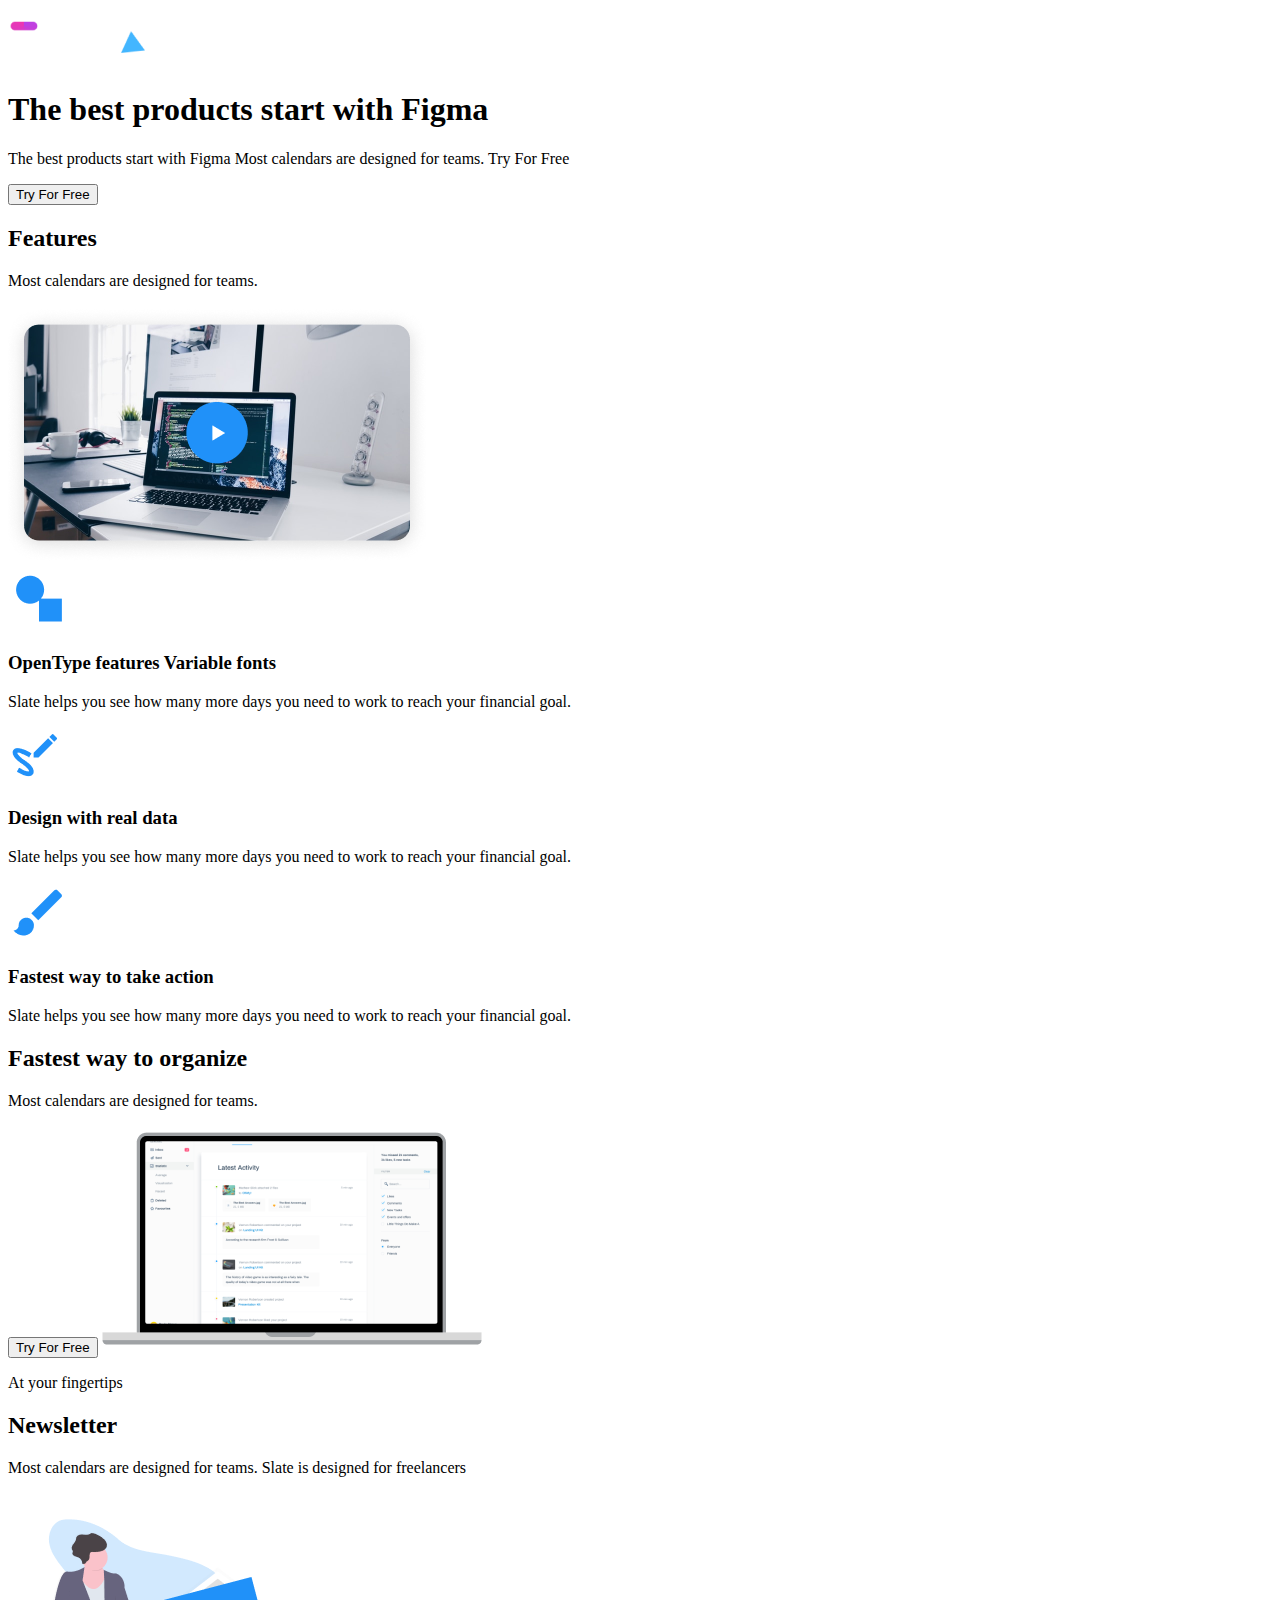
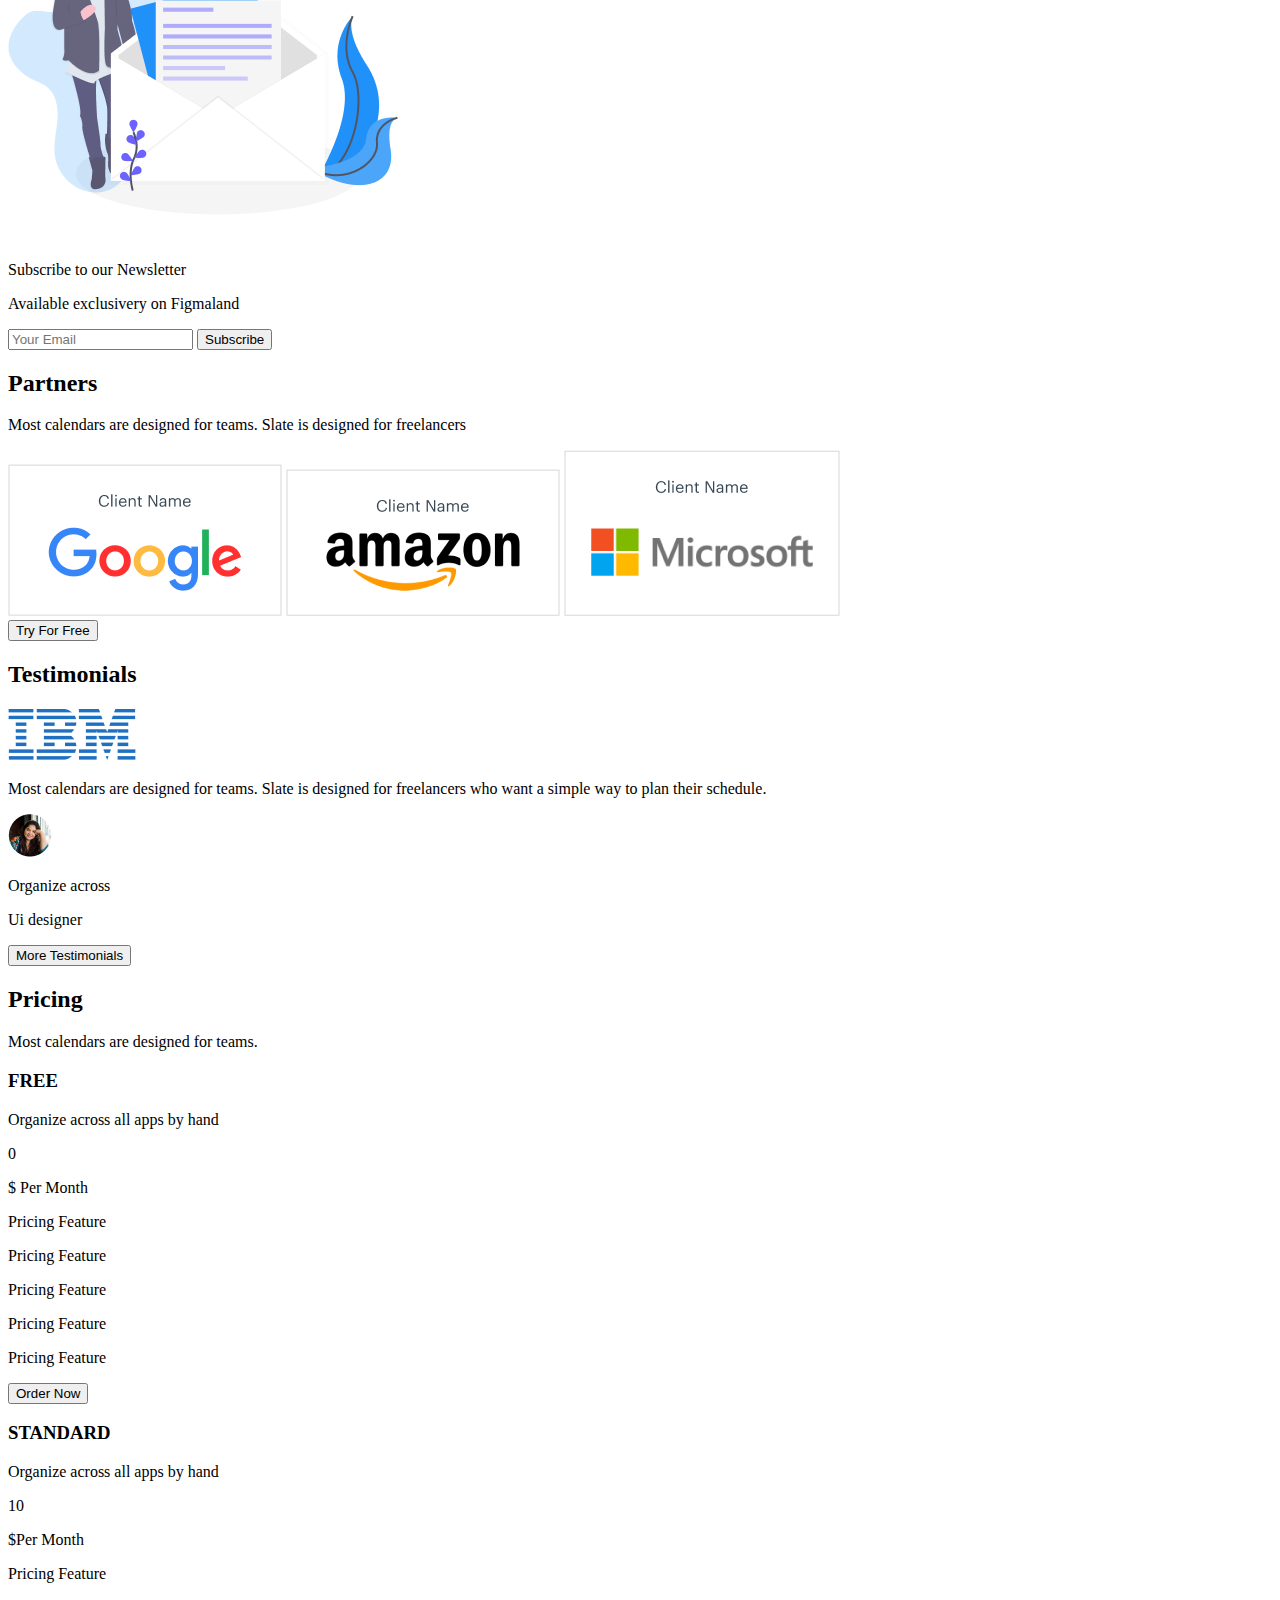
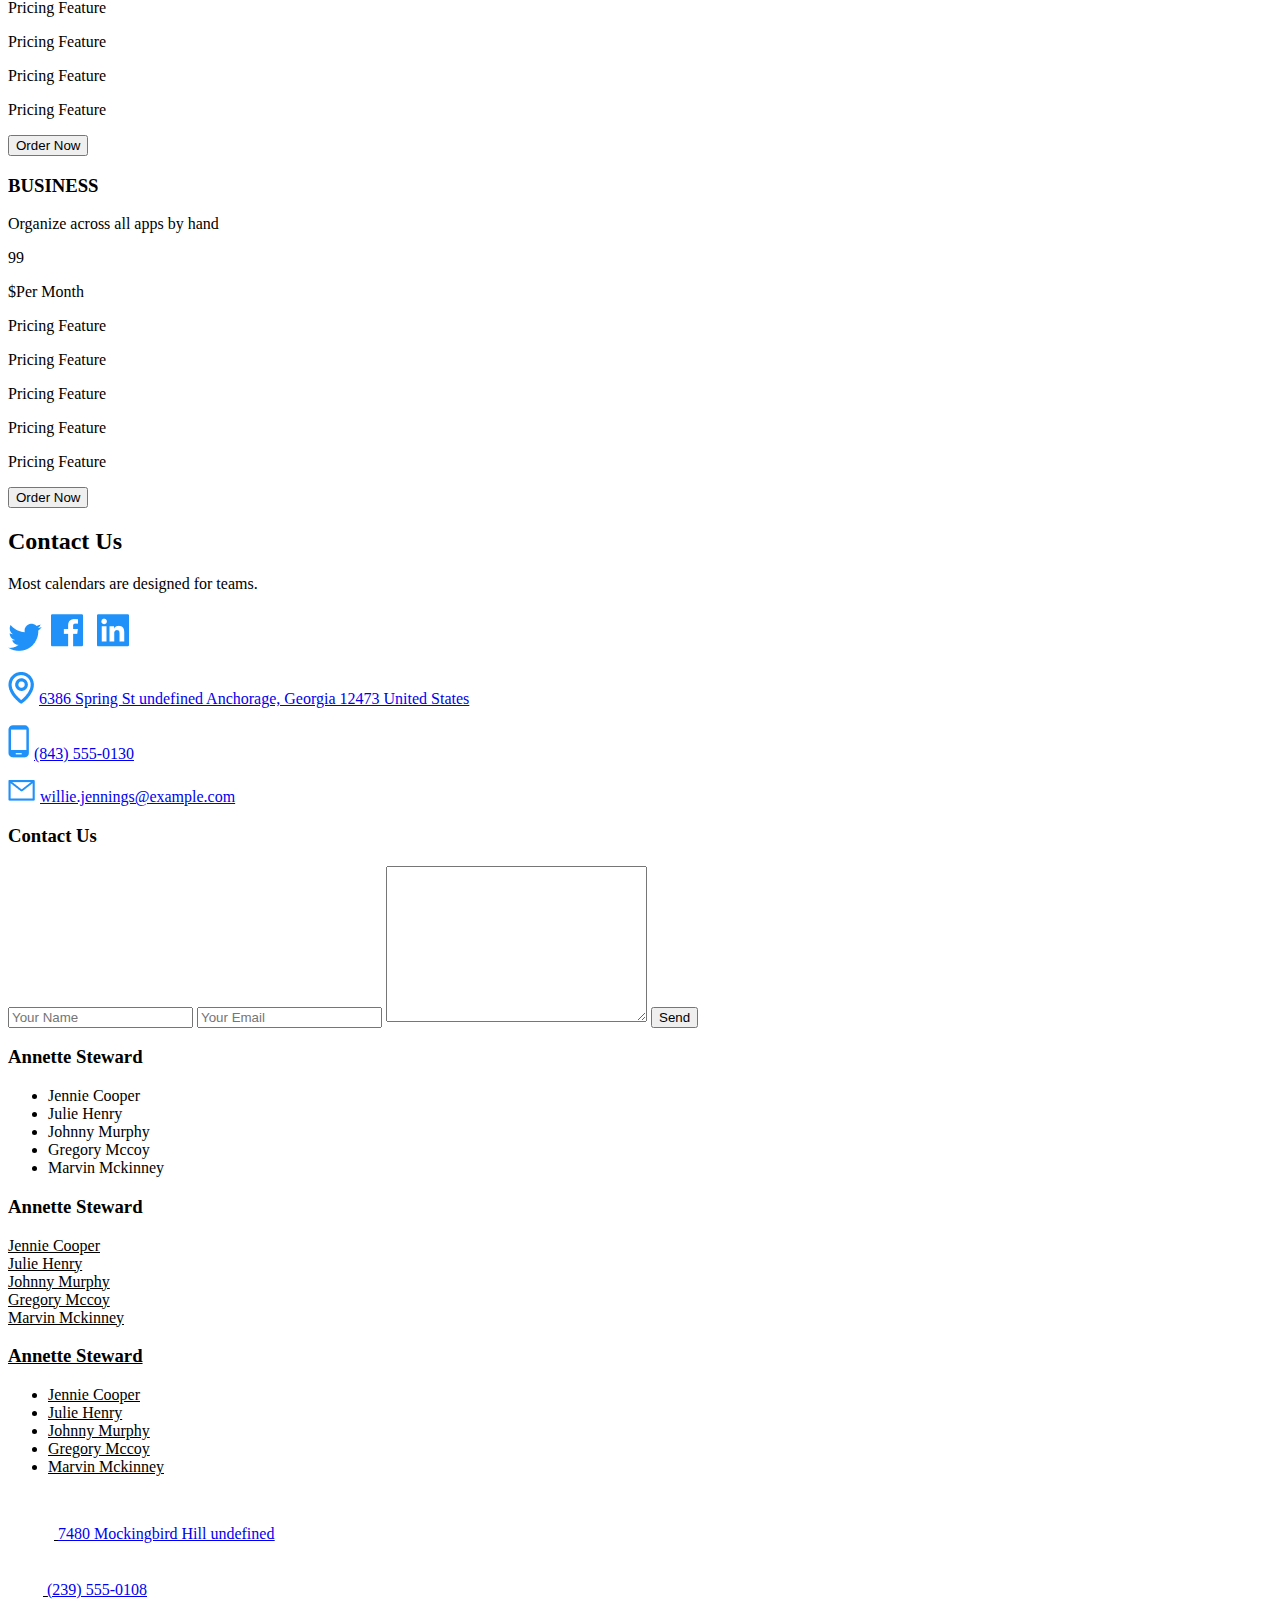
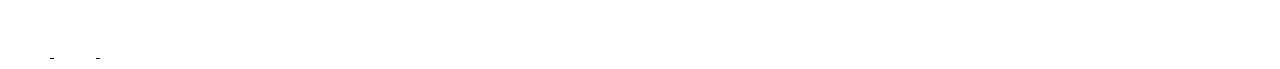
==== index.html @ 44b17903 "class in the footer" ====
<!DOCTYPE html>
<html lang="en">

<head>
    <meta charset="UTF-8">
    <meta http-equiv="X-UA-Compatible" content="IE=edge">
    <meta name="viewport" content="width=device-width, initial-scale=1.0">
    <title>Figma land</title>
    <link rel="shortcut icon" href="https://maslova95.github.io/web-project/" type="image/x-icon">
</head>

<body>
    <header class="header">
        <img src="img/figma_land.png" alt="figma land logo" class="header__logo">
        <h1 class="header__title">The best products start with Figma</h1>
        <p class="header__text">The best products start with Figma Most calendars are designed for teams. Try For Free
        </p>
        <button class="button">Try For Free</button>
    </header>
    <main>
        <section class="features">
            <h2 class="features__title">Features</h2>
            <p class="features__text">Most calendars are designed for teams.</p>
            <img src="img/video_screen.png" alt="screen video with a laptop" class="features_img">
            <div class="features__style">
                <img src="img/mdi_drawing.png" alt="figures" class="features__icon">
                <h3 class="features__block-title">OpenType features Variable fonts</h3>
                <p class="features__block-text">Slate helps you see how many more days you need to work to reach your
                    financial goal.</p>
            </div>
            <div class="features__style">
                <img src="img/mdi_draw.png" alt="pencil" class="features__icon">
                <h3 class="features__block-title">Design with real data</h3>
                <p class="features__block-text">Slate helps you see how many more days you need to work to reach your
                    financial goal.</p>
            </div>
            <div class="features__style">
                <img src="img/mdi_brush.png" alt="brush" class="features__icon">
                <h3 class="features__block-title">Fastest way to take action</h3>
                <p class="features__block-text">Slate helps you see how many more days you need to work to reach your
                    financial goal.</p>
            </div>
        </section>
        <section class="way-organize">
            <h2 class="way-organize__title">Fastest way to organize </h2>
            <p class="way-organize__text">Most calendars are designed for teams. </p>
            <button class="button">Try For Free</button>
            <img src="img/screen_content.png" alt="screen content" class="way-organize__img">
        </section>
        <section class="newsletter">
            <p class="newsletter__text">At your fingertips</p>
            <h2 class="newsletter__title">Newsletter </h2>
            <p class="newsletter__main-text">Most calendars are designed for teams. Slate is designed for freelancers
            </p>
            <img src="img/container.png" alt="a man and an envelope with letters" class="newsletter__img">
            <p class="newsletter__text">Subscribe to our Newsletter</p>
            <p class="newsletter__continuation-text">Available exclusivery on Figmaland</p>
            <form action="#" class="form">
                <input type="email" name="email" required placeholder="Your Email">
                <input type="submit" value="Subscribe">
            </form>
        </section>
        <section class="partners">
            <h2 class="partners__title">Partners</h2>
            <p class="partners___text">Most calendars are designed for teams. Slate is designed for freelancers</p>
            <div class="partners__logo">
                <a href="https://www.google.com.ua"><img src="img/partner_google.png" alt="logos google"></a>
                <a href="https://www.amazon.com"><img src="img/partner_amazon.png" alt="logos amazon"></a>
                <a href="https://www.microsoft.com/uk-ua"><img src="img/partner_microsoft.png"
                        alt="logos microsoft"></a>
            </div>
            <button class="button">Try For Free</button>
        </section>
        <section class="testimonials">
            <h2 class="testimonials__title">Testimonials</h2>
            <img src="img/logos_ibm.png" alt="logos ibm" class="testimonials__logo">
            <p class="testimonials__text">Most calendars are designed for teams. Slate is designed for freelancers who
                want a simple way to plan their schedule.
            </p>
            <div class="testimonials__designer-info info">
                <img src="img/avatar.png" alt="avatar of a woman">
                <p class="info__title">Organize across</p>
                <p class="info_text">Ui designer</p>
            </div>
            <button class="button">More Testimonials</button>
        </section>
        <section class="pricing">
            <h2 class="pricing__title">Pricing</h2>
            <p class="pricing__text">Most calendars are designed for teams.</p>
            <div class="pricing__free free">
                <h3 class="free__title">FREE</h3>
                <p class="free__text">Organize across all apps by hand</p>
                <div class="free__price">
                    <p class="free__price-sum">0</p>
                    <p class="free__price-mon">$ Per Month</p>
                </div>
                <p class="free__pricing-feature">Pricing Feature</p>
                <p class="free__pricing-feature">Pricing Feature</p>
                <p class="free__pricing-feature">Pricing Feature</p>
                <p class="free__pricing-feature">Pricing Feature</p>
                <p class="free__pricing-feature">Pricing Feature</p>
                <button class="button">Order Now</button>
            </div>
            <div class="pricing__standard standard">
                <h3 class="standard__title">STANDARD</h3>
                <p class="standard__text">Organize across all apps by hand</p>
                <div class="standard__prise">
                    <p class="standard__prise-sum">10</p>
                    <p class="standard__prise-mon">$Per Month</p>
                </div>
                <p class="standard__pricing-feature">Pricing Feature</p>
                <p class="standard__pricing-feature">Pricing Feature</p>
                <p class="standard__pricing-feature">Pricing Feature</p>
                <p class="standard__pricing-feature">Pricing Feature</p>
                <p class="standard__pricing-feature">Pricing Feature</p>
                <button class="button-special">Order Now</button>
            </div>
            <div class="pricing__business business">
                <h3 class="business__title">BUSINESS</h3>
                <p class="business__text">Organize across all apps by hand</p>
                <div class="business__price">
                    <p class="business__price-sum">99</p>
                    <p class="business__price-mon">$Per Month</p>
                </div>
                <p class="business__pricing-feature">Pricing Feature</p>
                <p class="business__pricing-feature">Pricing Feature</p>
                <p class="business__pricing-feature">Pricing Feature</p>
                <p class="business__pricing-feature">Pricing Feature</p>
                <p class="business__pricing-feature">Pricing Feature</p>
                <button class="button">Order Now</button>
            </div>
        </section>
        <section class="contac__info">
            <h2 class="contac__info-title">Contact Us</h2>
            <p class="contac__info-text">Most calendars are designed for teams. </p>
            <div class="contac__info-social-icons icons">
                <a href="#"><img src="img/twitter_outlined.png" alt="twitter outlined" class="icons__icon-twitter"></a>
                <a href="#"> <img src="img/facebook_filled.png" alt="facebook filled" class="icons__icon-facebook"></a>
                <a href="#"><img src="img/linkedin_filled.png" alt="linkedin filled" class="icons__icon-linkedin"></a>
            </div>
            <div class="contacts">
                <p class="contacts__map">
                    <img src="img/bx_map.png" alt="icon map">
                    <a
                        href="https://www.google.com.ua/maps/search/6386+Spring+St+undefined+Anchorage,+Georgia+12473+United+States/@61.1083688,-150.0006829,9z/data=!3m1!4b1?hl=uk&authuser=0">6386
                        Spring St undefined Anchorage, Georgia 12473 United States</a>
                </p>
                <p class="contacts__phone">
                    <img src="img/phone_android.png" alt="phone android">
                    <a href="tel:8435550130">(843) 555-0130</a>
                </p>
                <p class="contacts__mail">
                    <img src="img/mail_outlined.png" alt="mail outlined">
                    <a href="mailto:willie.jennings@example.com">willie.jennings@example.com</a>
                </p>
            </div>
            <div class="form">
                <h3 class="form__title">Contact Us</h3>
                <form action="#" method="post" class="form__faq">
                    <input type="text" name="name" required placeholder="Your Name">
                    <input type="text" name="email" required placeholder="Your Email">
                    <textarea name="message" cols="30" rows="10" placeholder="Your Message"> </textarea>
                    <input type="submit" value="Send">
                </form>
            </div>
        </section>
    </main>
    <footer>
        <nav class="menu">
            <div class="menu__bloc bloc">
                <h3 class="bloc__title">Annette Steward</h3>
                <ul class="bloc__list">
                    <li>Jennie Cooper</li>
                    <li>Julie Henry</li>
                    <li>Johnny Murphy</li>
                    <li>Gregory Mccoy</li>
                    <li>Marvin Mckinney</li>
                </ul>
            </div>
            <div class="menu__bloc bloc">
                <h3 class="bloc__title">Annette Steward</h3>
                <u class="bloc__list">
                    <li>Jennie Cooper</li>
                    <li>Julie Henry</li>
                    <li>Johnny Murphy</li>
                    <li>Gregory Mccoy</li>
                    <li>Marvin Mckinney</li>
                </ul>
            </div>
            <div class="menu__bloc bloc">
                <h3 class="bloc__title">Annette Steward</h3>
                <ul class="bloc__list">
                    <li>Jennie Cooper</li>
                    <li>Julie Henry</li>
                    <li>Johnny Murphy</li>
                    <li>Gregory Mccoy</li>
                    <li>Marvin Mckinney</li>
                </ul>
            </div>
            <div class="menu__contact">
                <p class="menu__contact-map">
                    <img src="img/white_bx_map.png" alt="white bx map">
                    <a
                        href="https://www.google.com.ua/maps/place/Hotel+Mockingbird+Hill/@18.1716742,-76.4162292,17z/data=!4m9!3m8!1s0x8ec4d2f9352b7f27:0xb692a3edc3b2c89f!5m2!4m1!1i2!8m2!3d18.1716691!4d-76.4140405!16s%2Fg%2F1tfd3g5t?hl=uk&authuser=0">7480
                        Mockingbird Hill undefined</a>
                </p>
                <p class="menu__contact-phone">
                    <img src="img/white_phone_android.png" alt="white phone android">
                    <a href="tel:2395550108">(239) 555-0108</a>
                </p>
            </div>
            <div class="menu__social">
                <a href="#"><img src="img/white_twitter_outlined.png" alt="white twitter outlined"></a>
                <a href="#"><img src="img/white_facebook_filled.png" alt="white facebook filled"></a>
                <a href="#"><img src="img/white_linkedin_filled.png" alt="white linkedin filled"></a>
            </div>
        </nav>
    </footer>
</body>

</html>
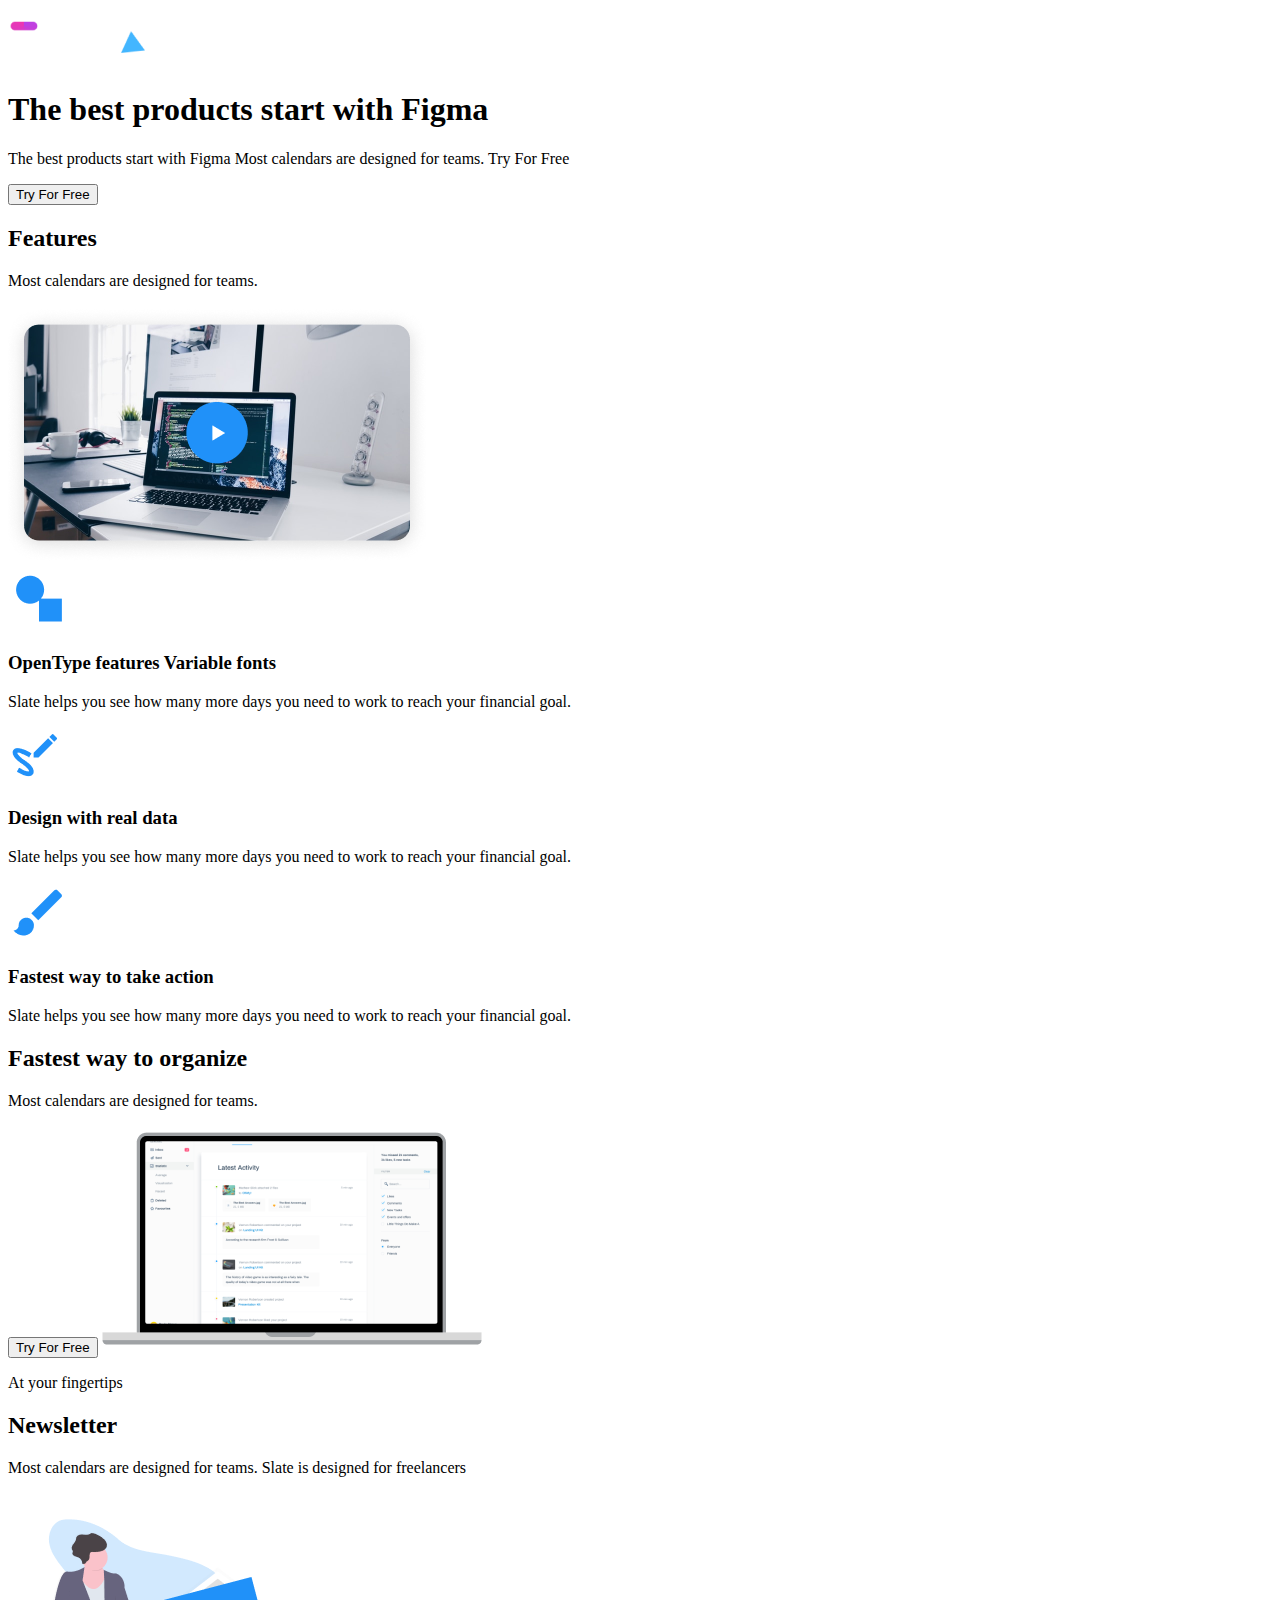
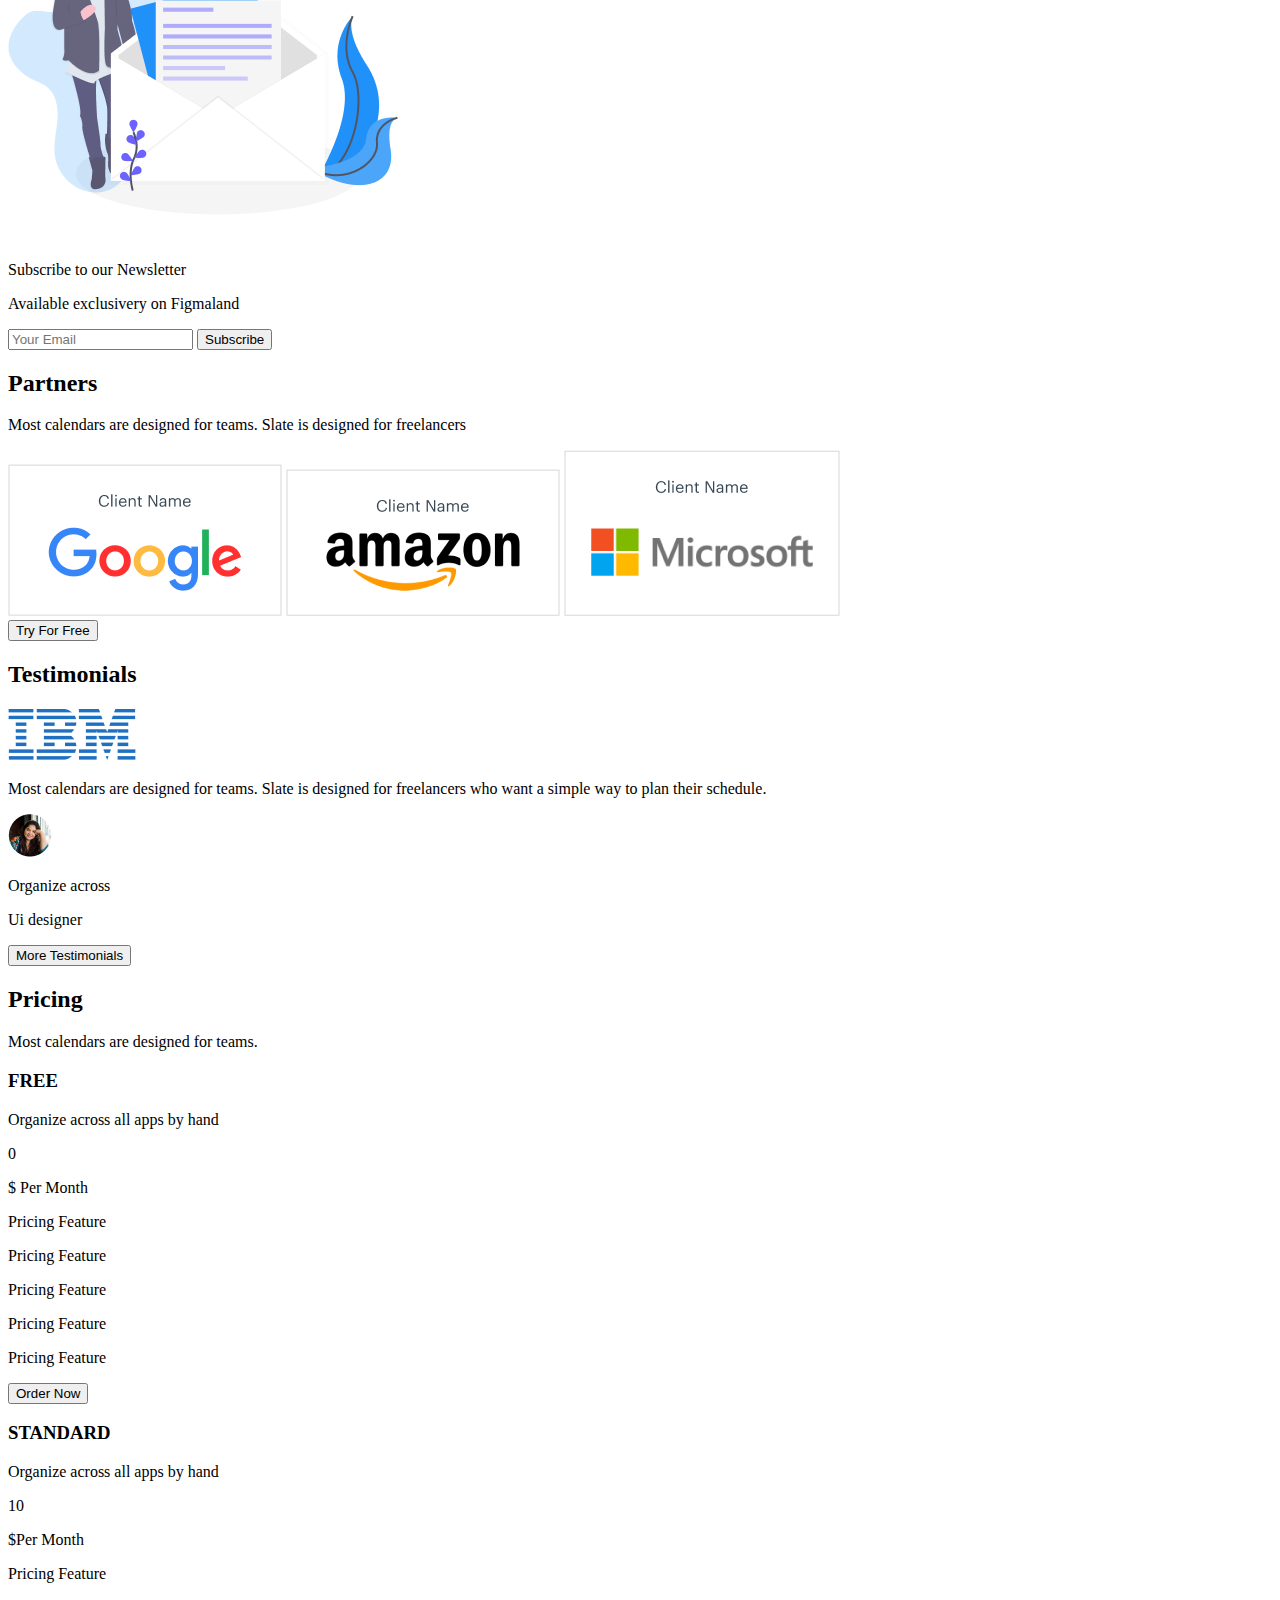
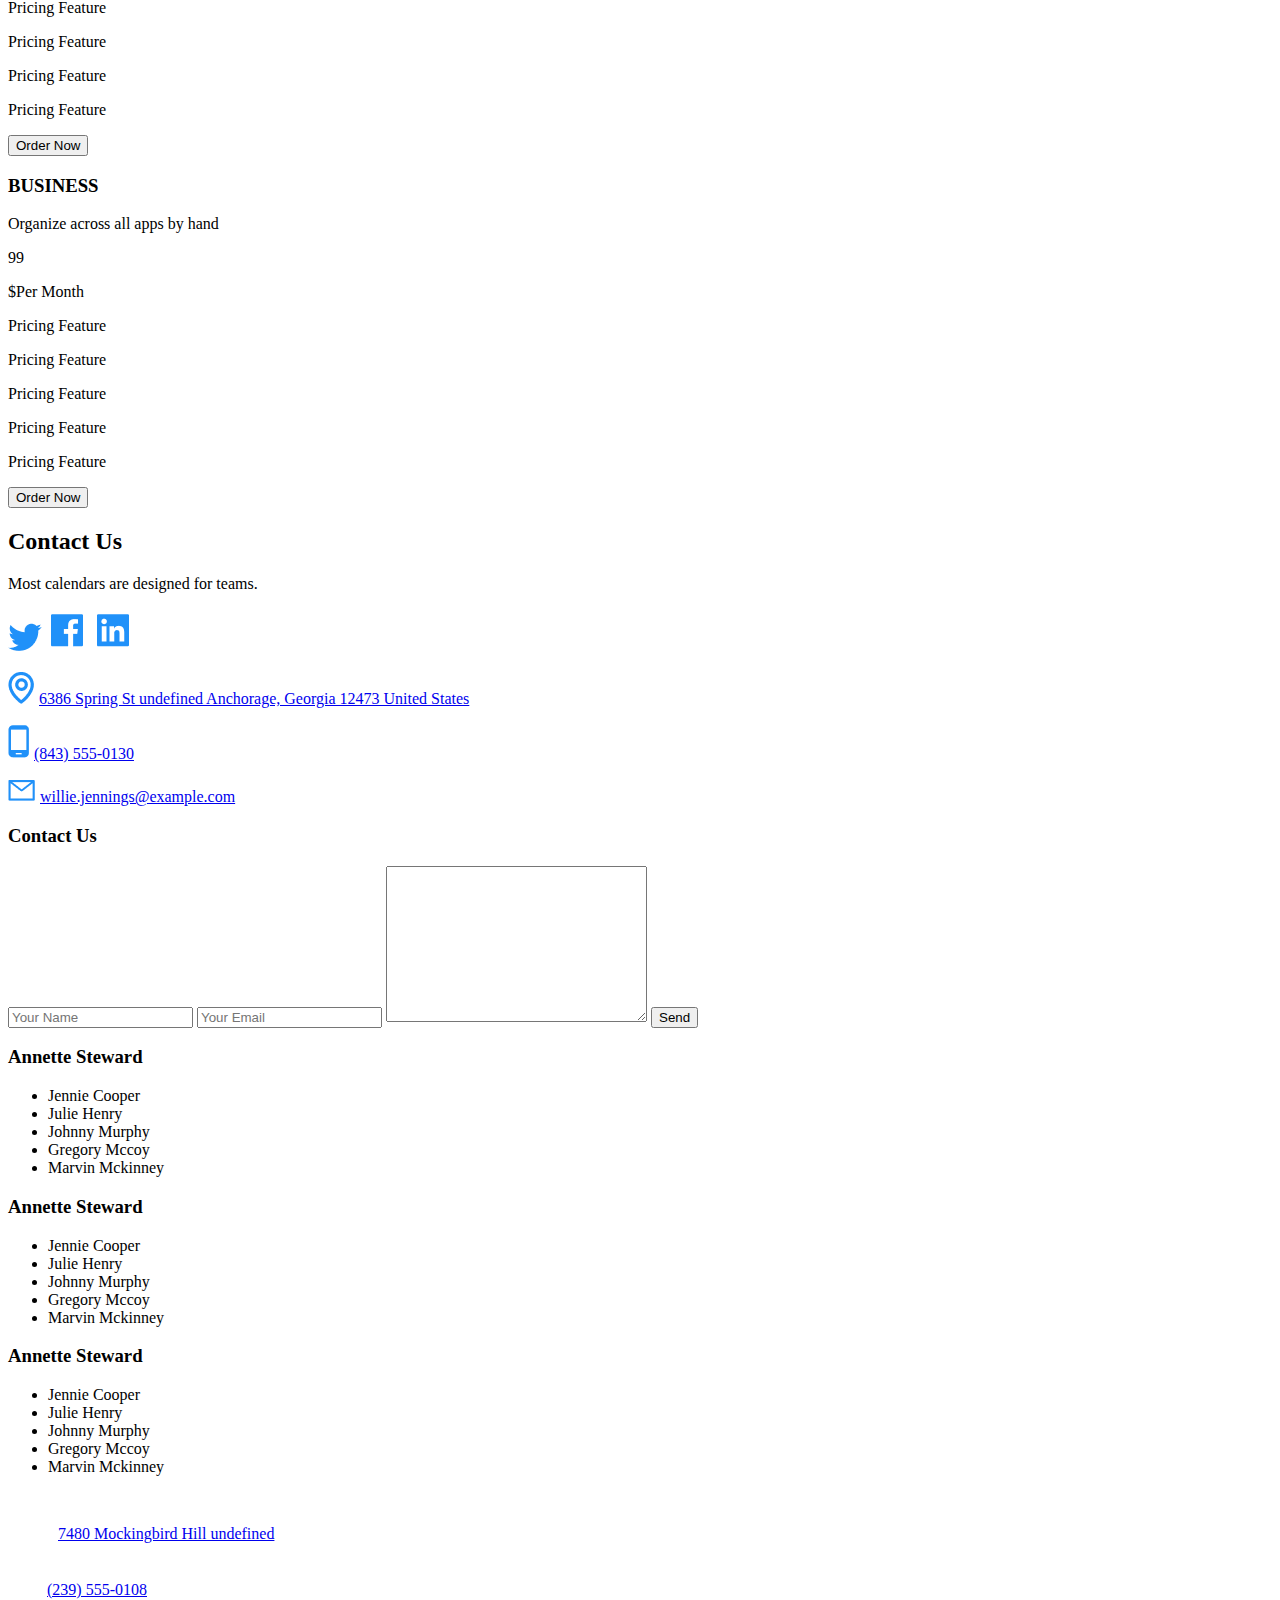
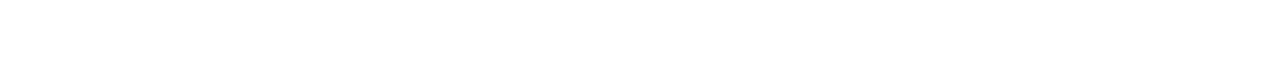
==== commit ad3bbe2a: "edited ul" ====
--- a/index.html
+++ b/index.html
@@ -179,7 +179,7 @@
             </div>
             <div class="menu__bloc bloc">
                 <h3 class="bloc__title">Annette Steward</h3>
-                <u class="bloc__list">
+                <ul class="bloc__list">
                     <li>Jennie Cooper</li>
                     <li>Julie Henry</li>
                     <li>Johnny Murphy</li>
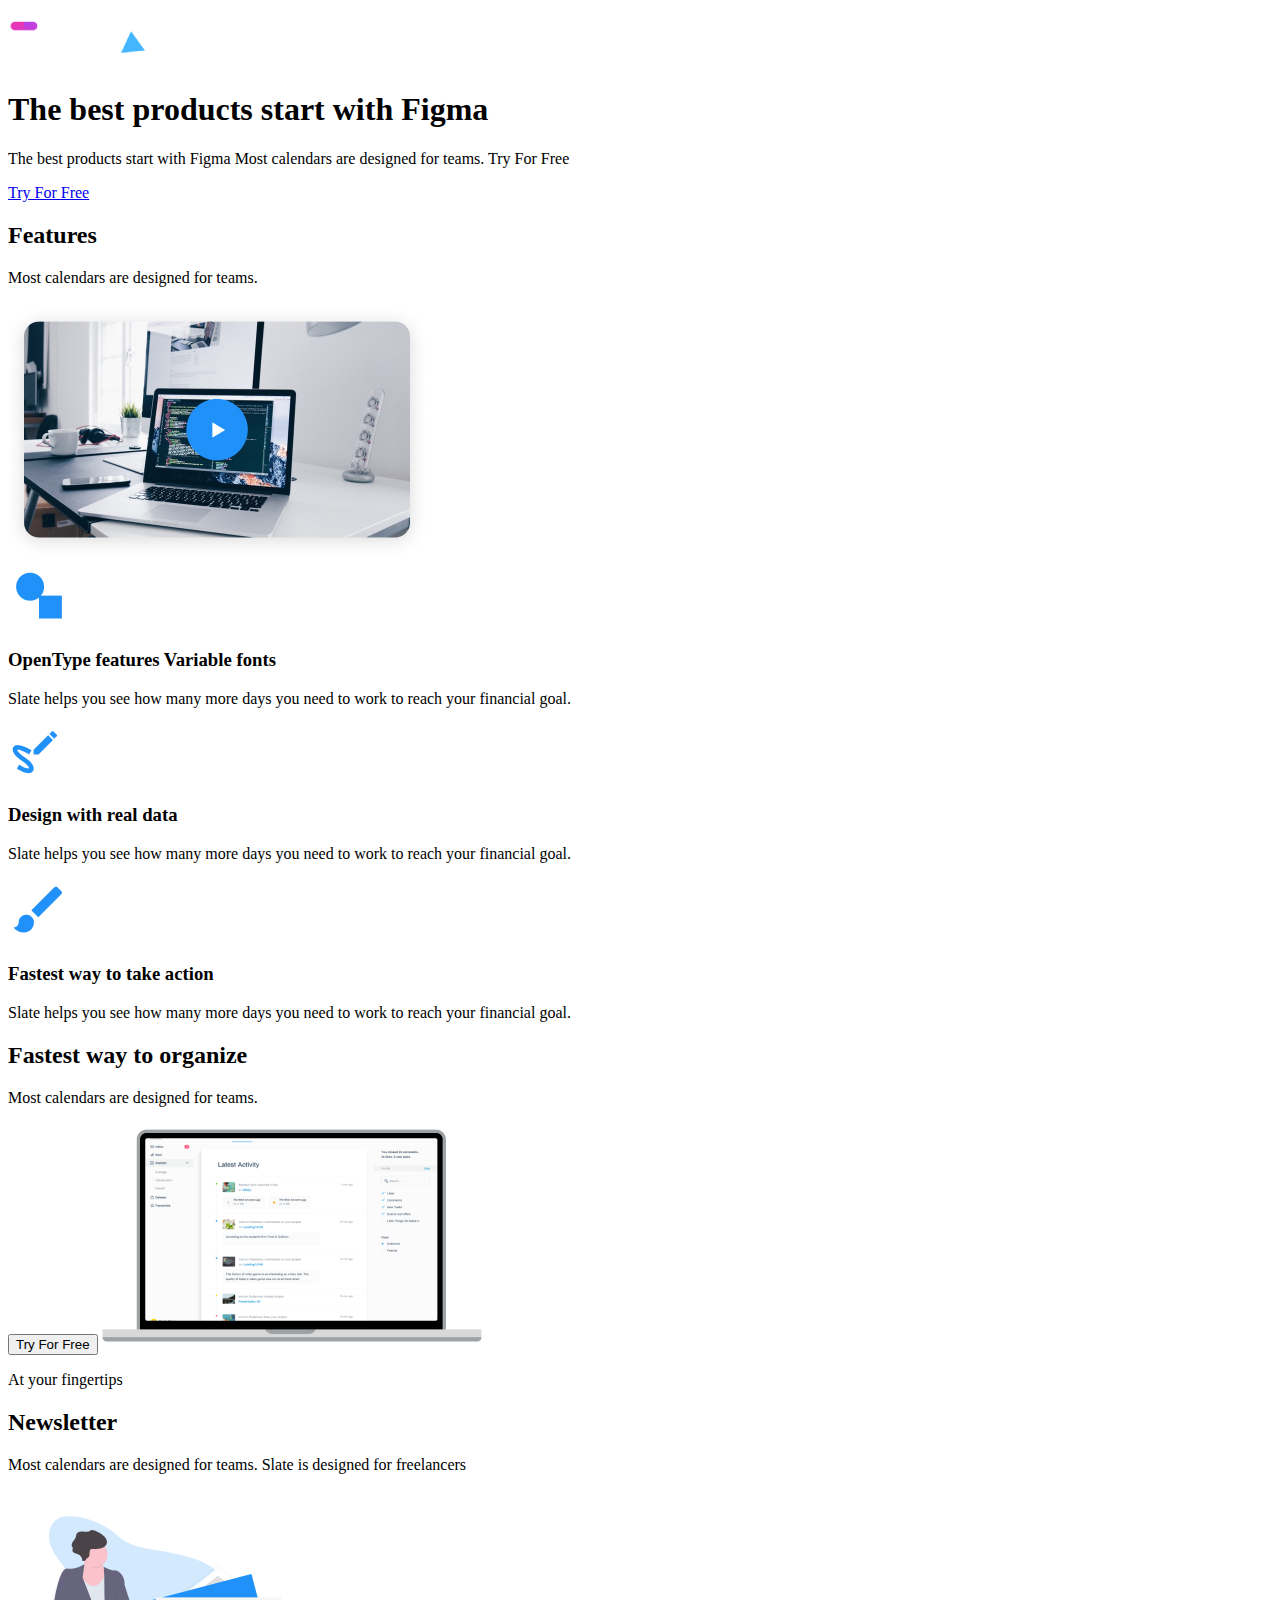
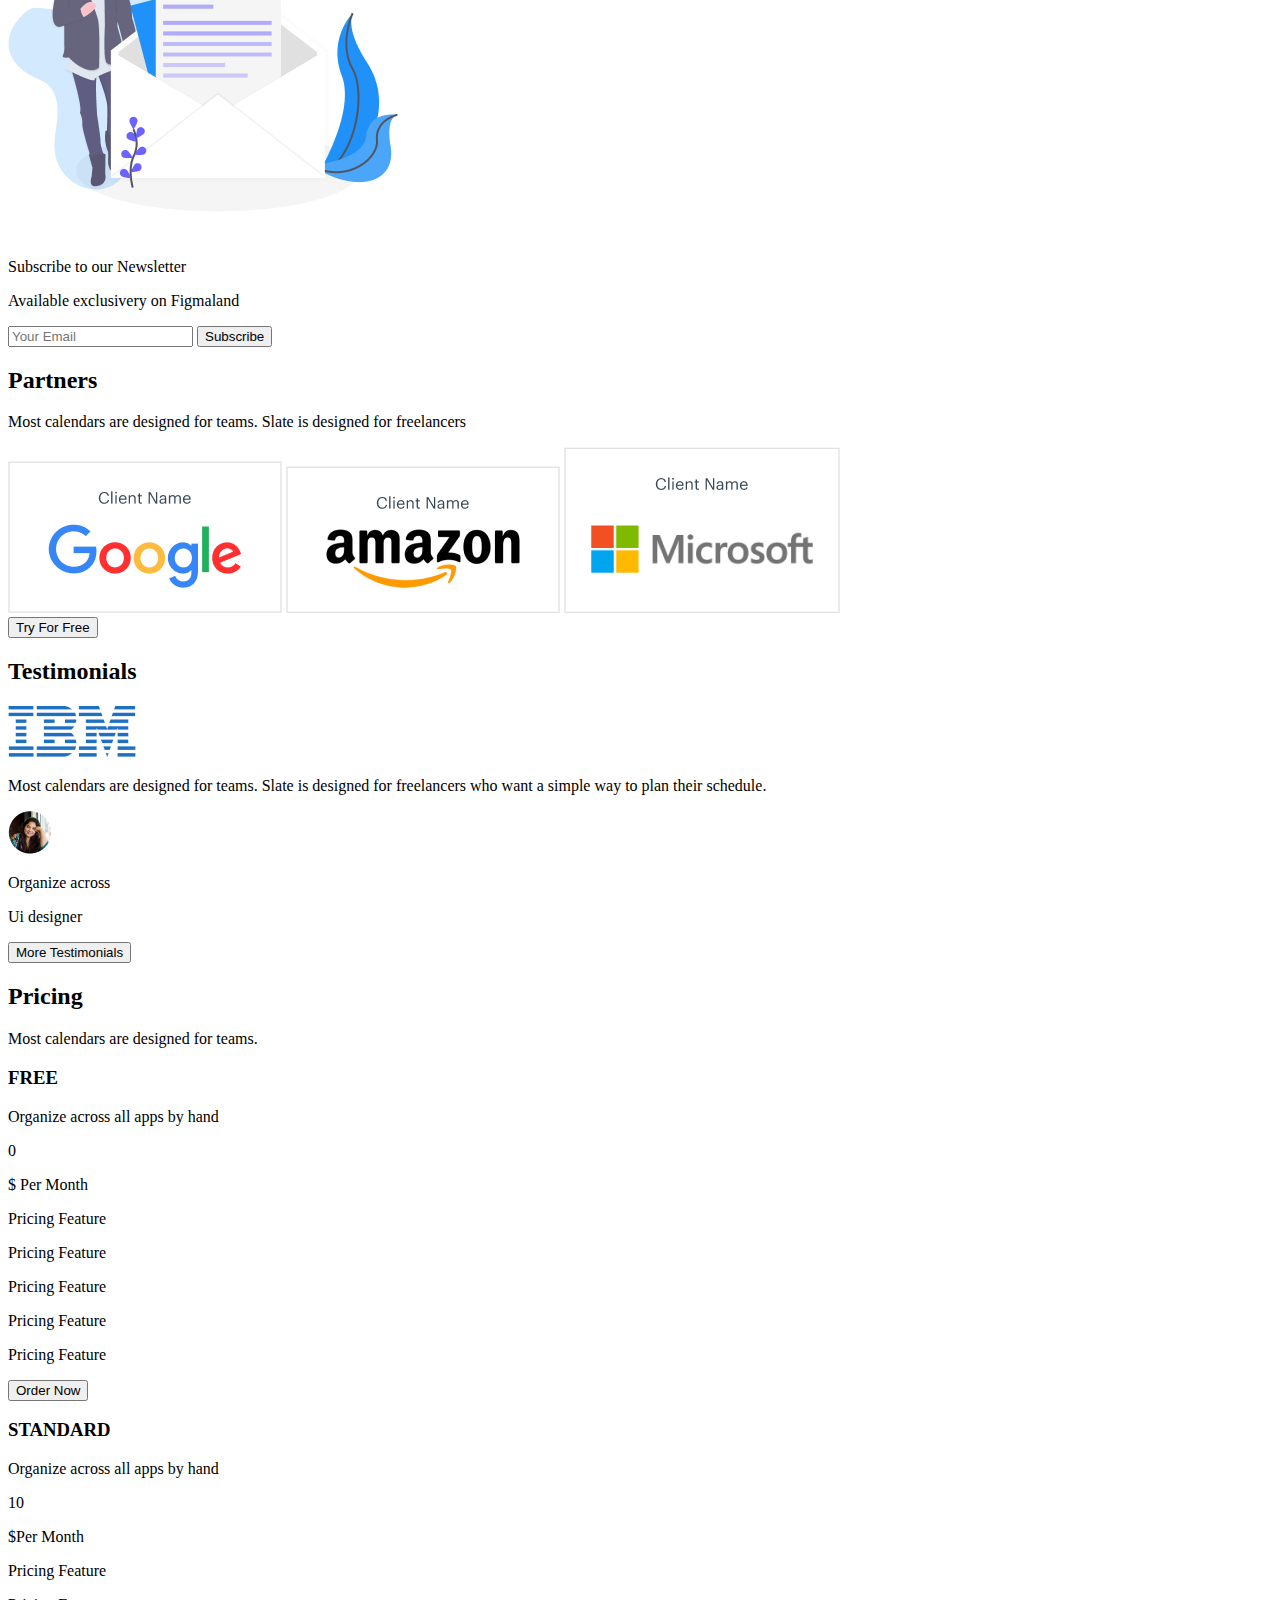
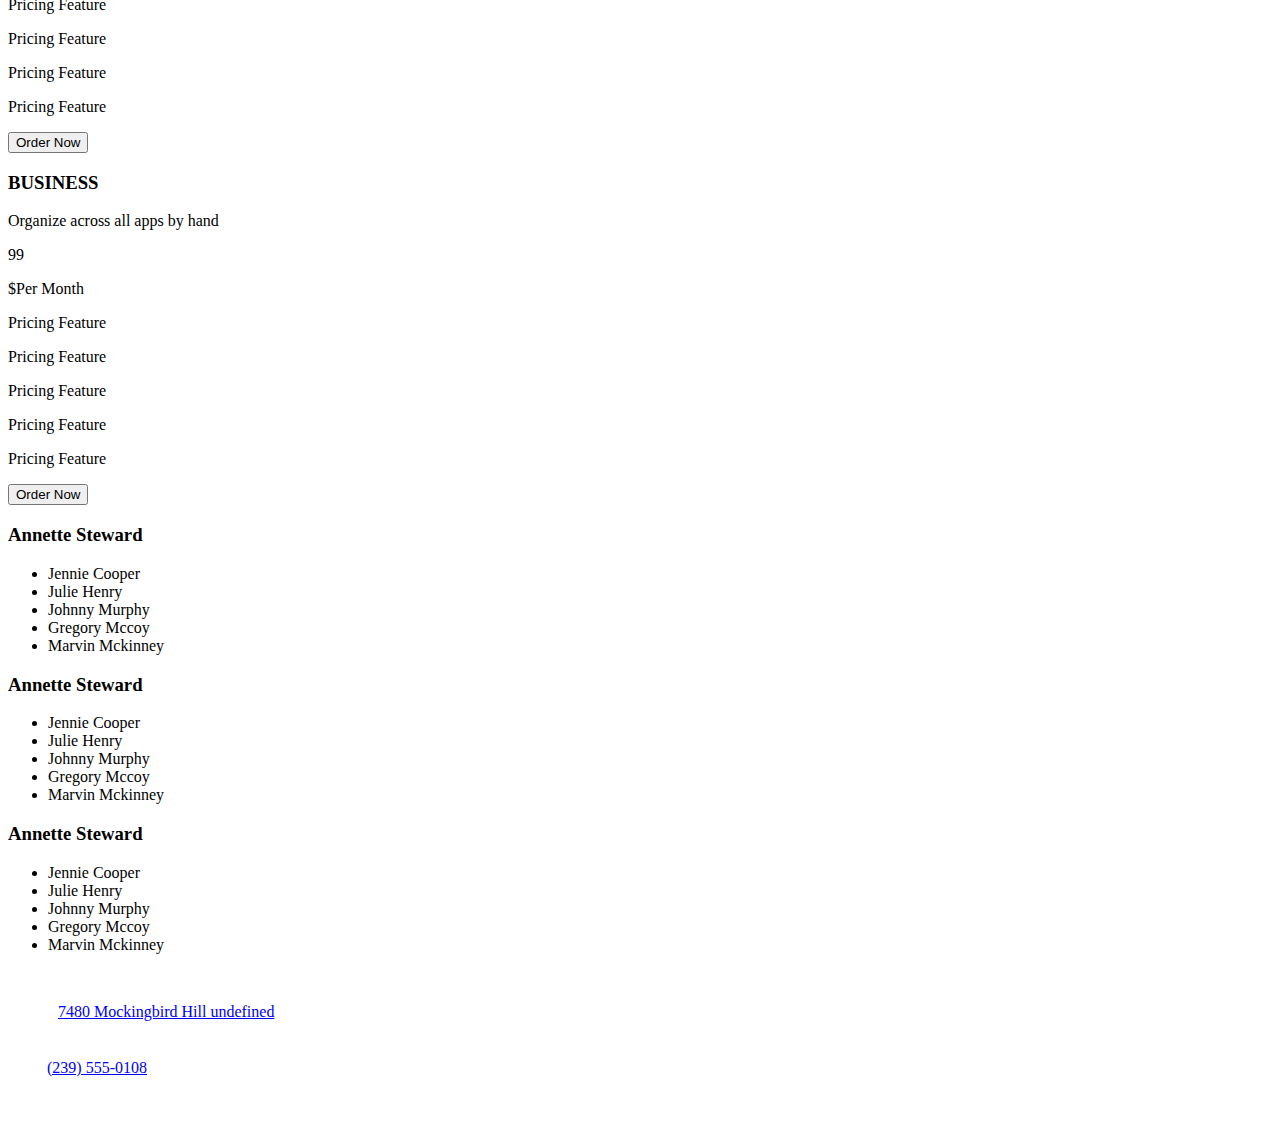
==== commit b1e6be51: "new page" ====
--- a/index.html
+++ b/index.html
@@ -15,7 +15,7 @@
         <h1 class="header__title">The best products start with Figma</h1>
         <p class="header__text">The best products start with Figma Most calendars are designed for teams. Try For Free
         </p>
-        <button class="button">Try For Free</button>
+        <a href="contacts.html" class="button">Try For Free</a>
     </header>
     <main>
         <section class="features">
@@ -130,40 +130,7 @@
                 <button class="button">Order Now</button>
             </div>
         </section>
-        <section class="contac__info">
-            <h2 class="contac__info-title">Contact Us</h2>
-            <p class="contac__info-text">Most calendars are designed for teams. </p>
-            <div class="contac__info-social-icons icons">
-                <a href="#"><img src="img/twitter_outlined.png" alt="twitter outlined" class="icons__icon-twitter"></a>
-                <a href="#"> <img src="img/facebook_filled.png" alt="facebook filled" class="icons__icon-facebook"></a>
-                <a href="#"><img src="img/linkedin_filled.png" alt="linkedin filled" class="icons__icon-linkedin"></a>
-            </div>
-            <div class="contacts">
-                <p class="contacts__map">
-                    <img src="img/bx_map.png" alt="icon map">
-                    <a
-                        href="https://www.google.com.ua/maps/search/6386+Spring+St+undefined+Anchorage,+Georgia+12473+United+States/@61.1083688,-150.0006829,9z/data=!3m1!4b1?hl=uk&authuser=0">6386
-                        Spring St undefined Anchorage, Georgia 12473 United States</a>
-                </p>
-                <p class="contacts__phone">
-                    <img src="img/phone_android.png" alt="phone android">
-                    <a href="tel:8435550130">(843) 555-0130</a>
-                </p>
-                <p class="contacts__mail">
-                    <img src="img/mail_outlined.png" alt="mail outlined">
-                    <a href="mailto:willie.jennings@example.com">willie.jennings@example.com</a>
-                </p>
-            </div>
-            <div class="form">
-                <h3 class="form__title">Contact Us</h3>
-                <form action="#" method="post" class="form__faq">
-                    <input type="text" name="name" required placeholder="Your Name">
-                    <input type="text" name="email" required placeholder="Your Email">
-                    <textarea name="message" cols="30" rows="10" placeholder="Your Message"> </textarea>
-                    <input type="submit" value="Send">
-                </form>
-            </div>
-        </section>
+
     </main>
     <footer>
         <nav class="menu">
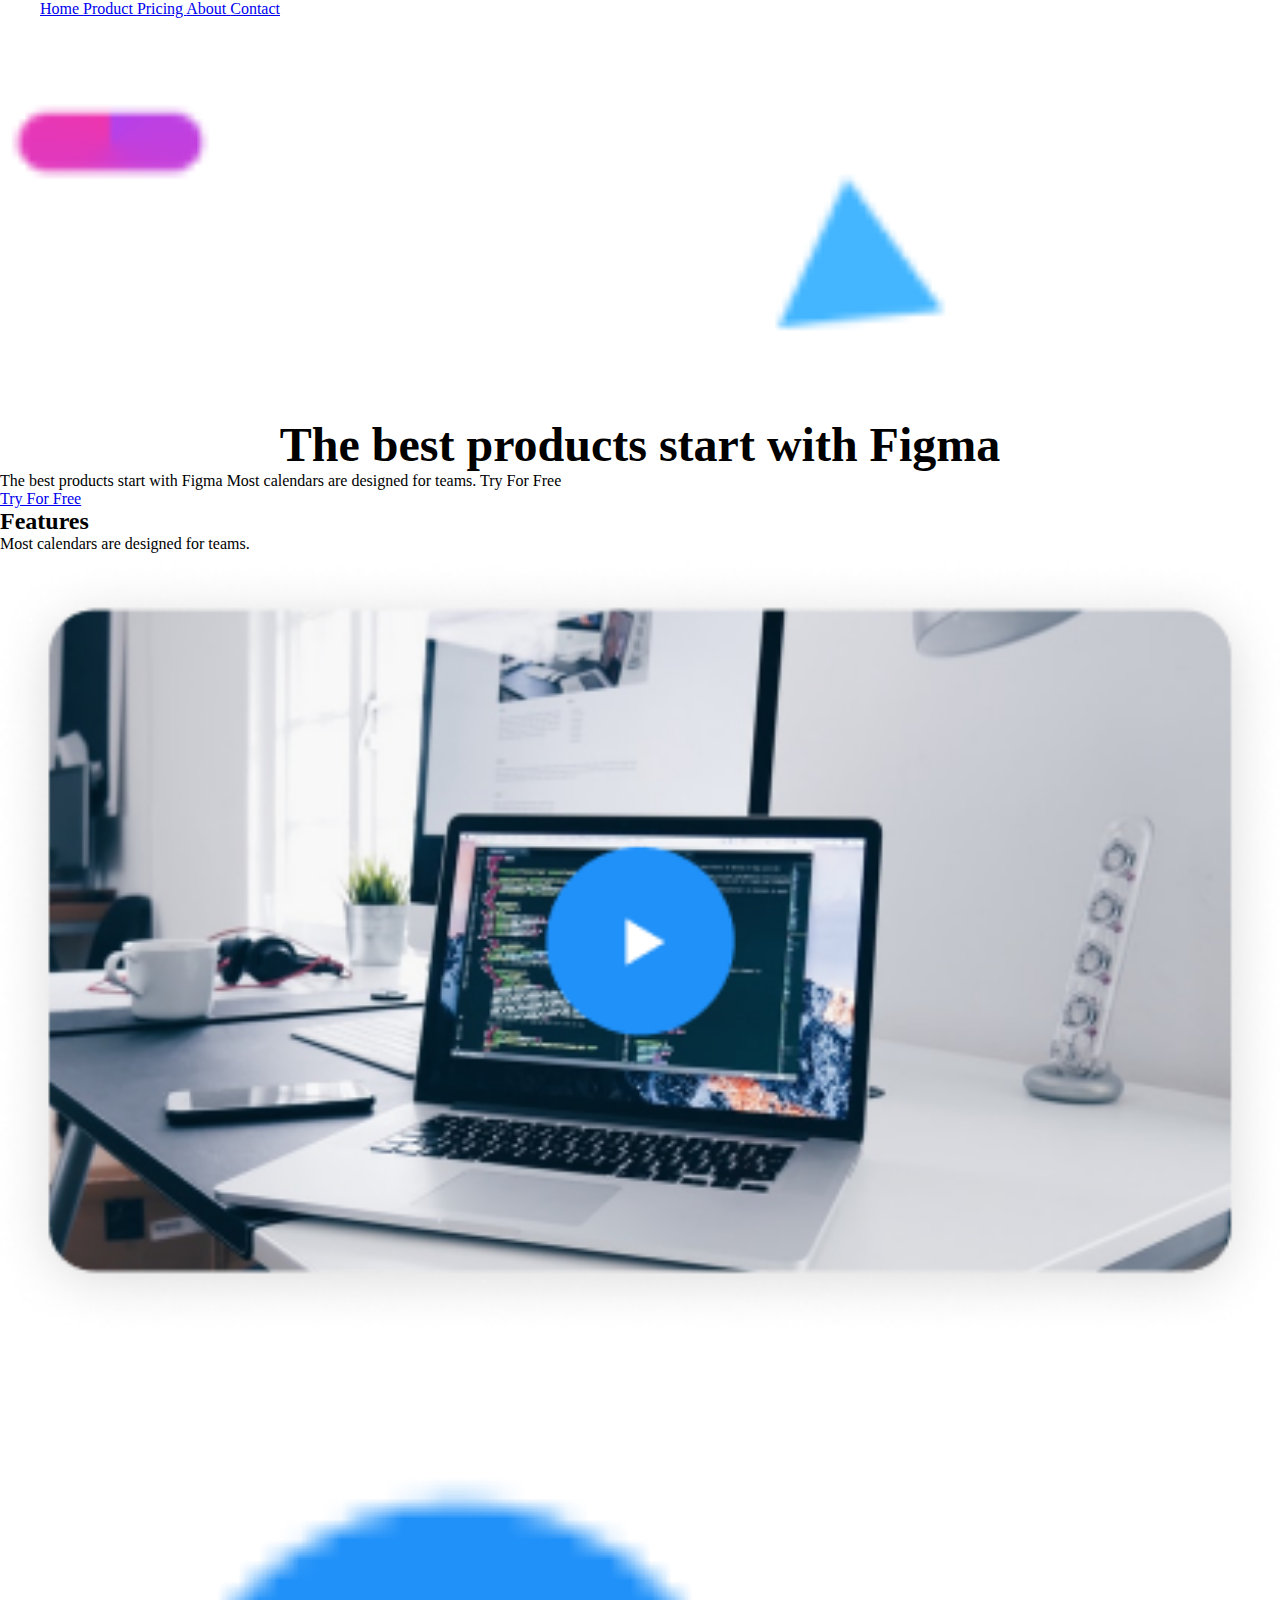
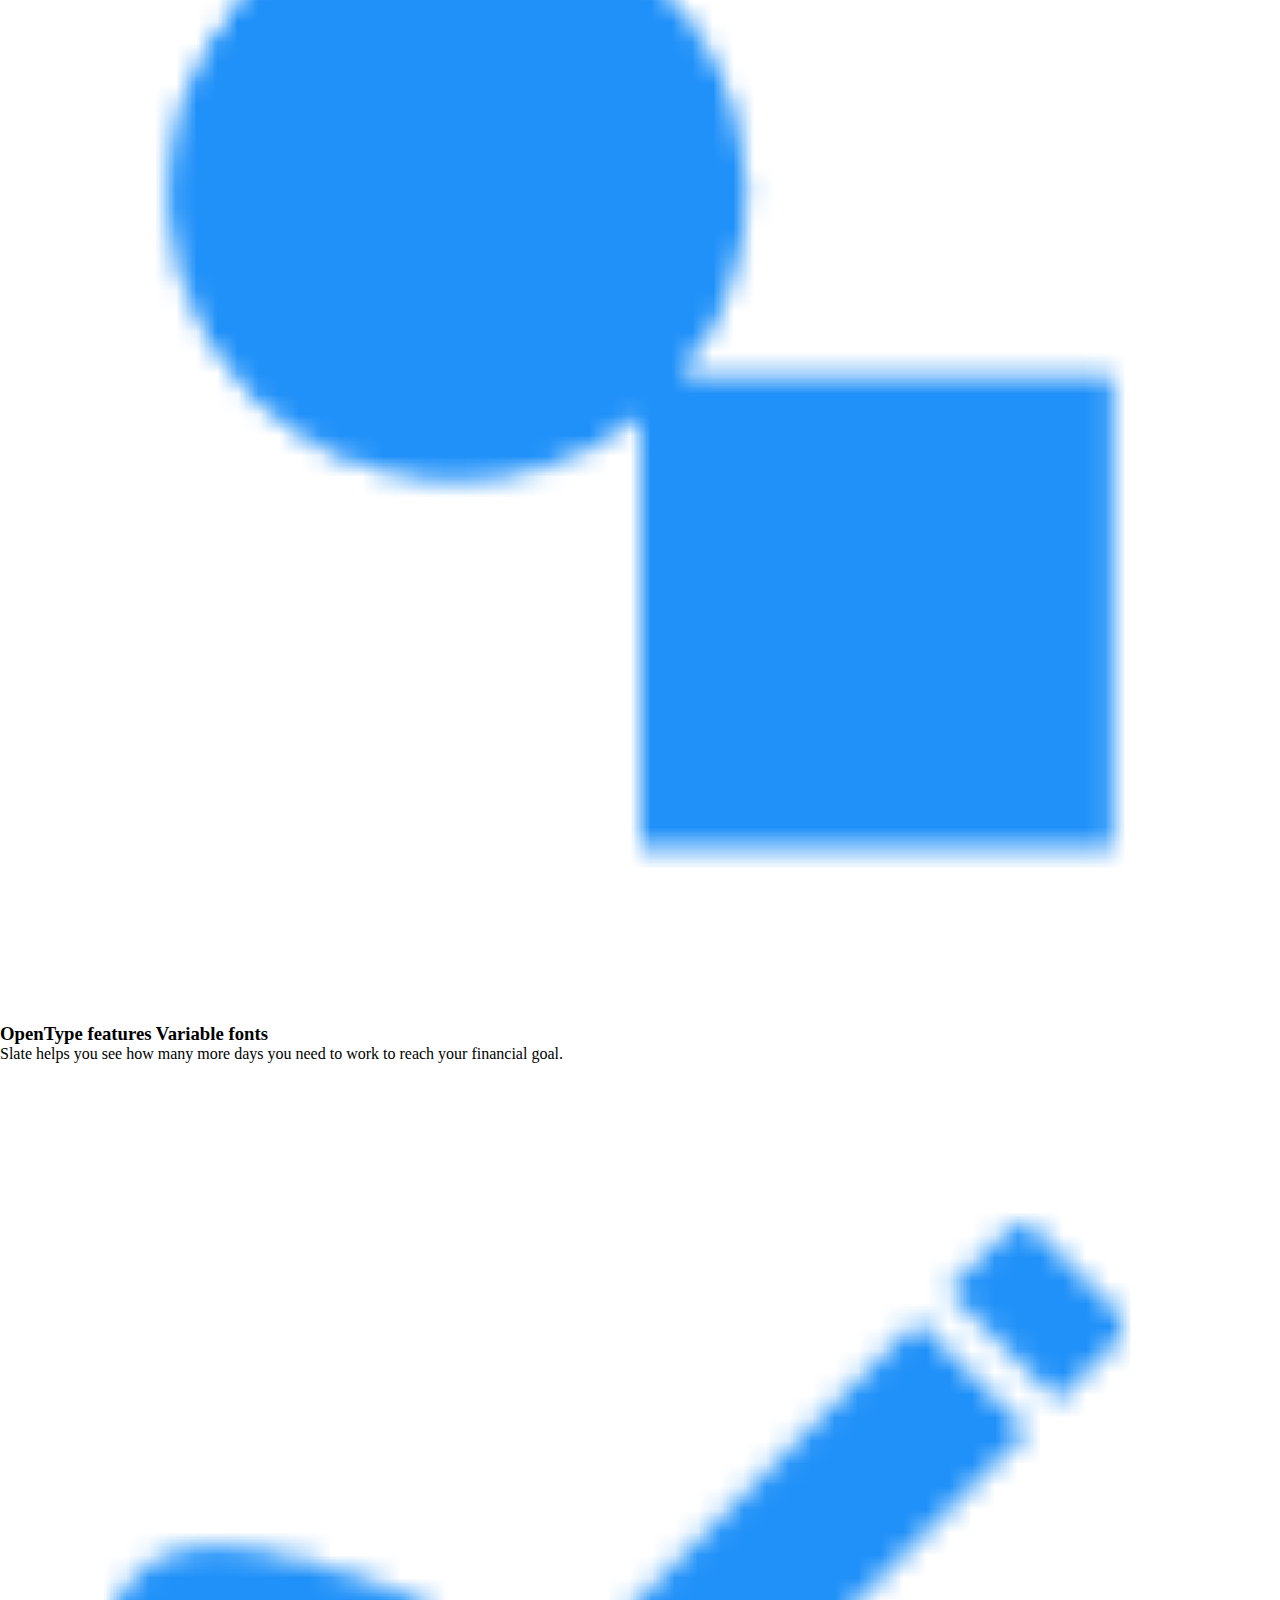
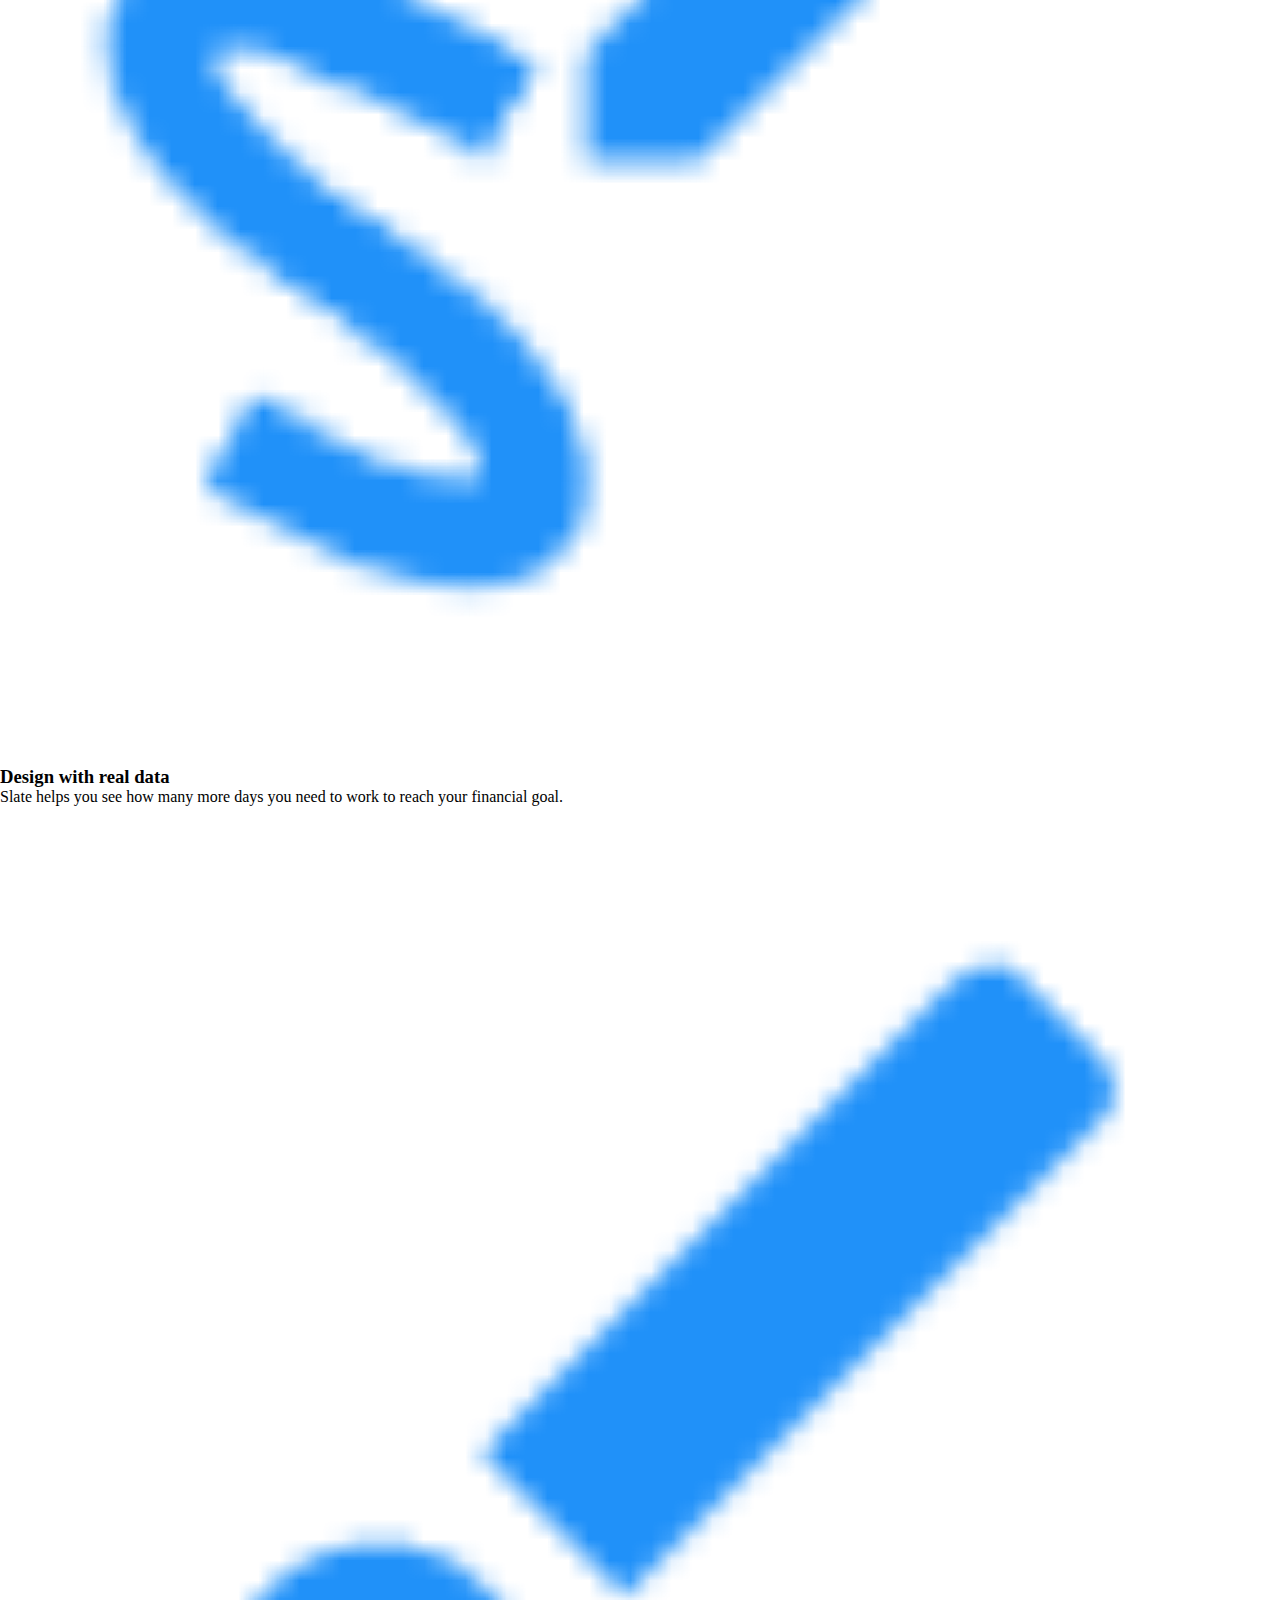
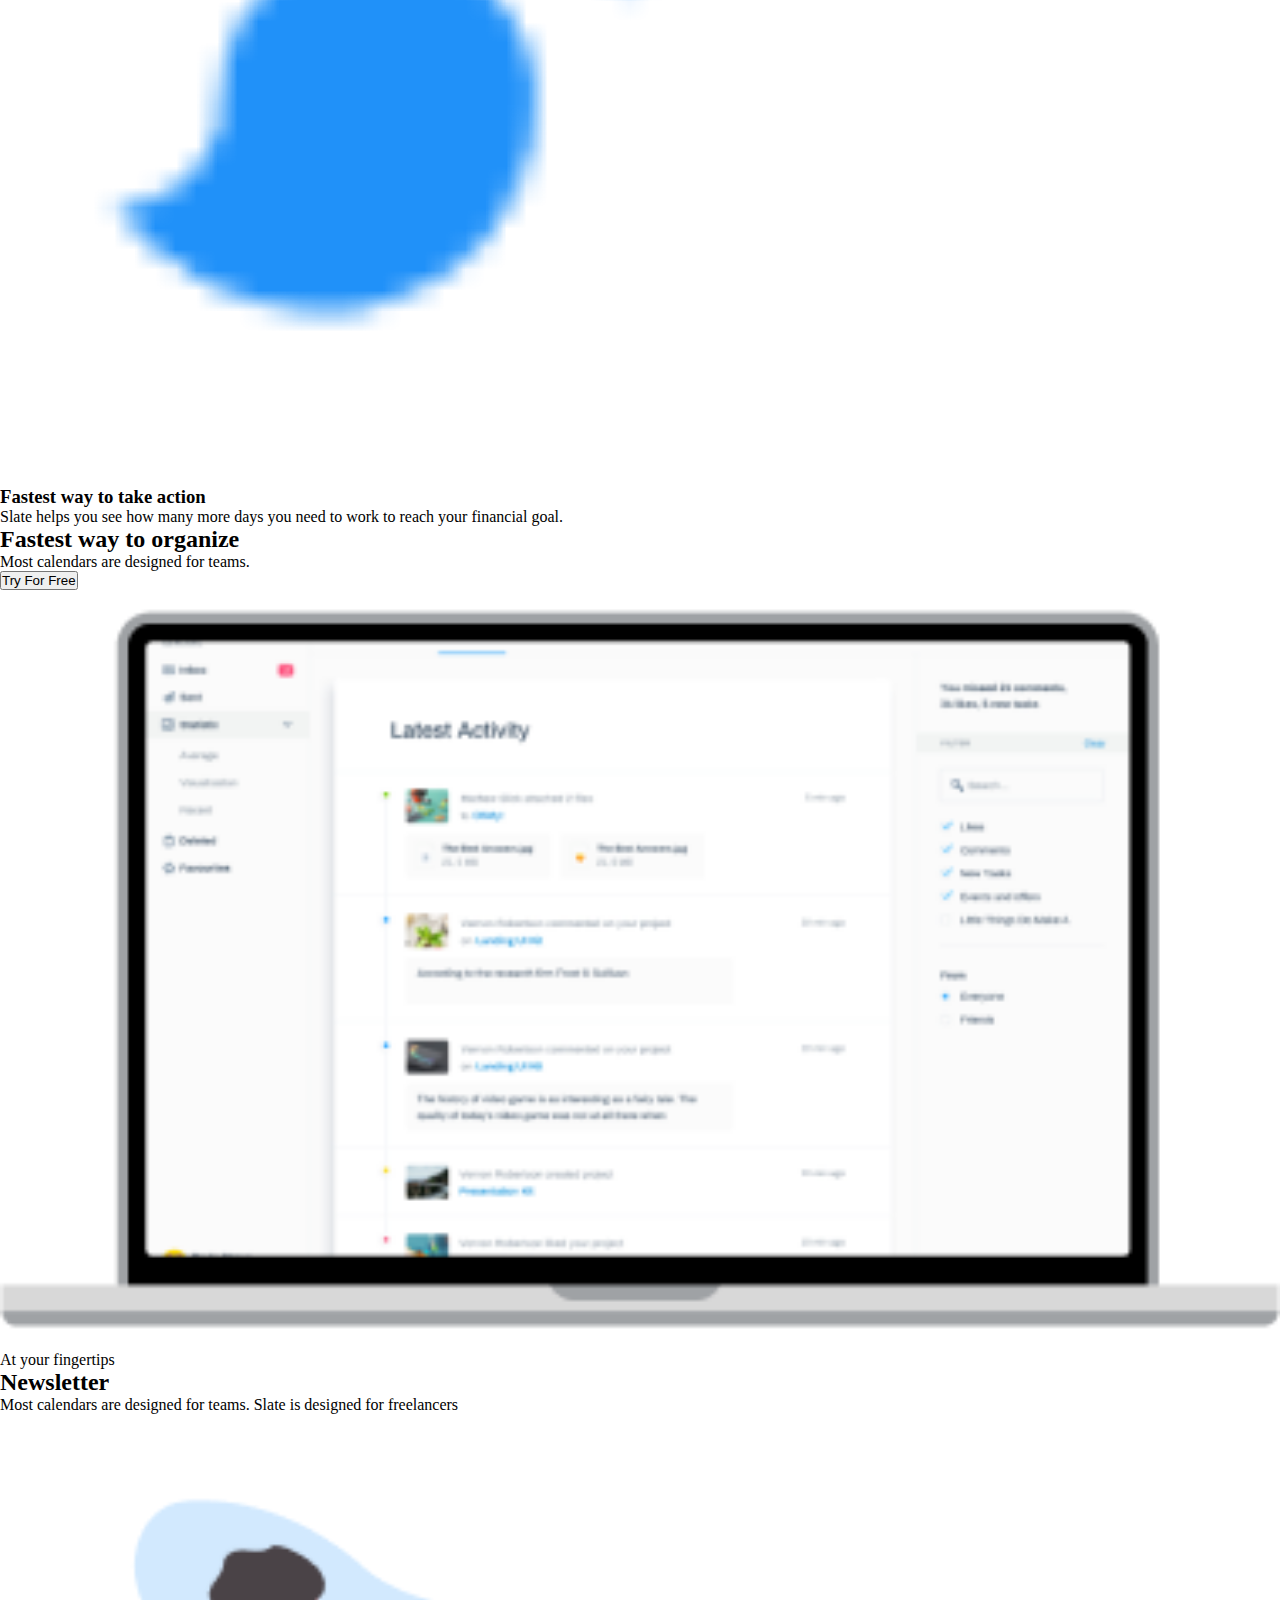
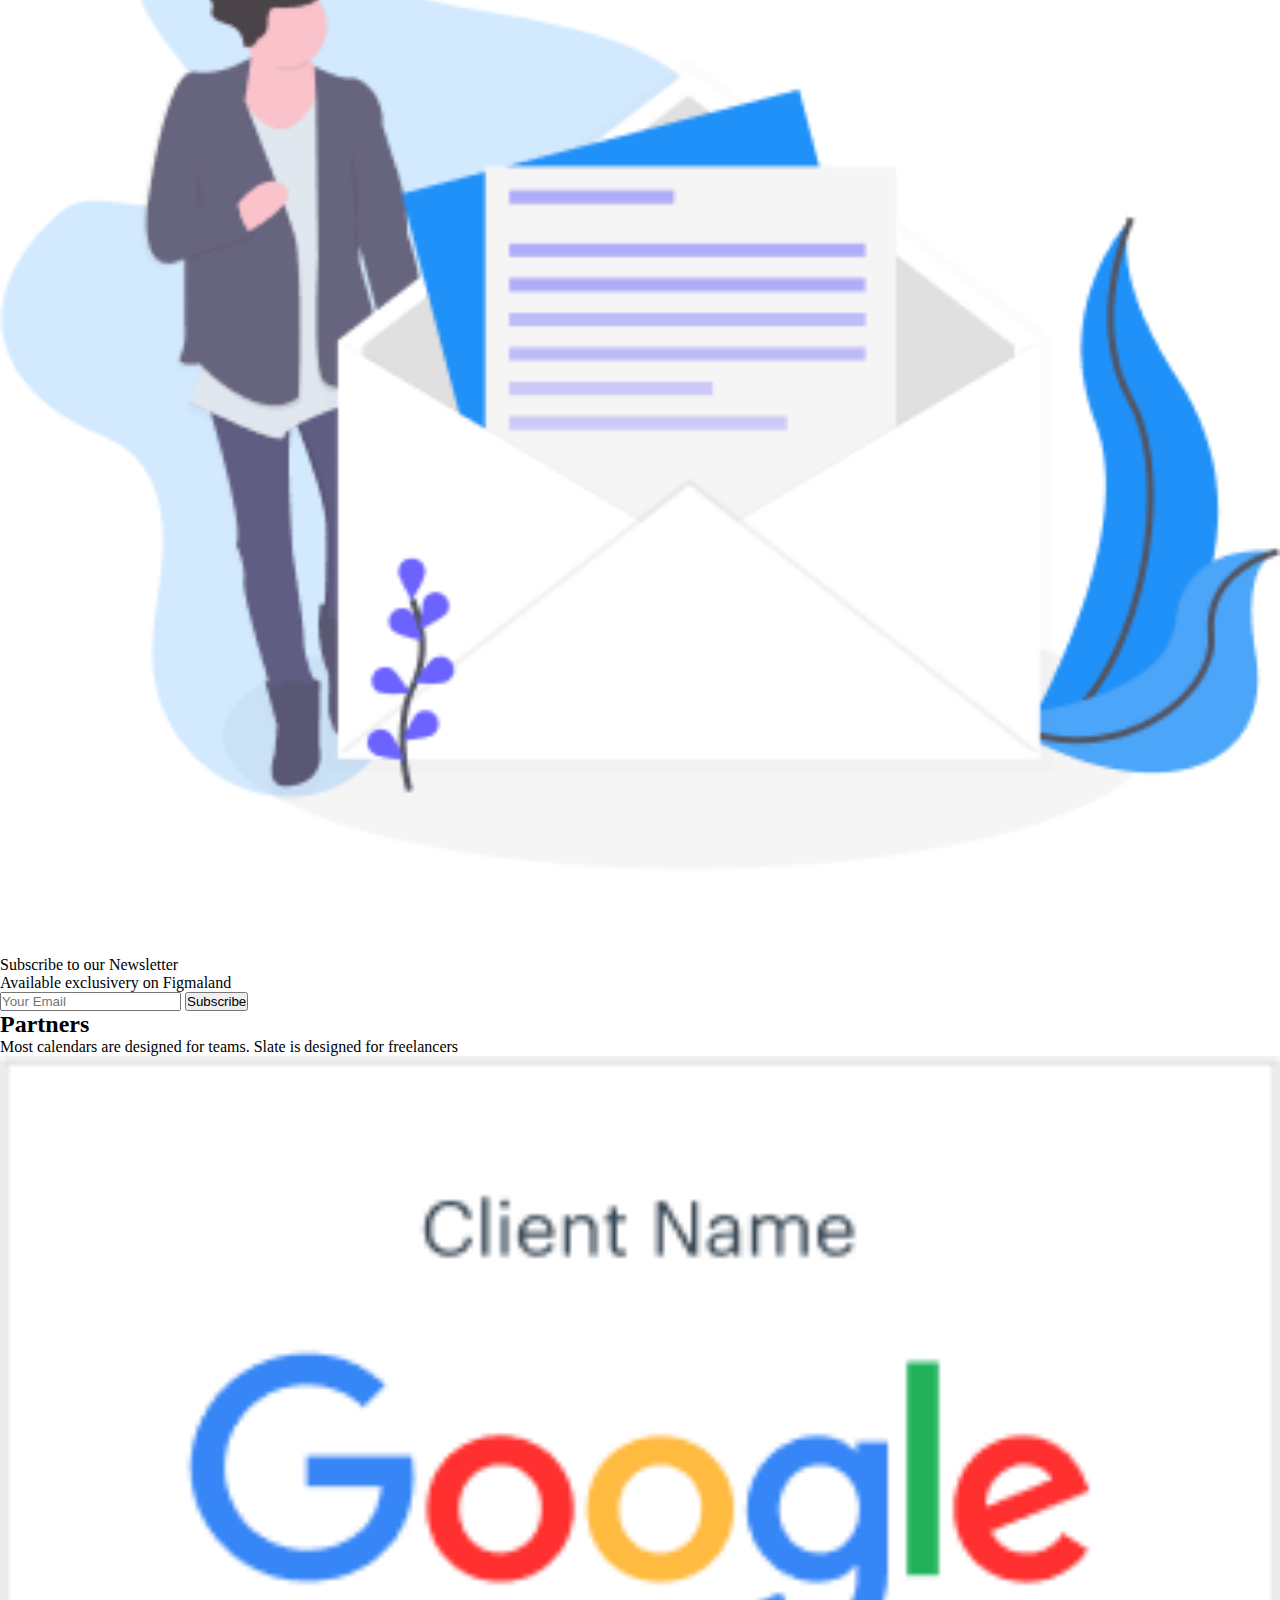
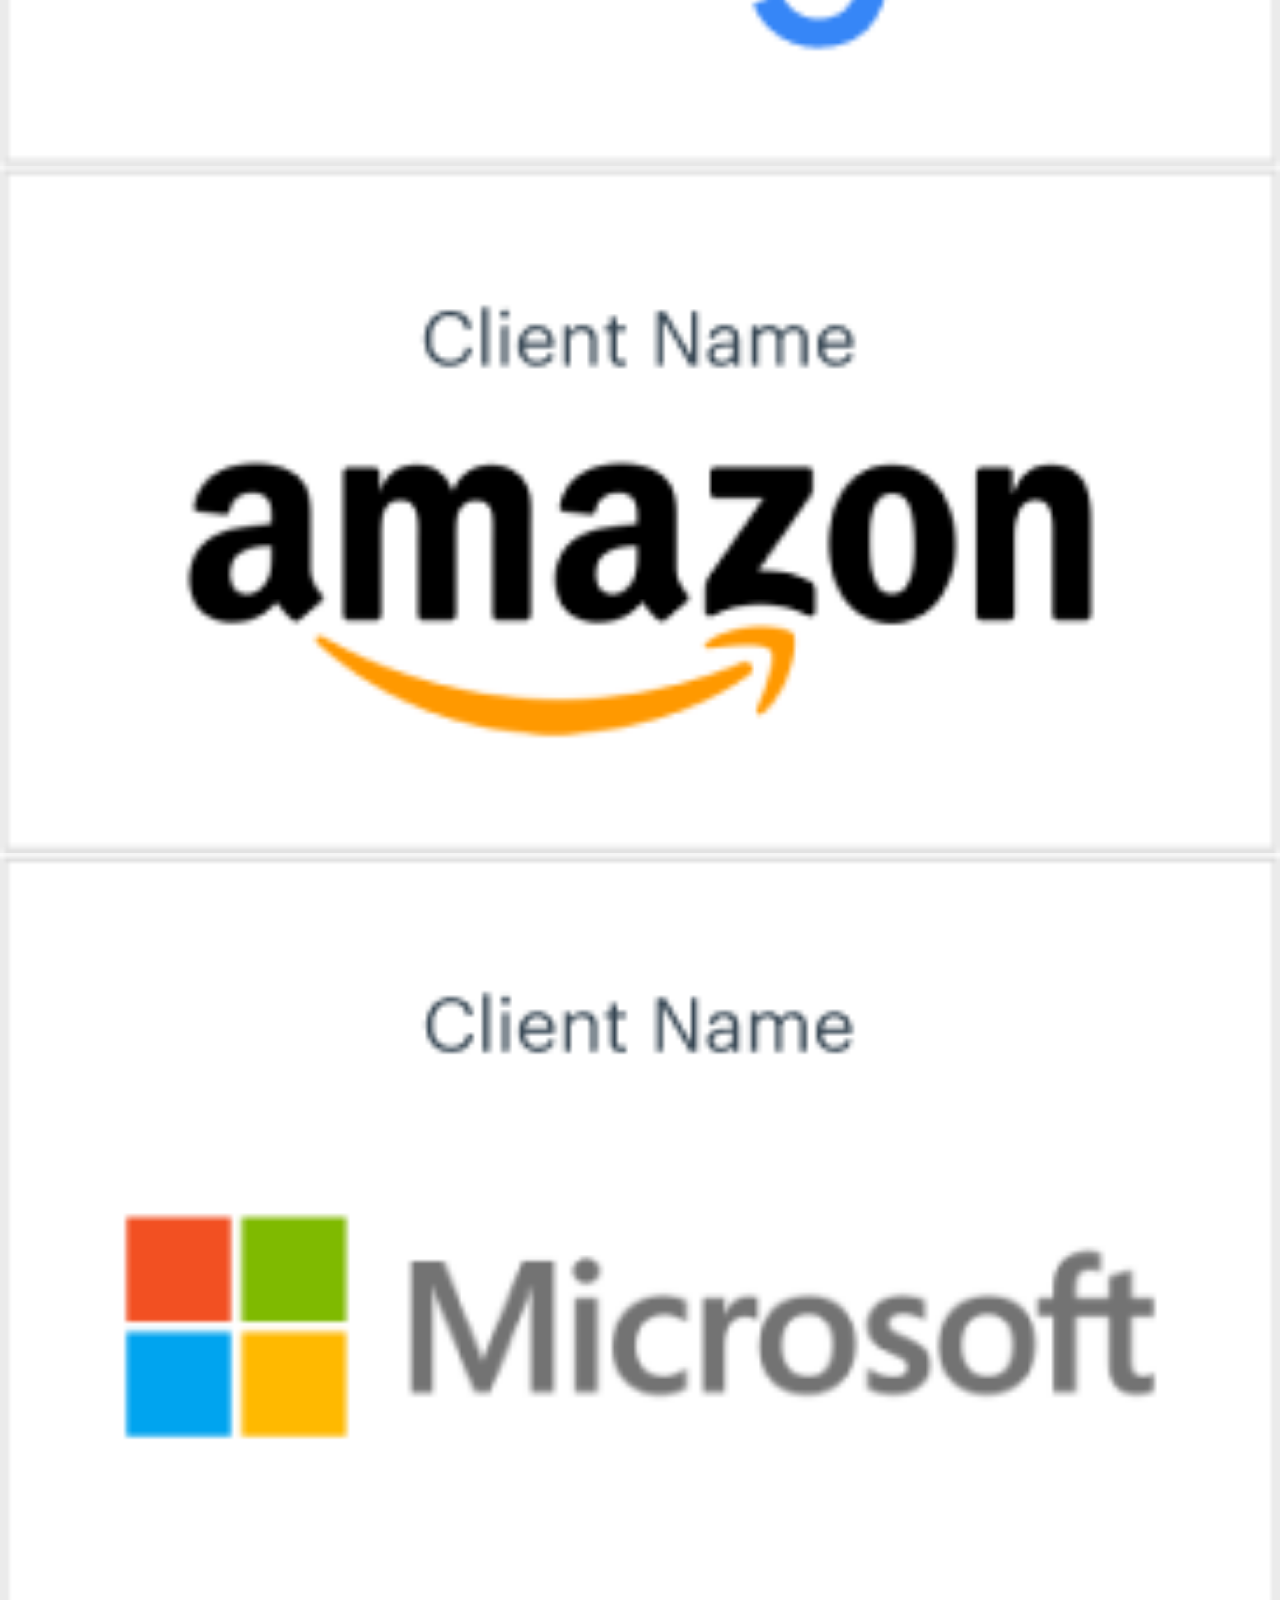
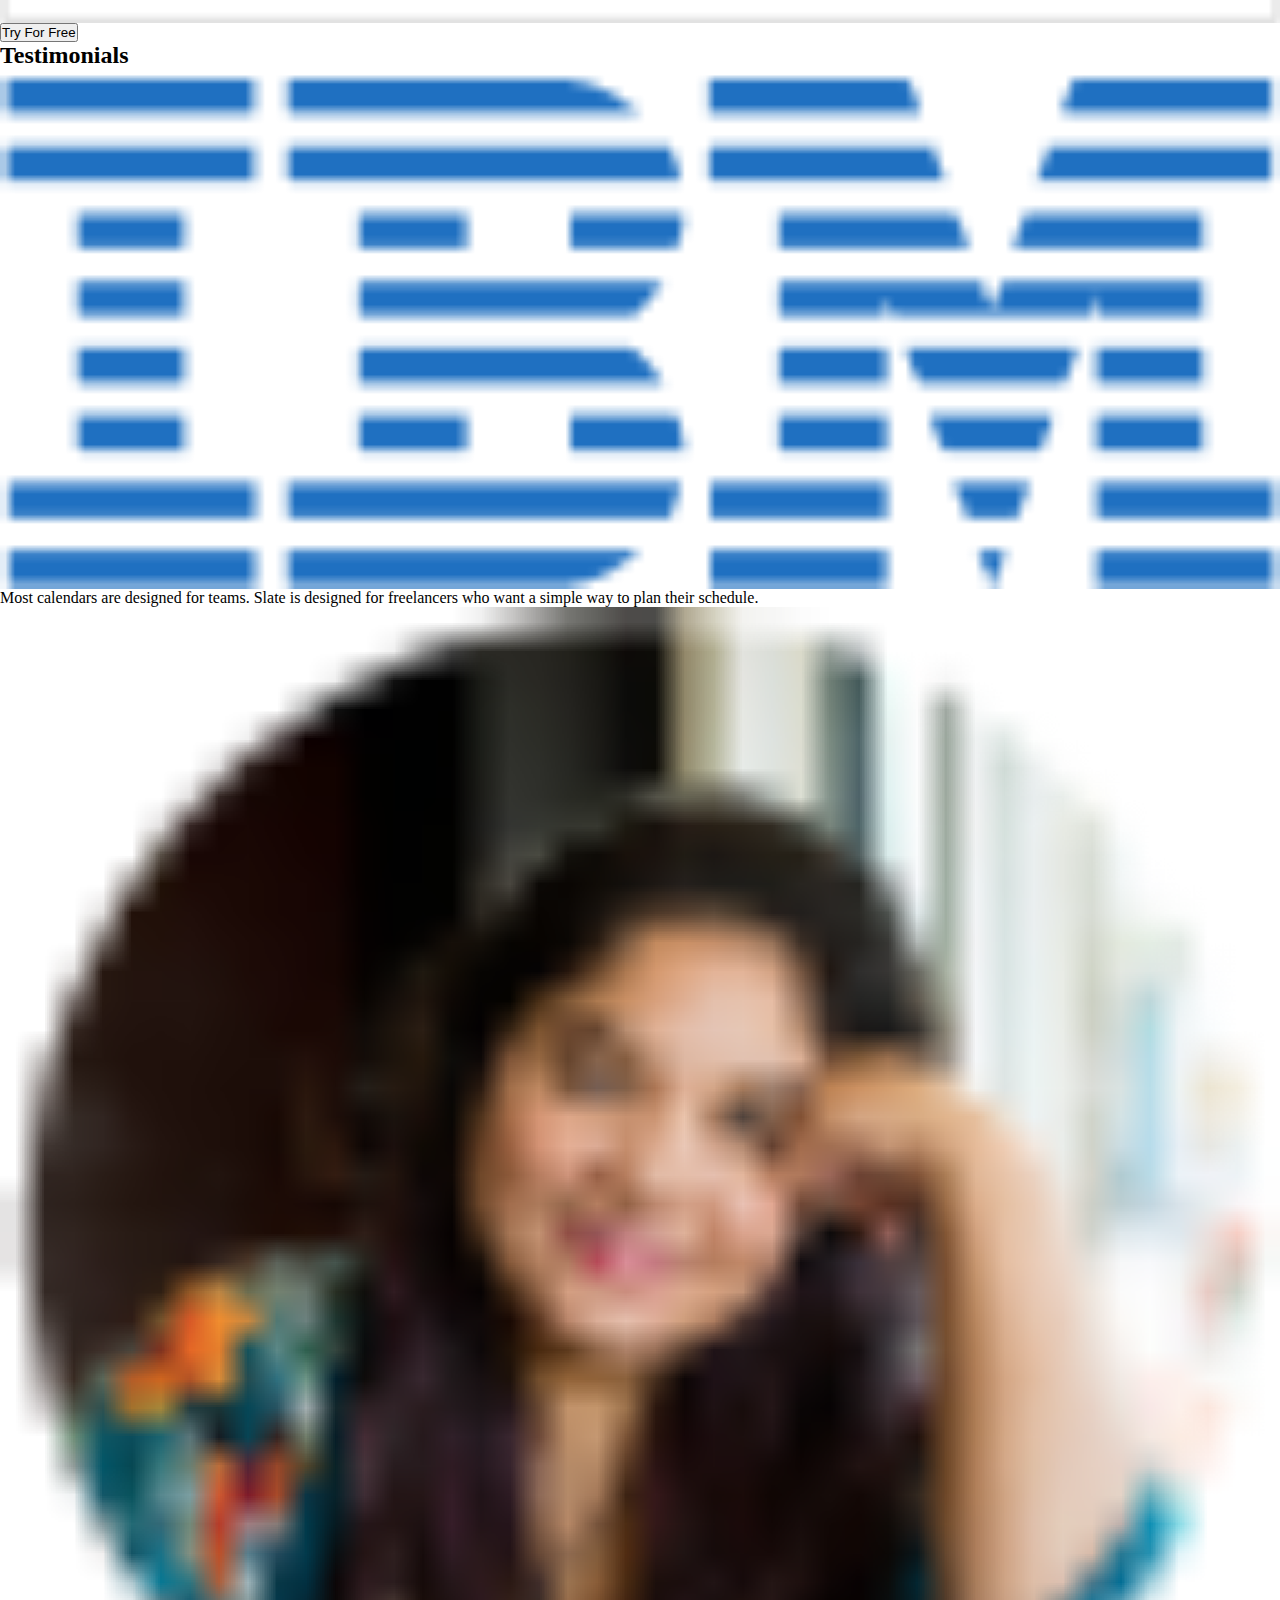
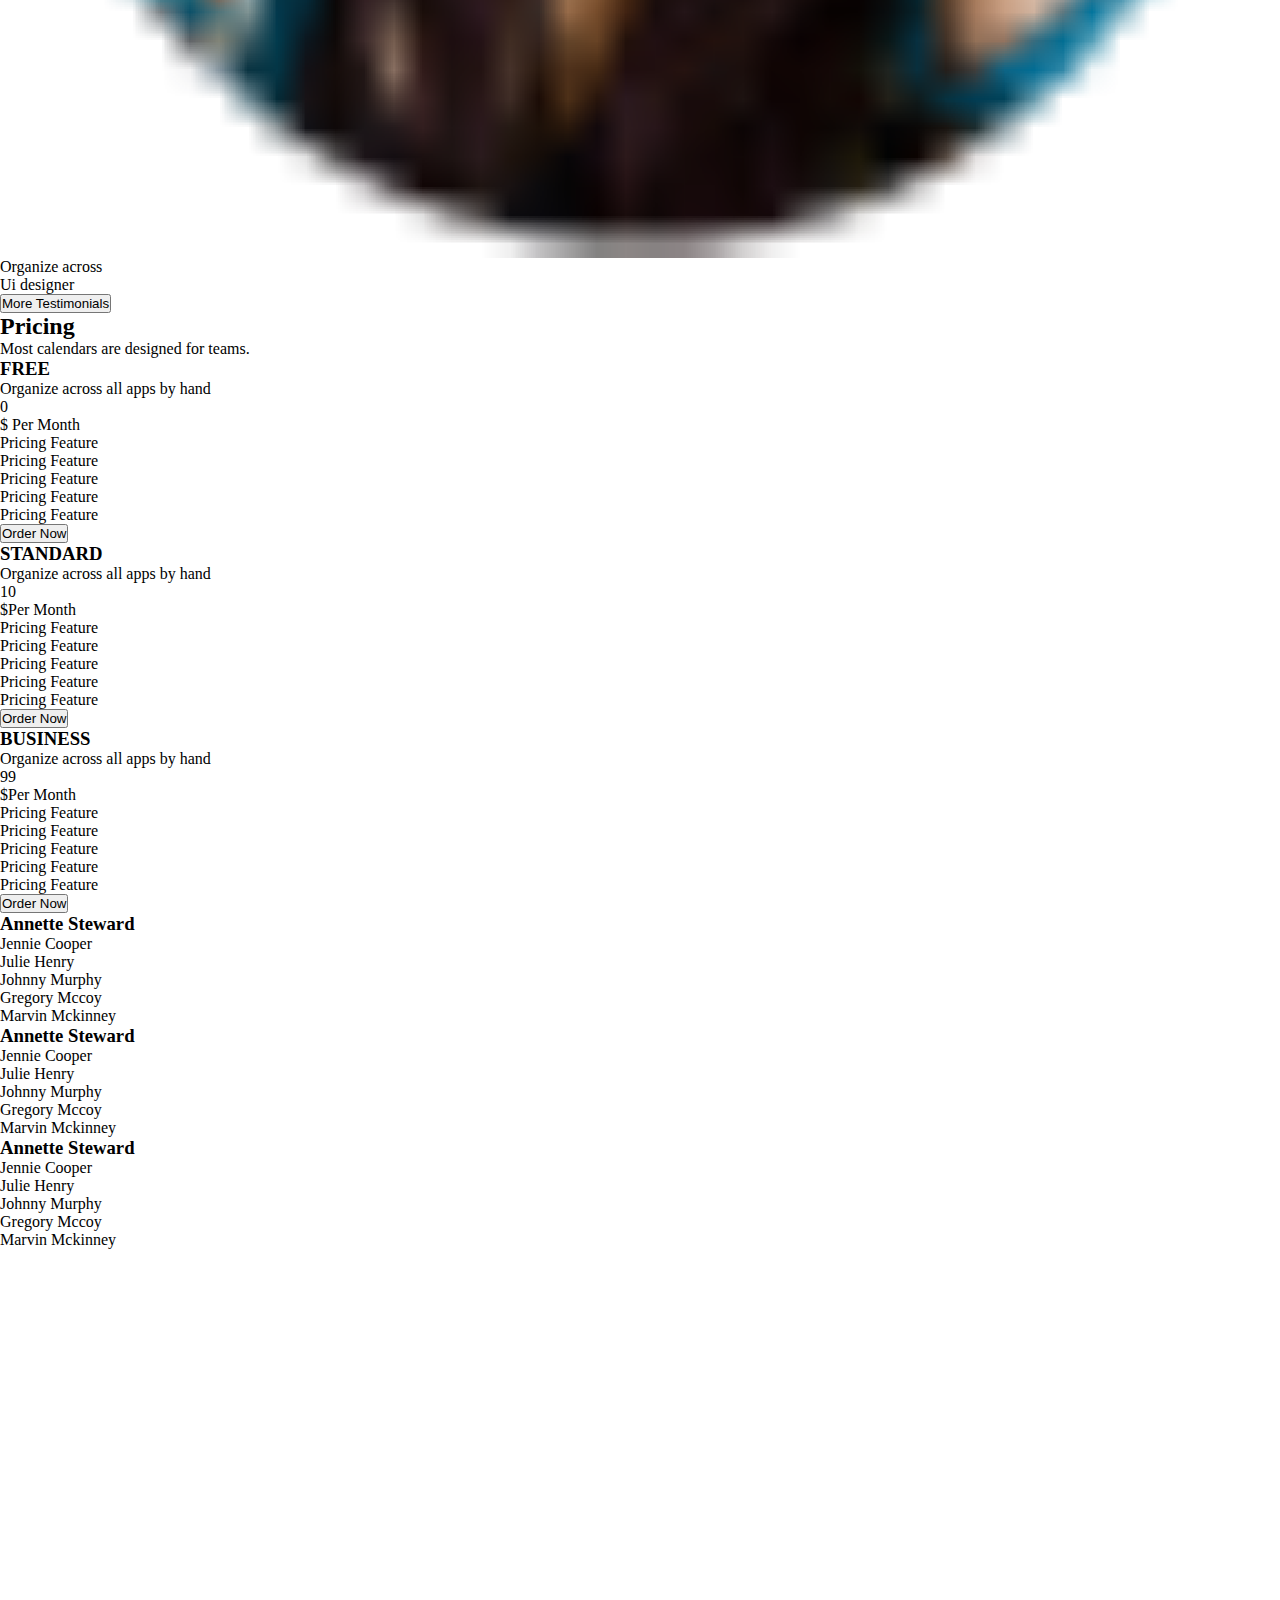
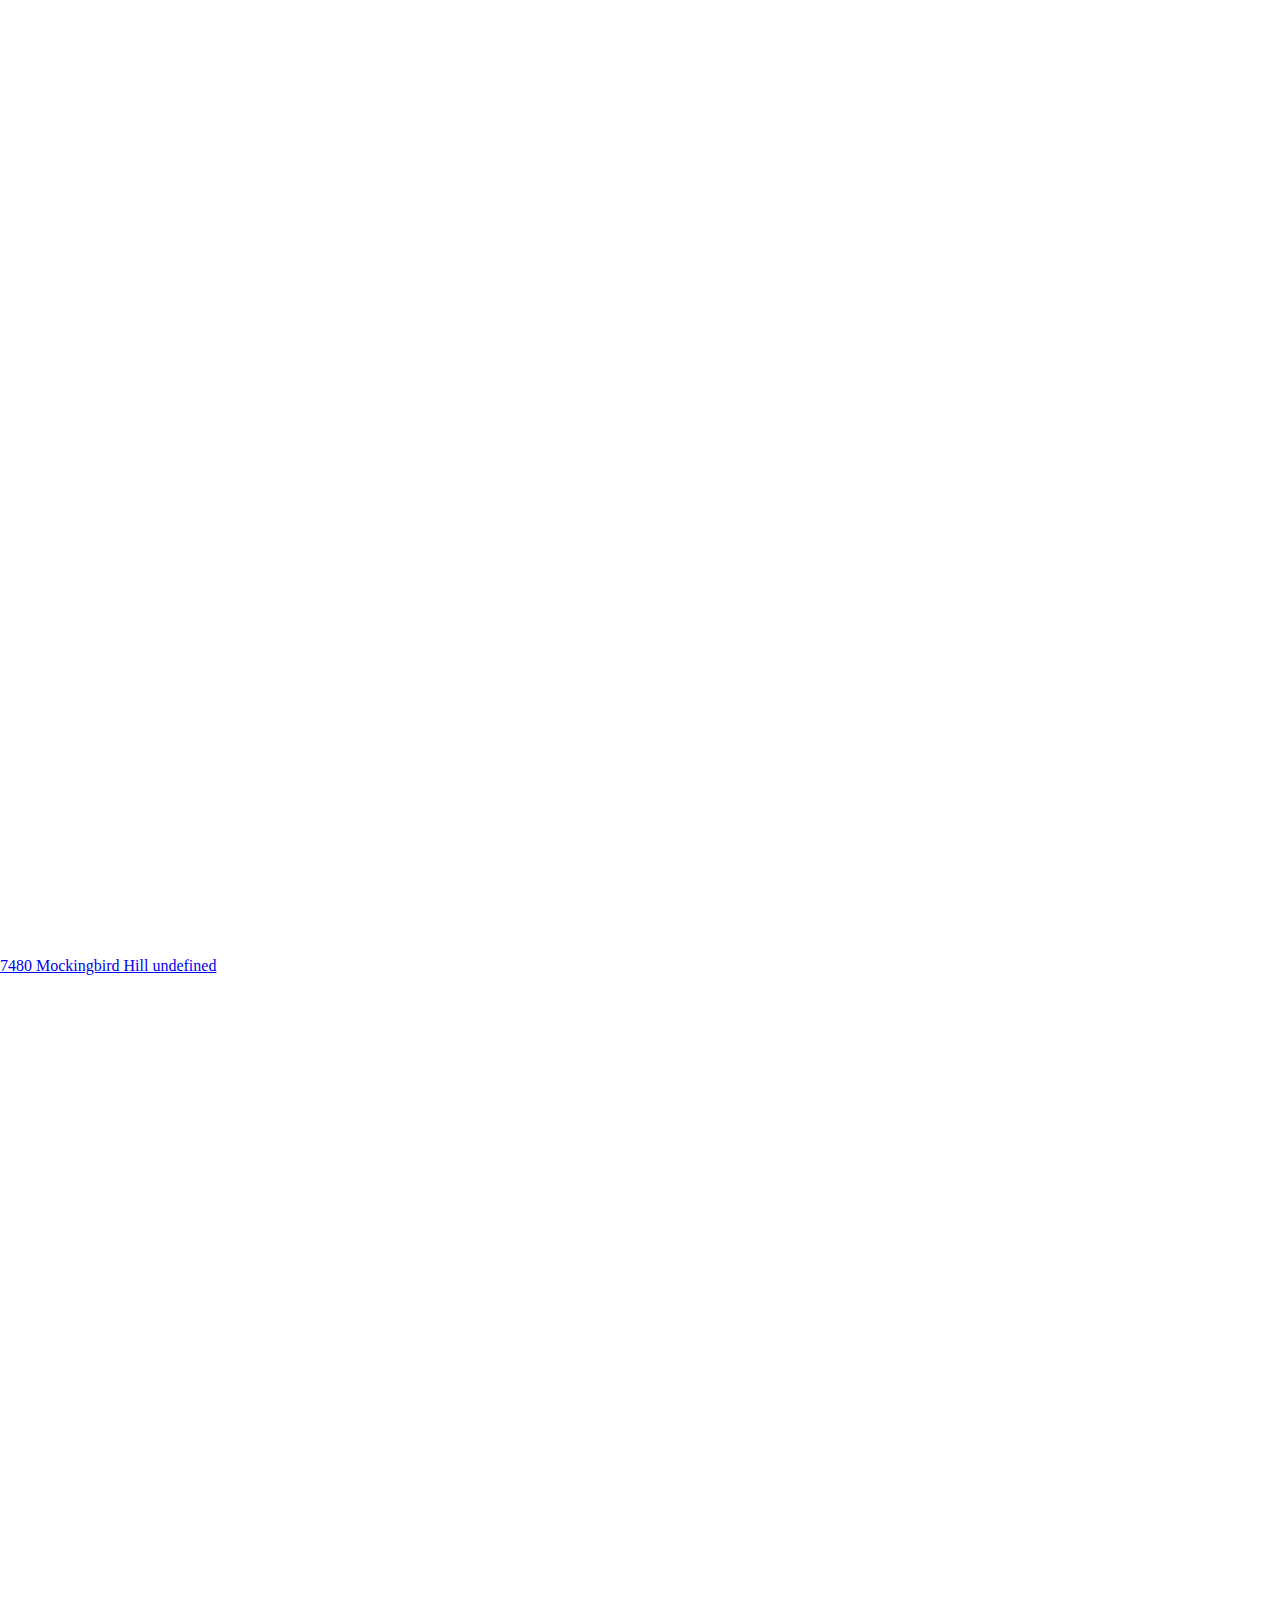
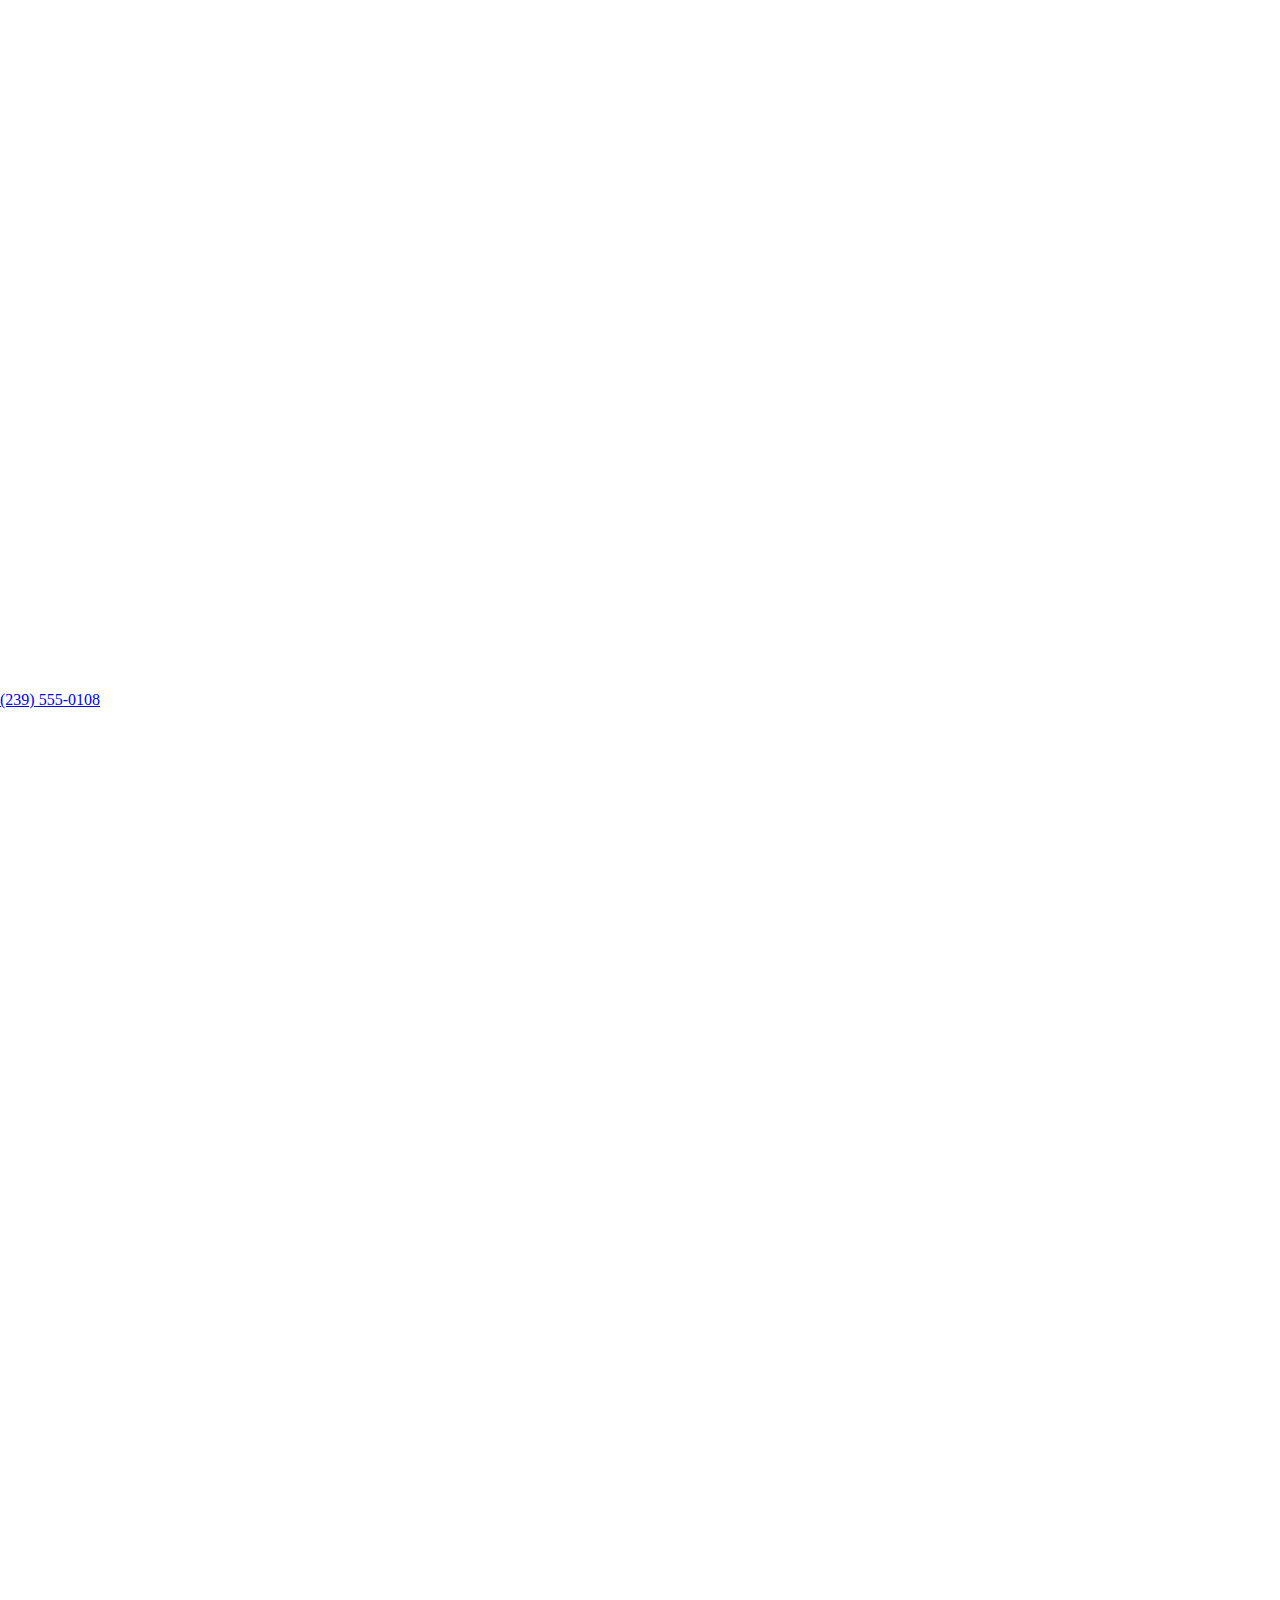
==== commit 945f74fb: "sample css" ====
--- a/index.html
+++ b/index.html
@@ -7,10 +7,18 @@
     <meta name="viewport" content="width=device-width, initial-scale=1.0">
     <title>Figma land</title>
     <link rel="shortcut icon" href="https://maslova95.github.io/web-project/" type="image/x-icon">
+    <link rel="stylesheet" href="css/index.css">
 </head>
 
 <body>
     <header class="header">
+        <nav class="header-nav container">
+            <a href="#" class="container__home"> Home </a>
+            <a href="#" class="container__product"> Product </a>
+            <a href="#" class="container__pricing"> Pricing </a>
+            <a href="#" class="container__about"> About </a>
+            <a href="#" class="container__contact"> Contact </a>
+        </nav>
         <img src="img/figma_land.png" alt="figma land logo" class="header__logo">
         <h1 class="header__title">The best products start with Figma</h1>
         <p class="header__text">The best products start with Figma Most calendars are designed for teams. Try For Free
--- a/css/index.css
+++ b/css/index.css
@@ -0,0 +1,11 @@
+/* selector */
+
+@import url(common.css);
+@import url(index-header.css);
+@import url(index-features.css);
+@import url(index-footer.css);
+@import url(index-way-organize.css);
+@import url(index-newsletter.css);
+@import url(index-partners.css);
+@import url(index-testimonials.css);
+@import url(index-pricing.css);
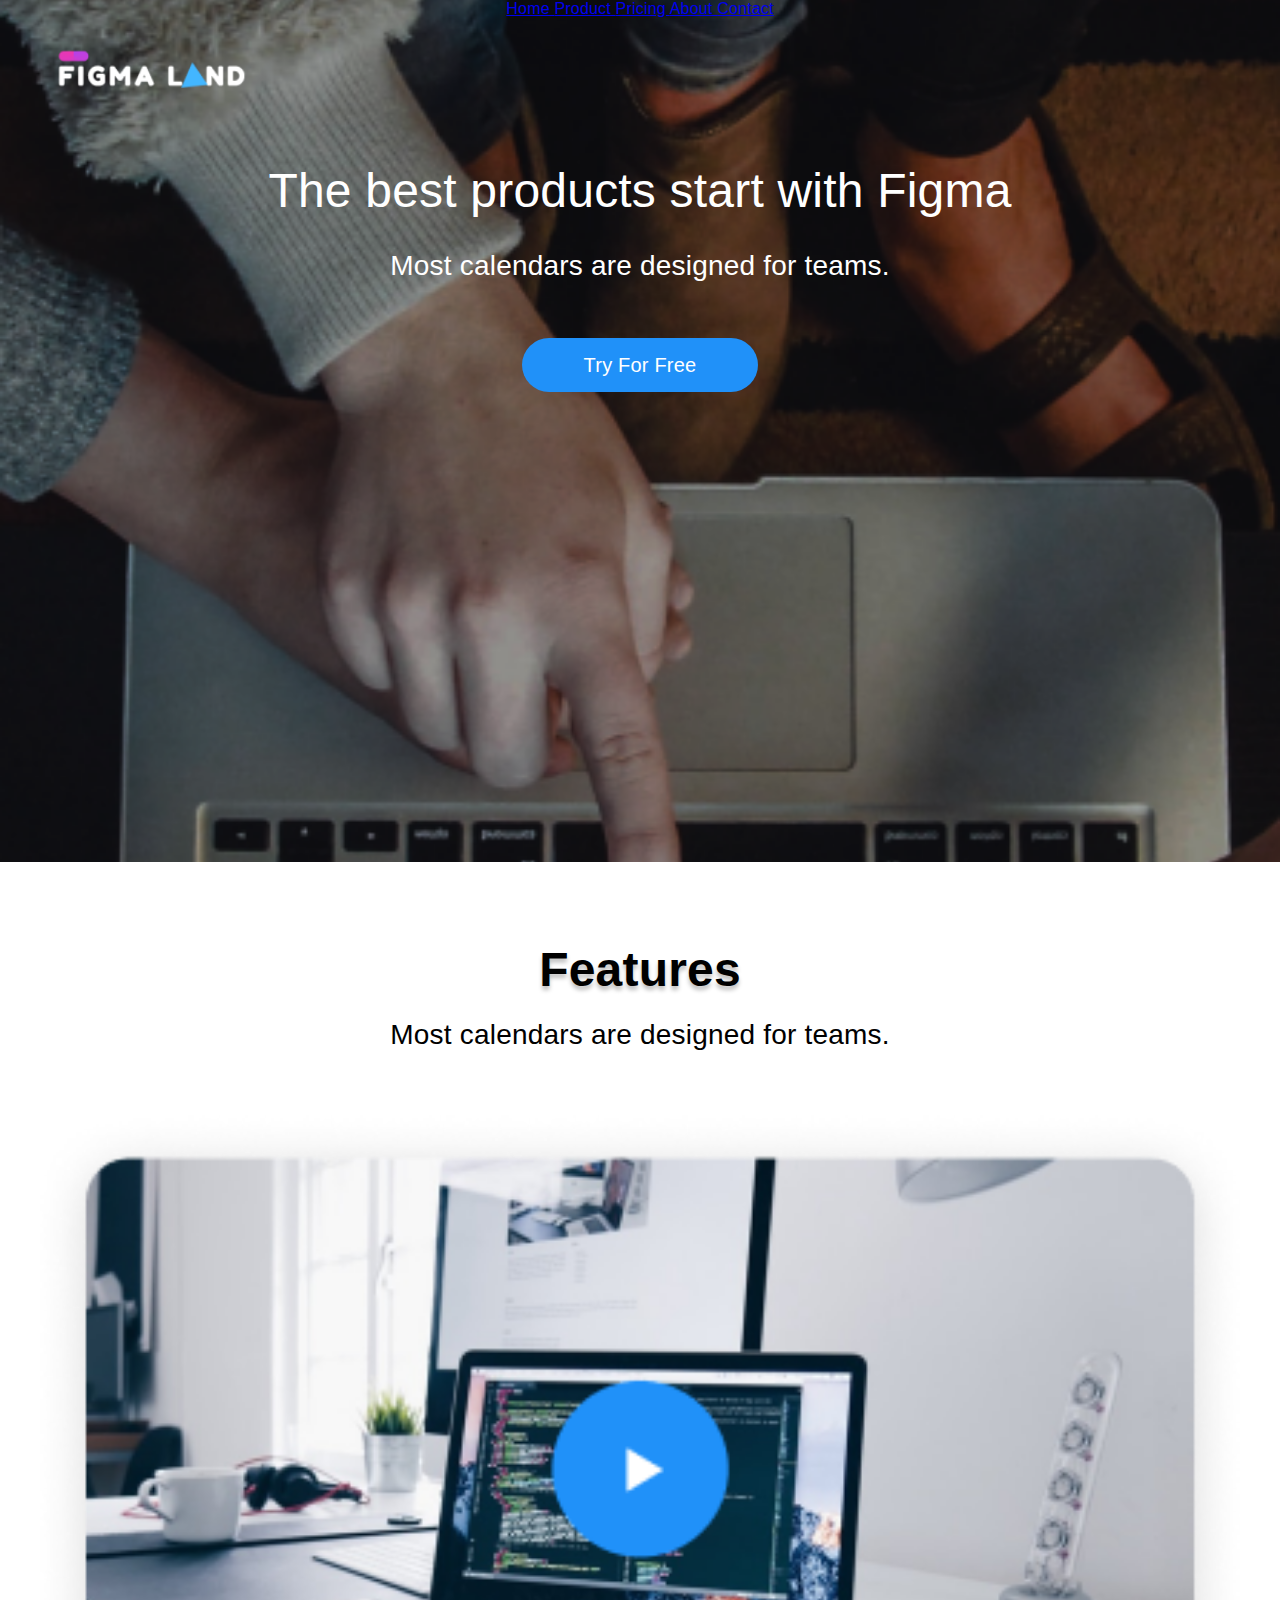
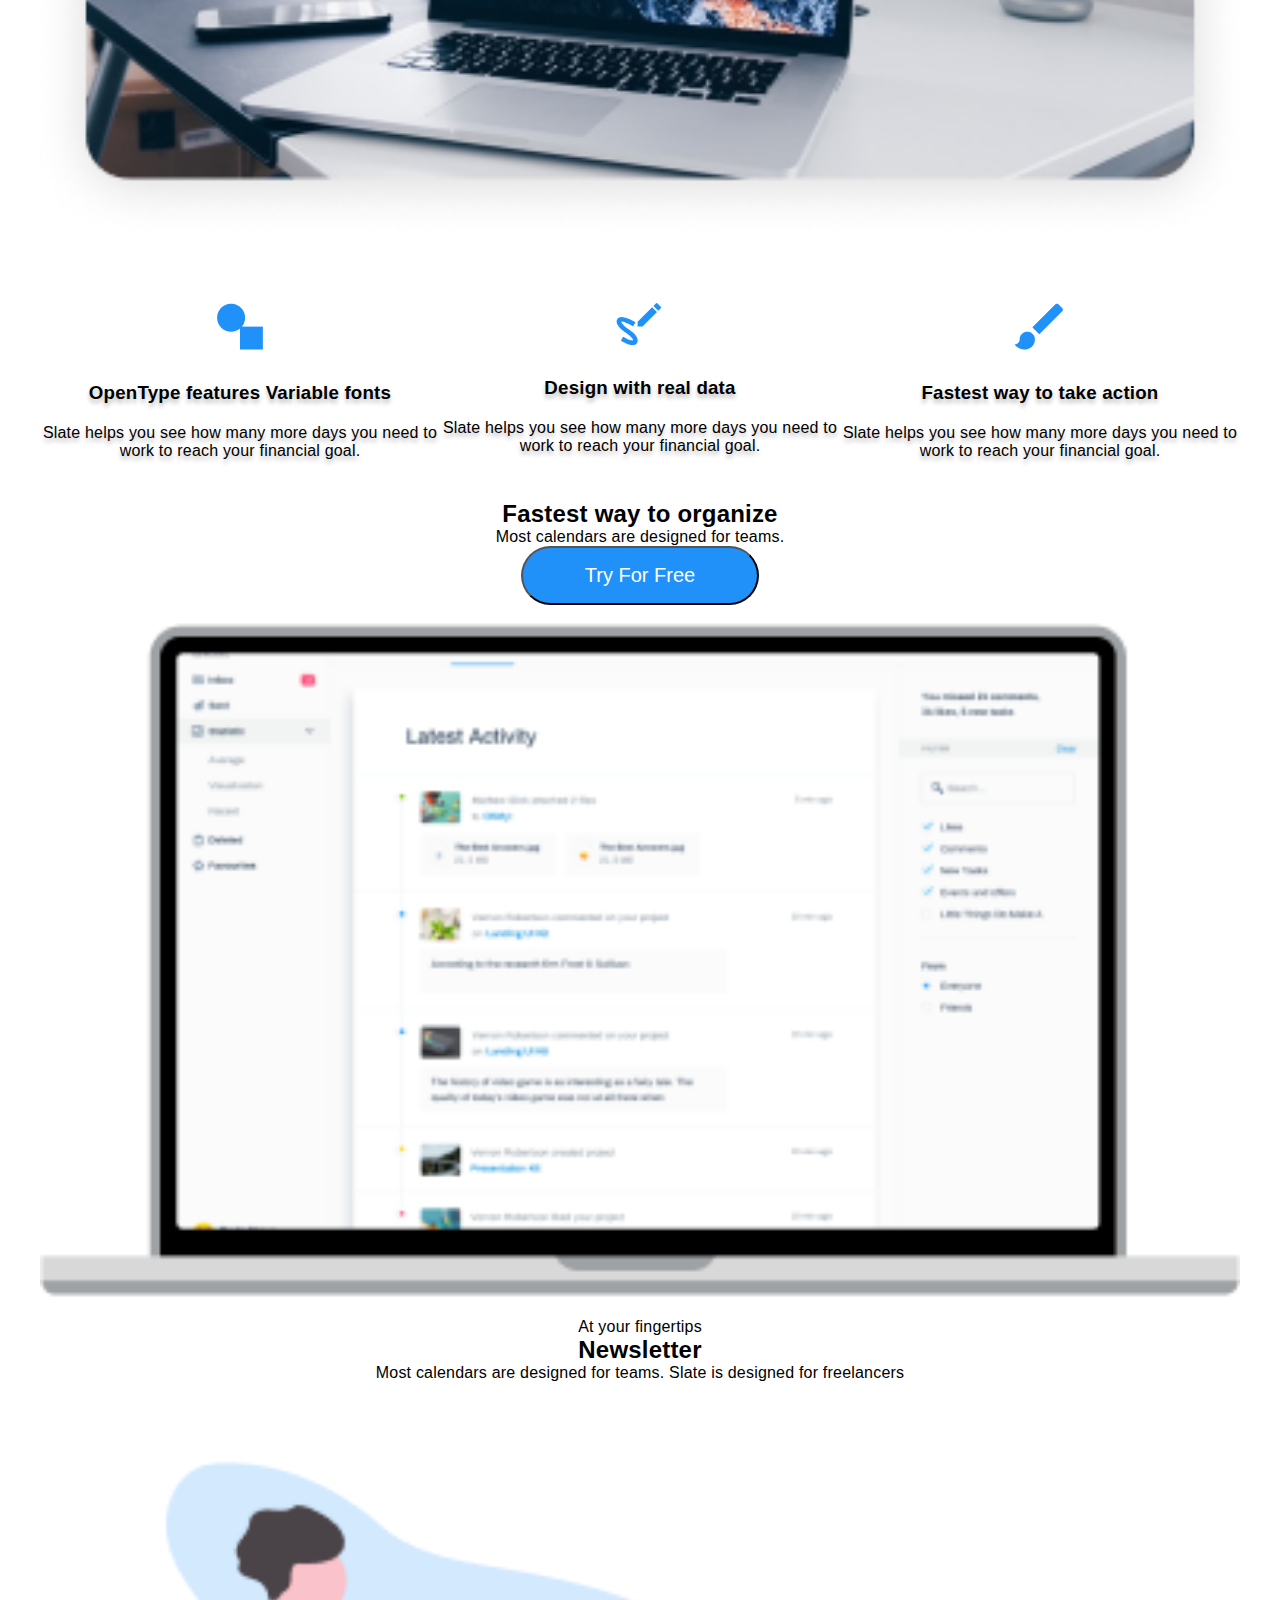
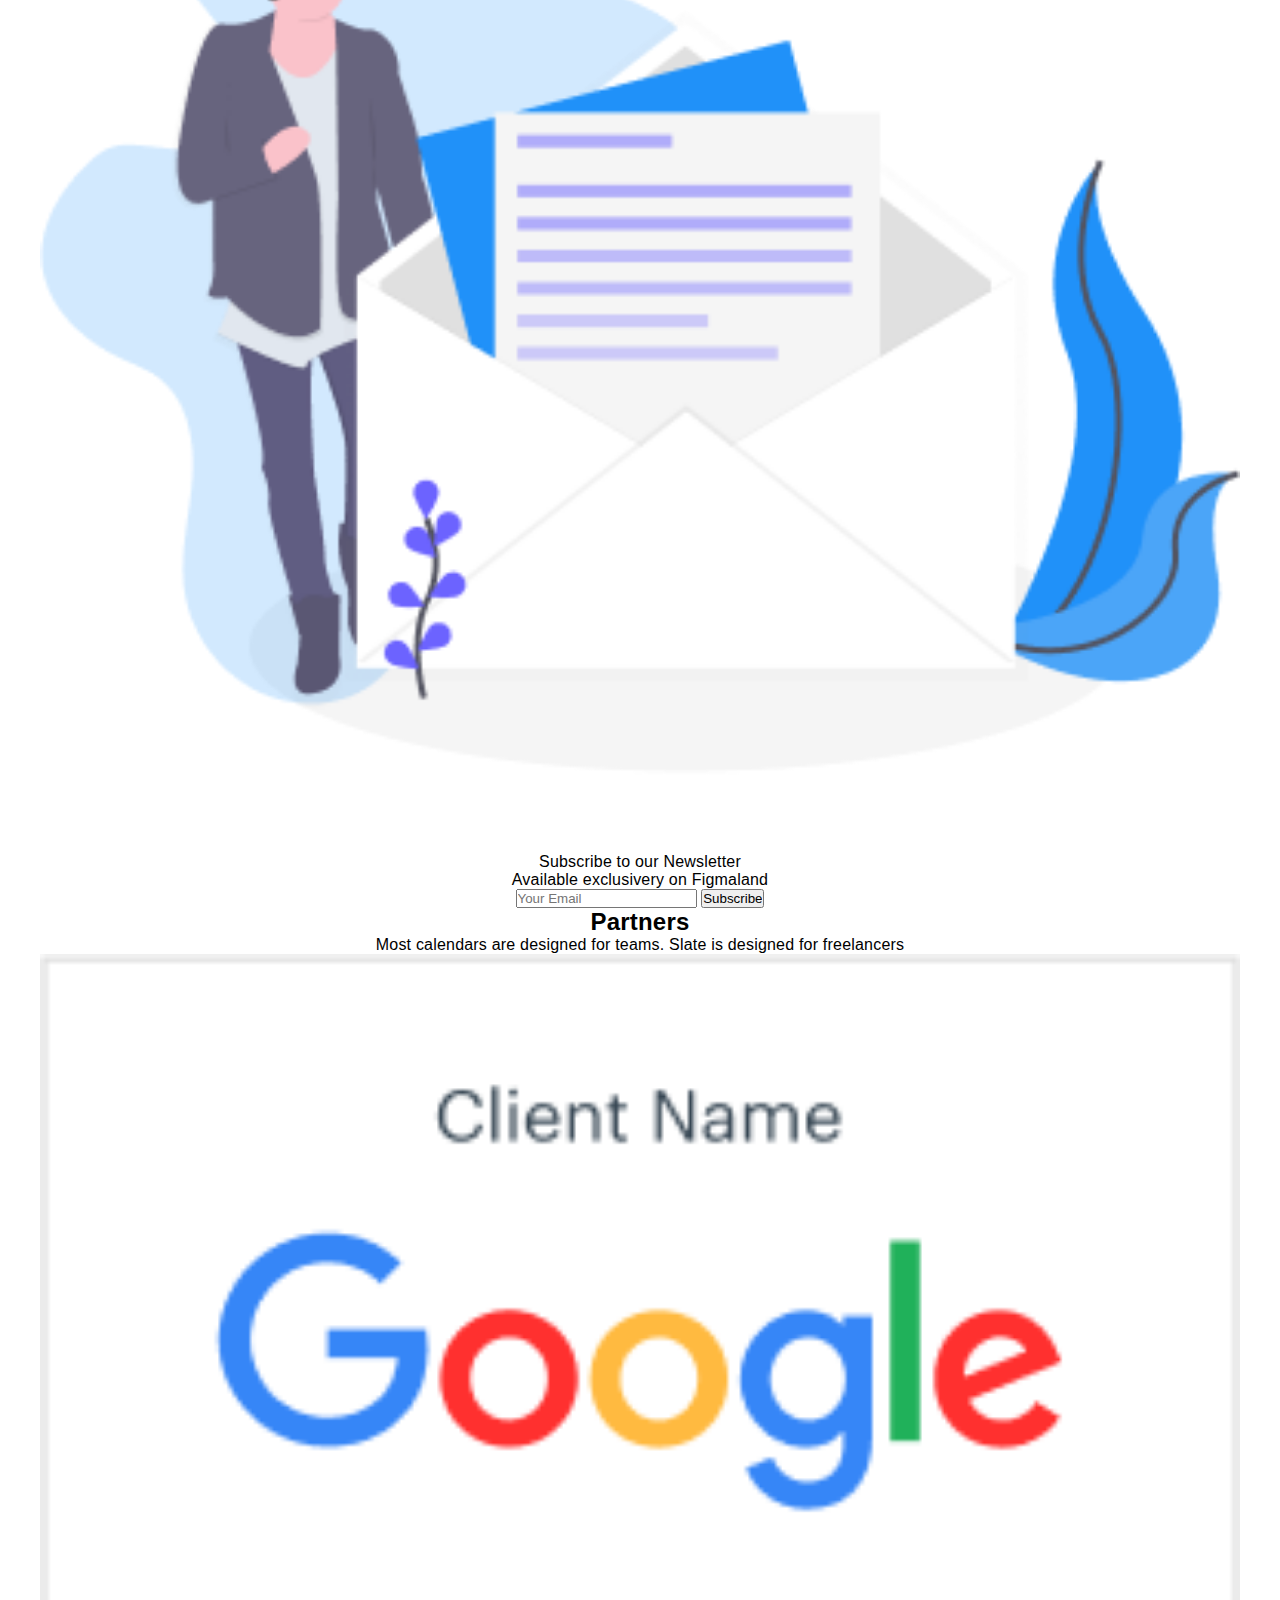
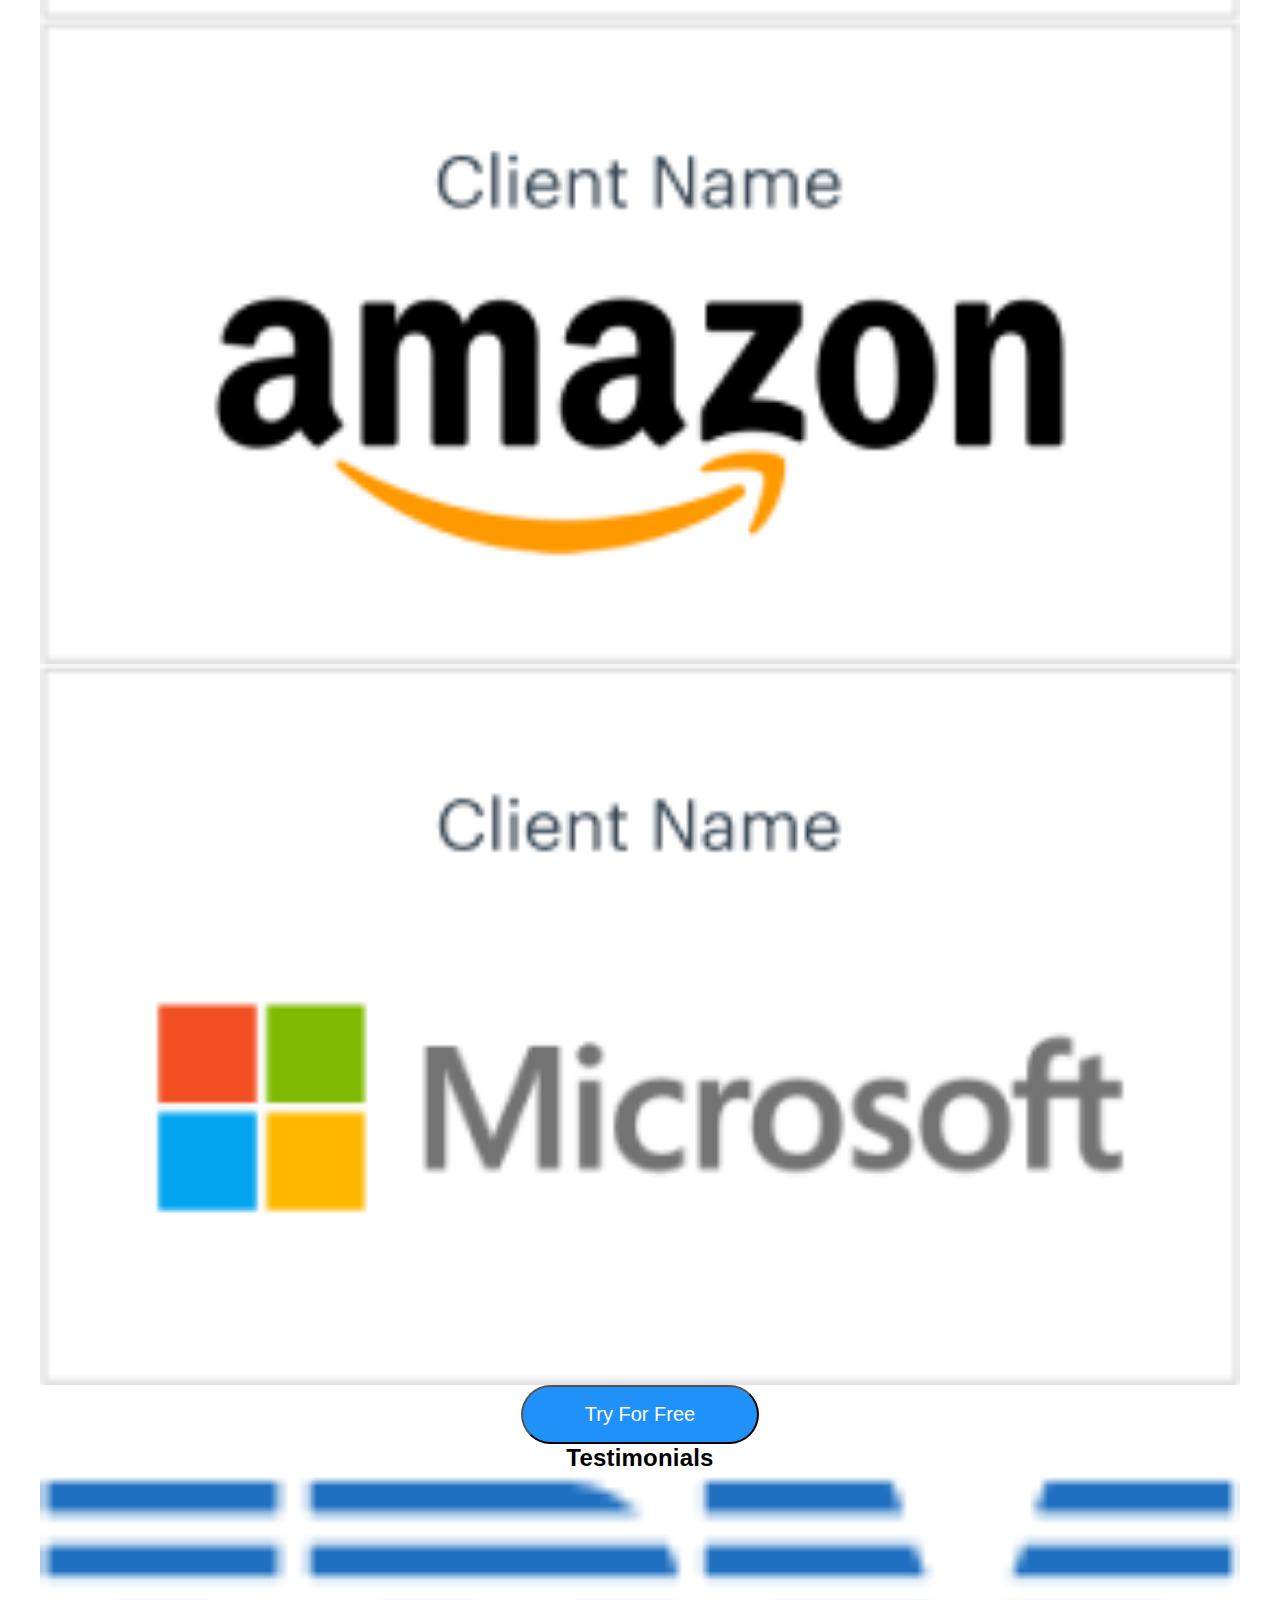
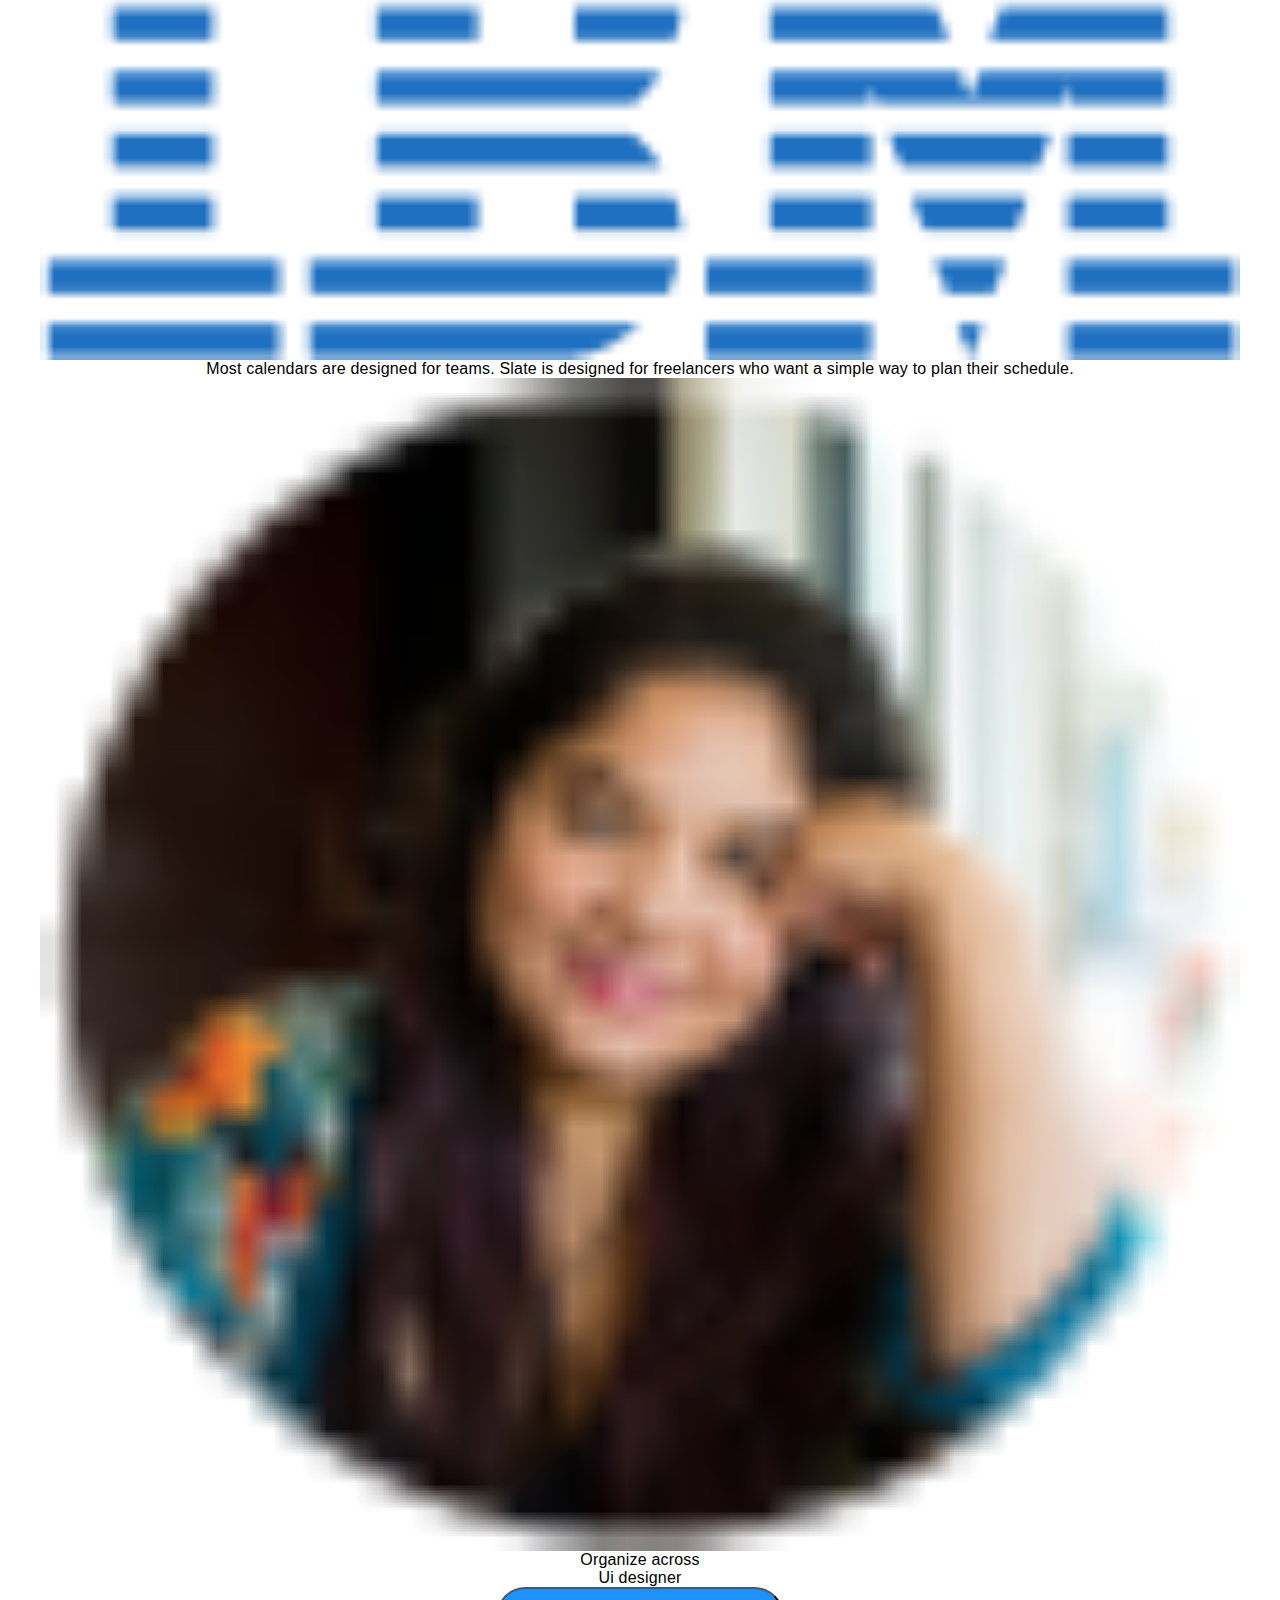
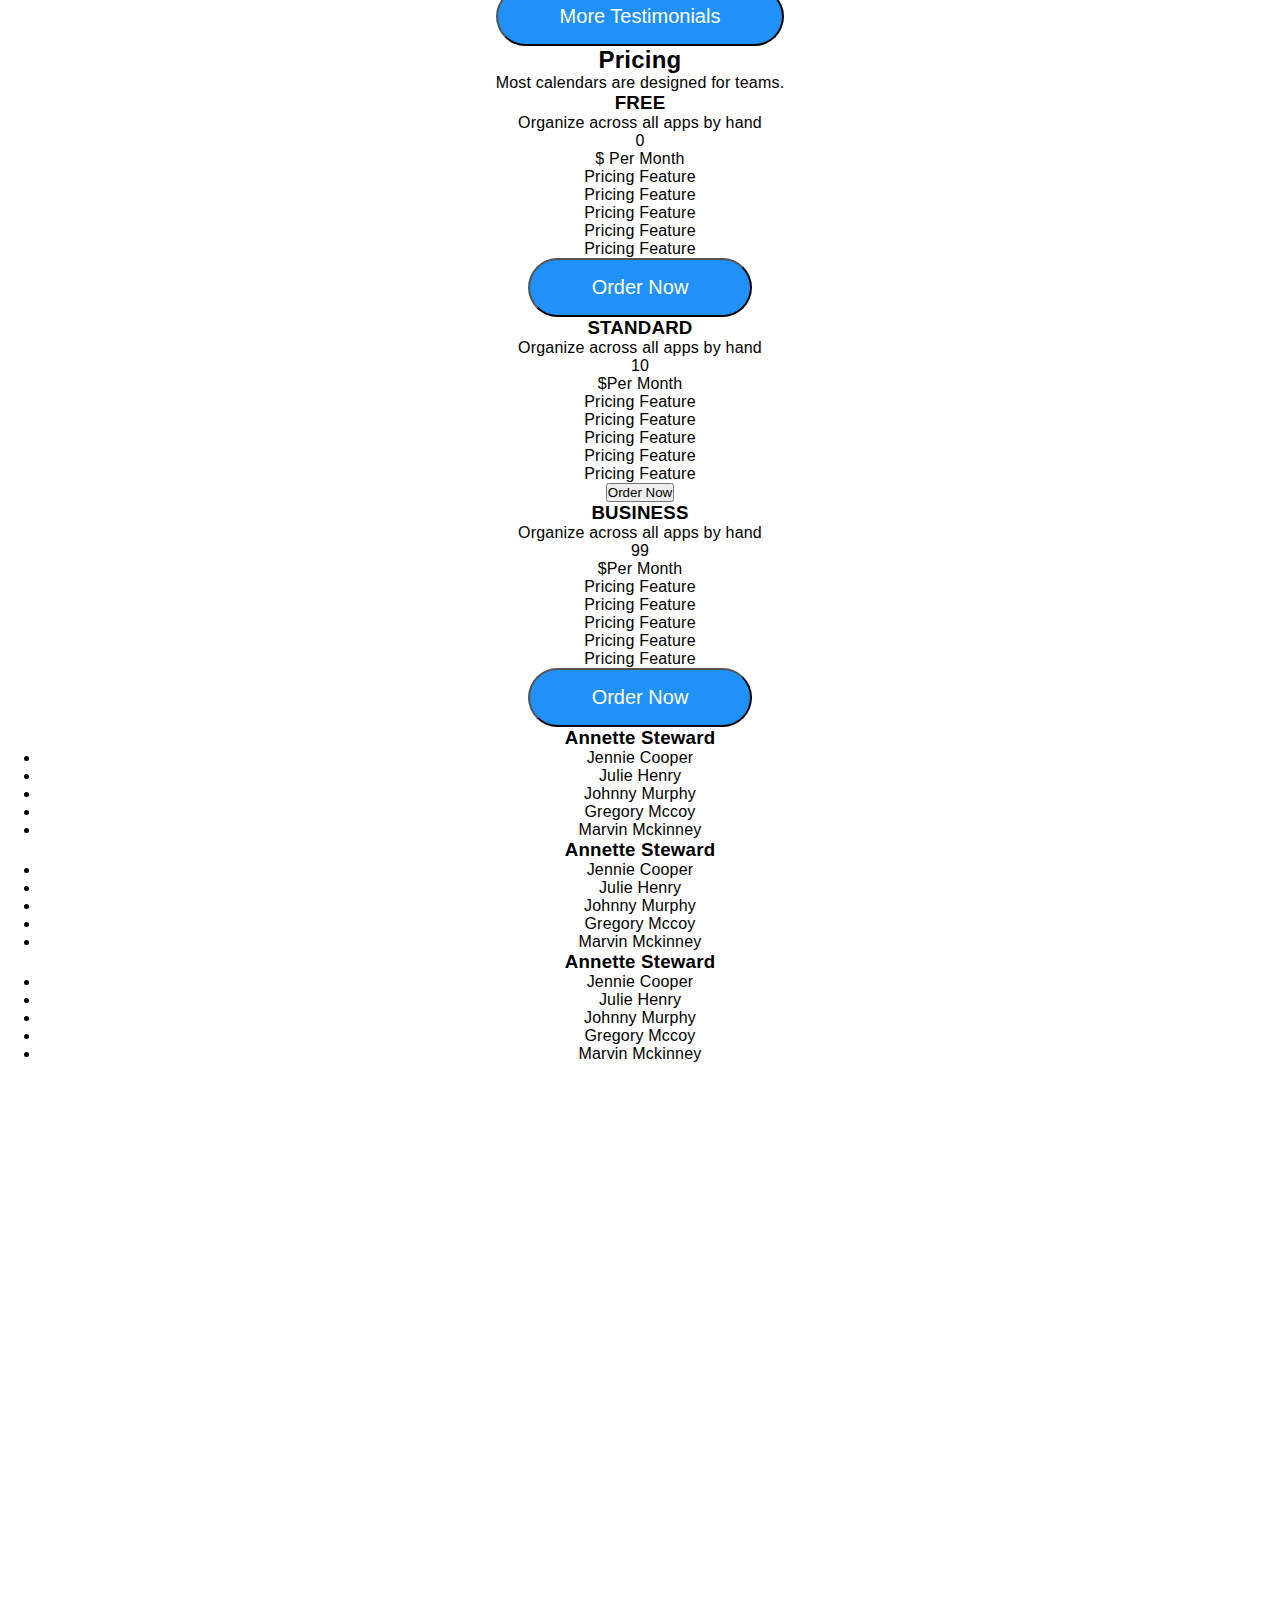
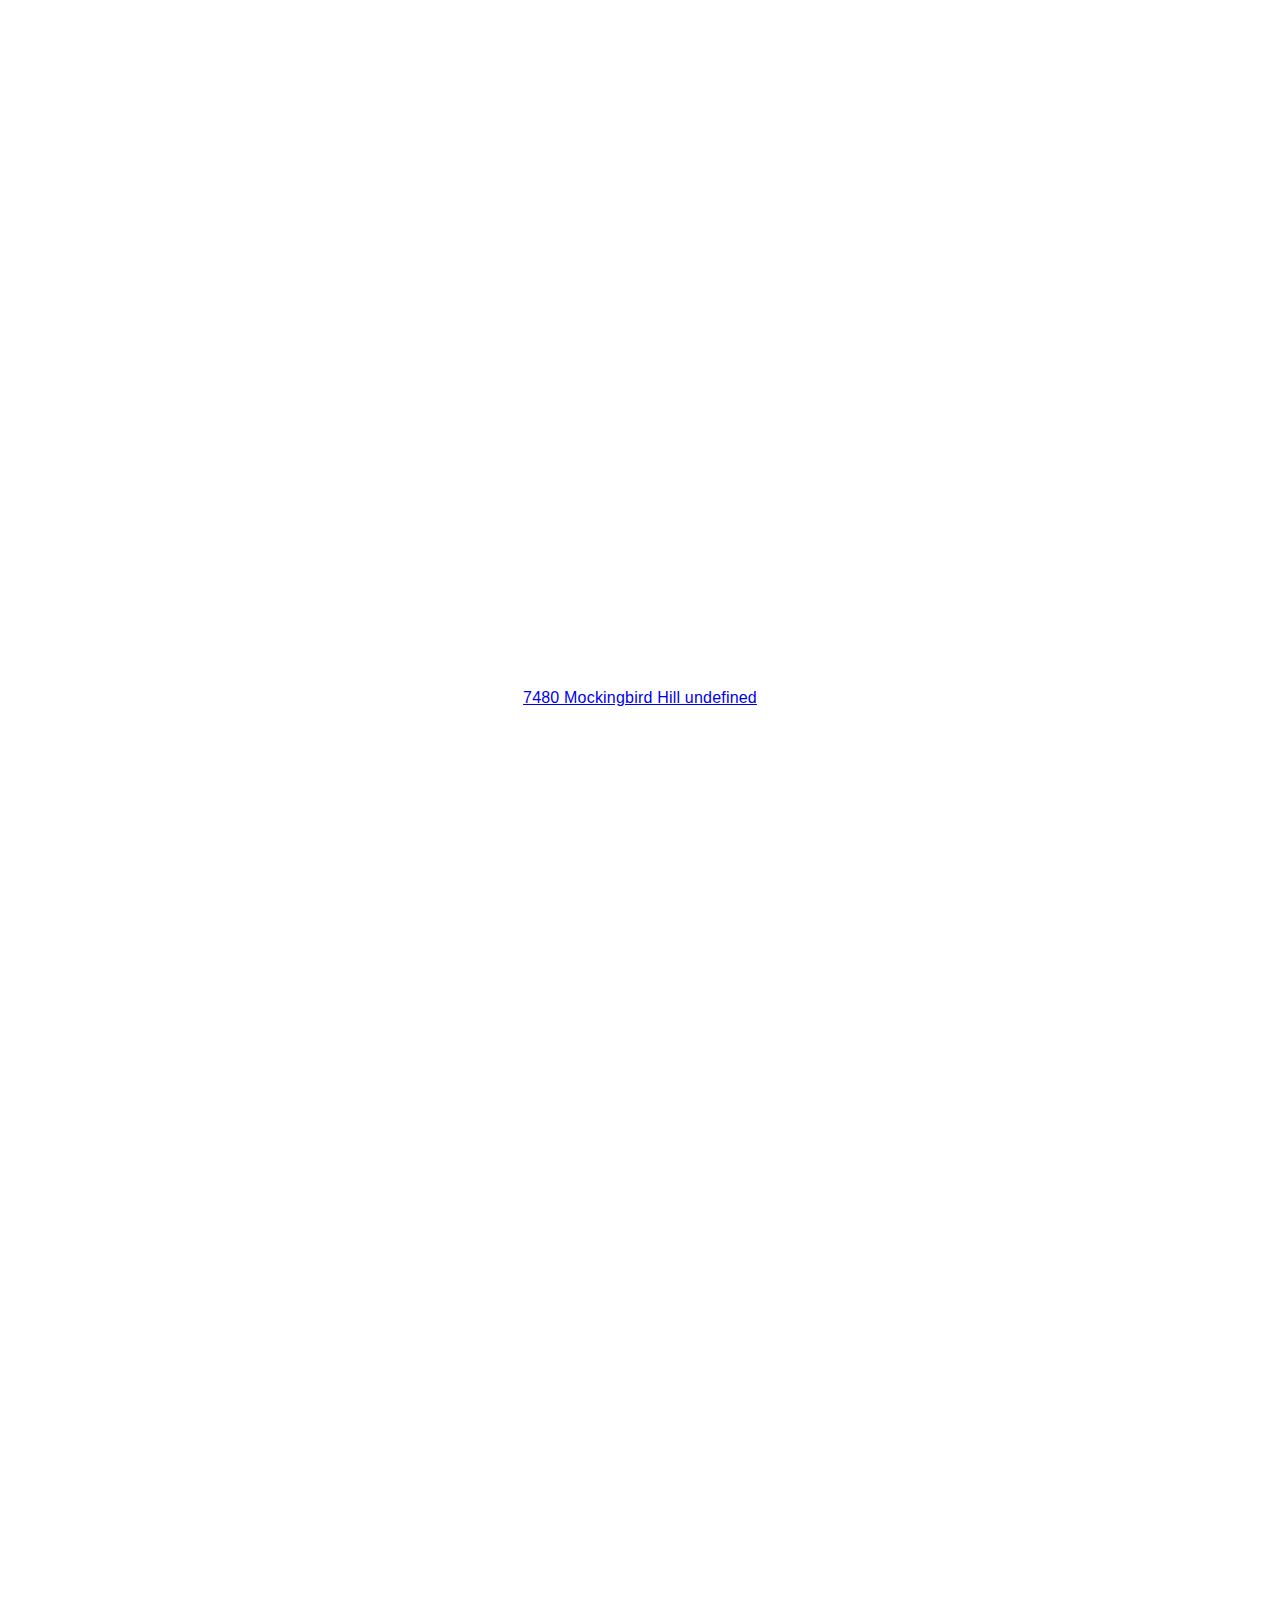
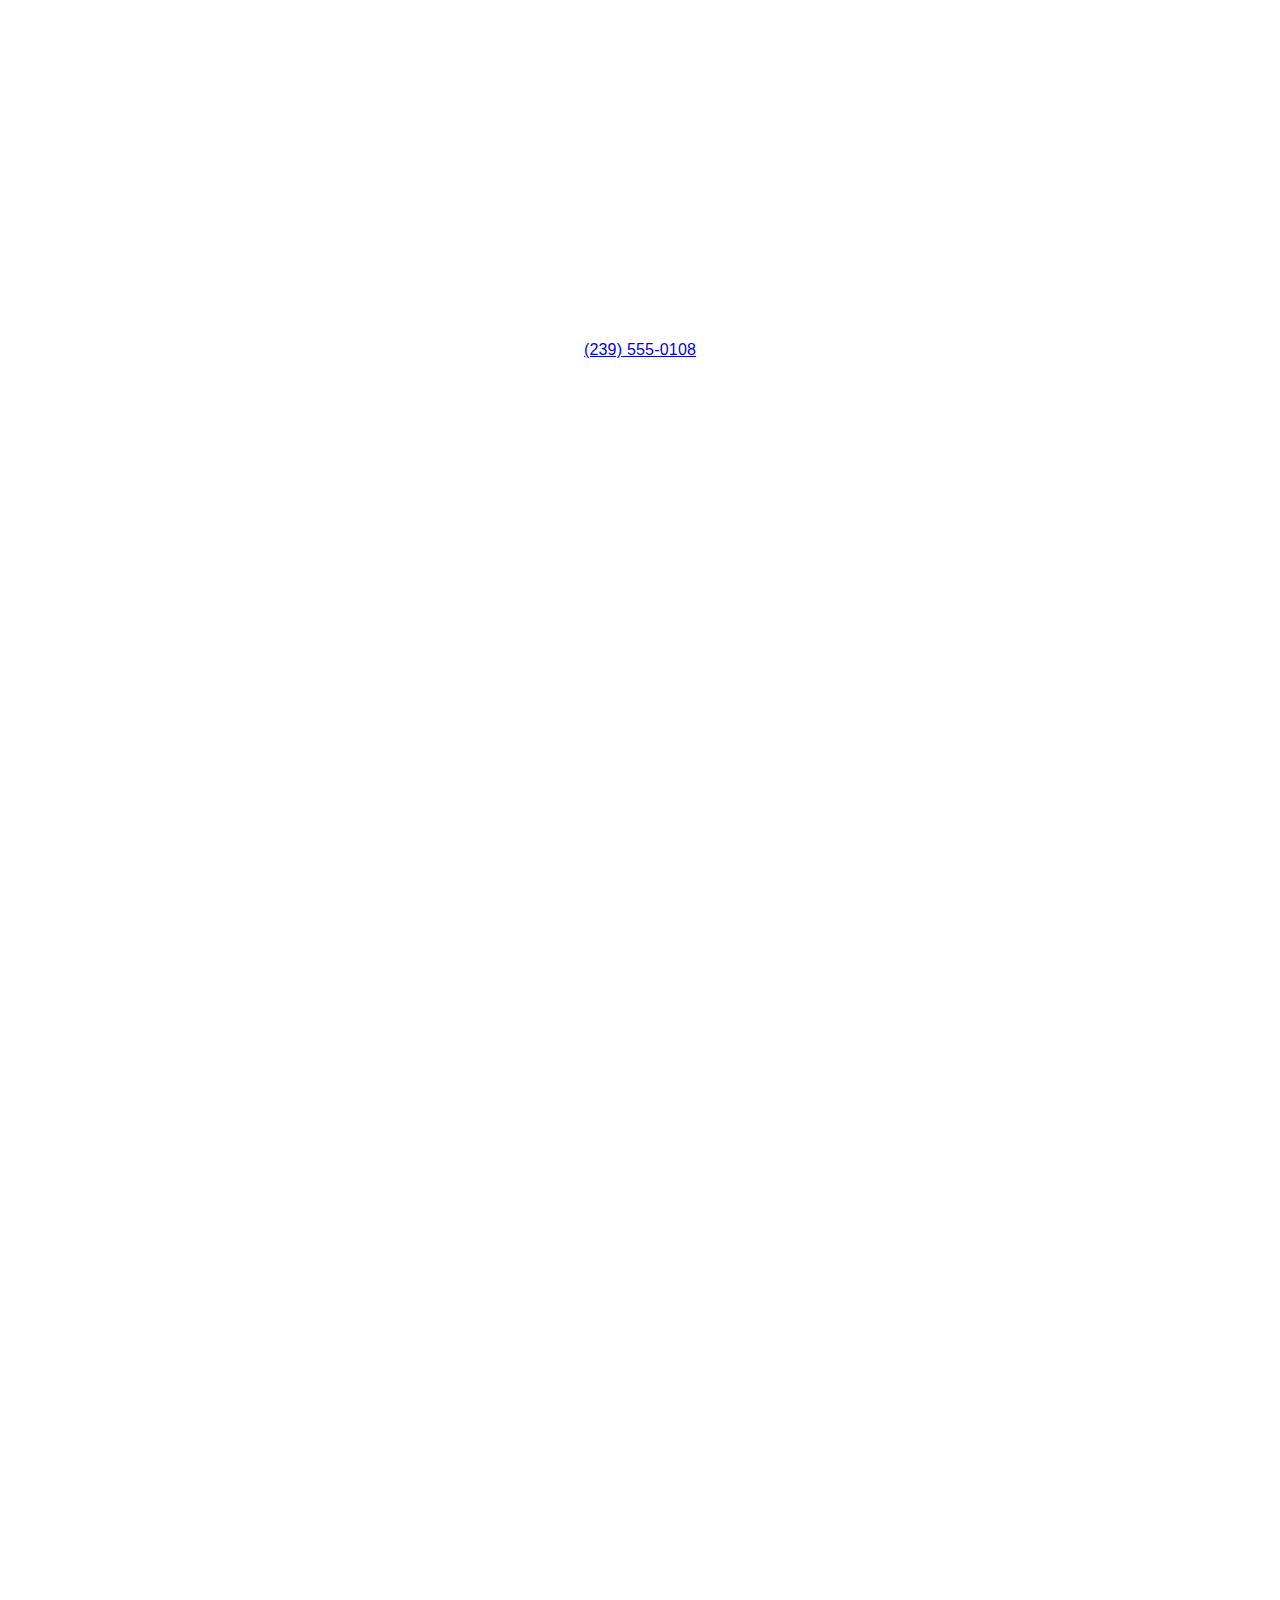
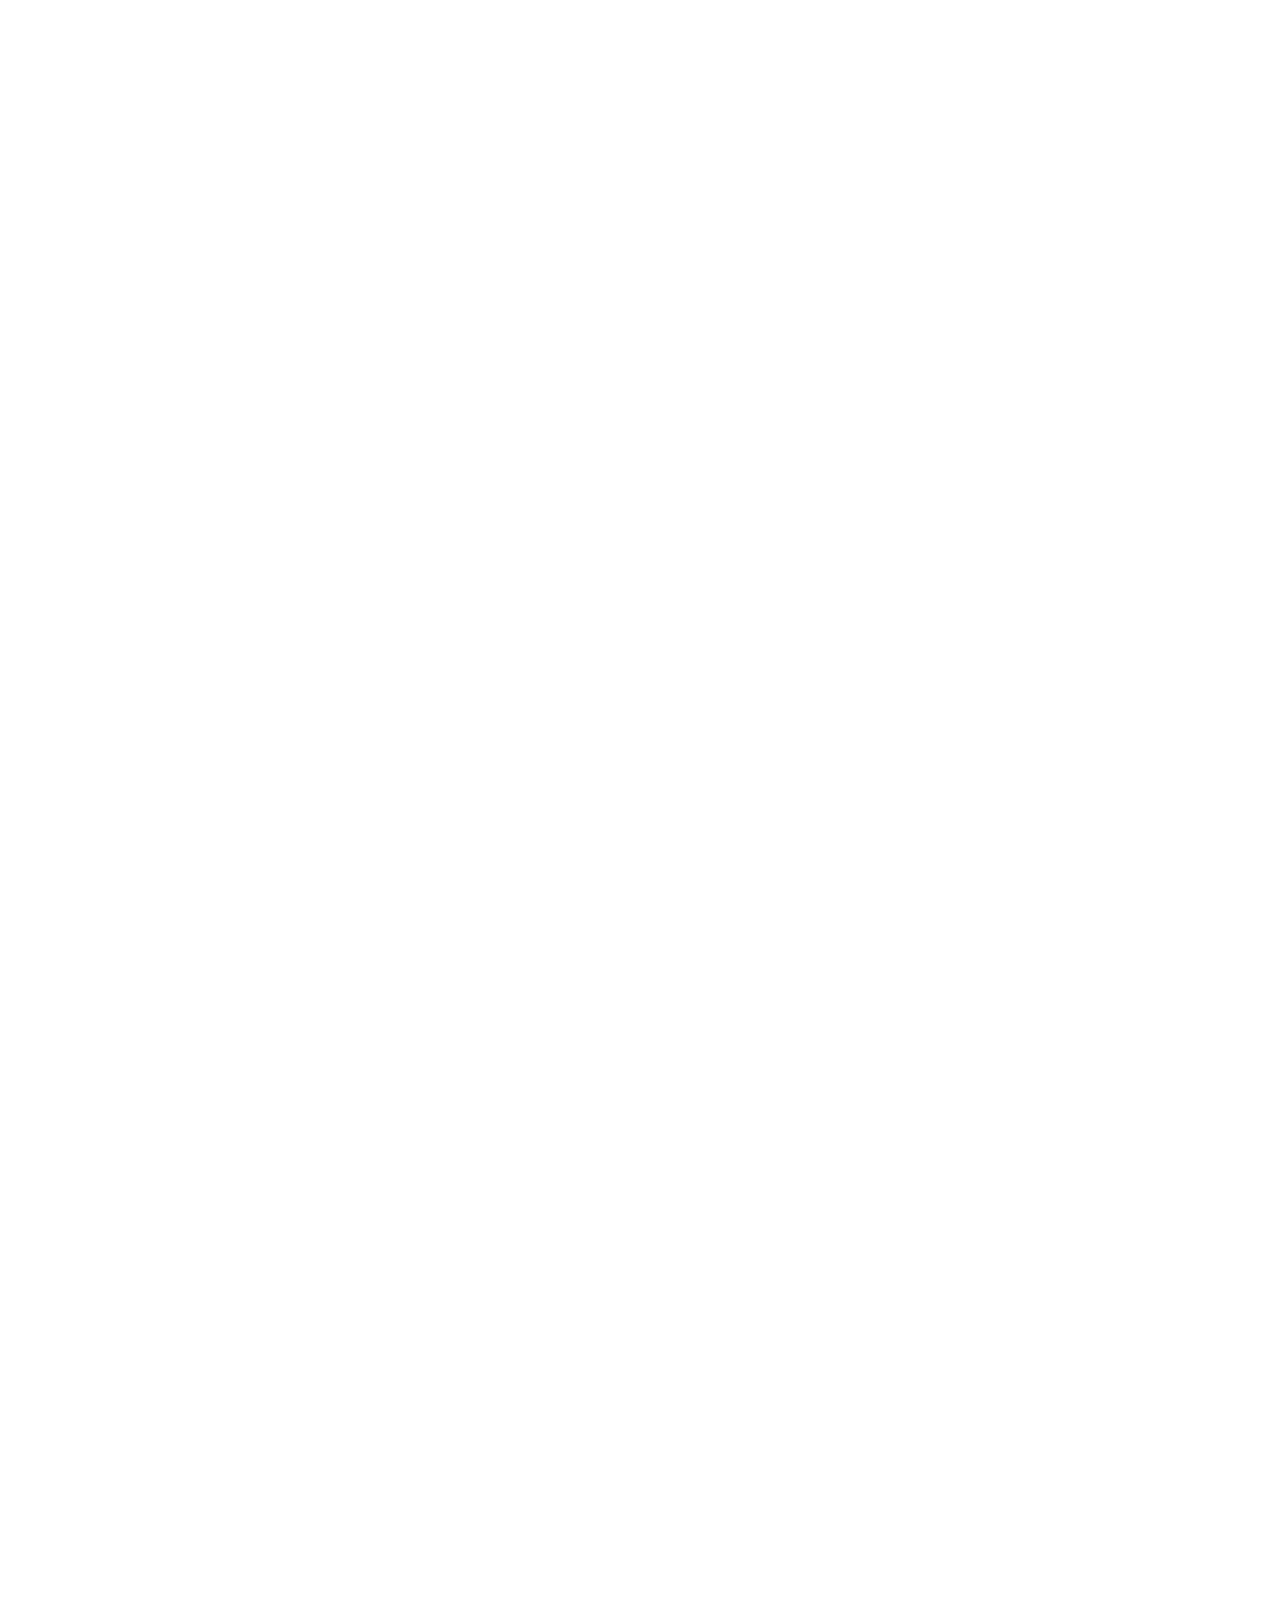
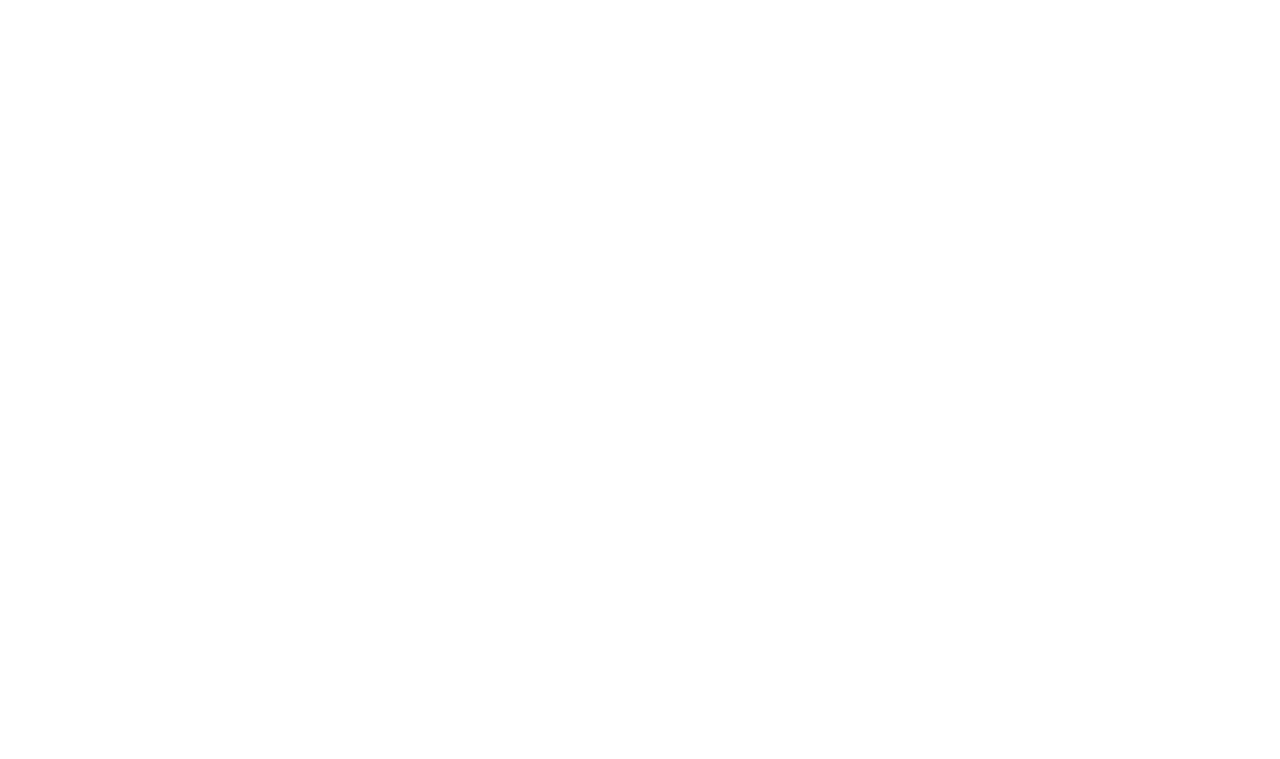
==== commit 83e8c3a1: "new css code" ====
--- a/index.html
+++ b/index.html
@@ -18,44 +18,50 @@
             <a href="#" class="container__pricing"> Pricing </a>
             <a href="#" class="container__about"> About </a>
             <a href="#" class="container__contact"> Contact </a>
+            <img src="img/figma_land.png" alt="figma land logo" class="header__logo">
         </nav>
-        <img src="img/figma_land.png" alt="figma land logo" class="header__logo">
-        <h1 class="header__title">The best products start with Figma</h1>
-        <p class="header__text">The best products start with Figma Most calendars are designed for teams. Try For Free
-        </p>
-        <a href="contacts.html" class="button">Try For Free</a>
+        <div class="header-content container">
+            <h1 class="header-content__title">The best products start with Figma</h1>
+            <p class="header-content__text">Most calendars are designed for teams.</p>
+            <a href="contacts.html" class="button">Try For Free</a>
+        </div>
     </header>
     <main>
-        <section class="features">
+        <section class="features container">
             <h2 class="features__title">Features</h2>
             <p class="features__text">Most calendars are designed for teams.</p>
             <img src="img/video_screen.png" alt="screen video with a laptop" class="features_img">
-            <div class="features__style">
-                <img src="img/mdi_drawing.png" alt="figures" class="features__icon">
-                <h3 class="features__block-title">OpenType features Variable fonts</h3>
-                <p class="features__block-text">Slate helps you see how many more days you need to work to reach your
-                    financial goal.</p>
-            </div>
-            <div class="features__style">
-                <img src="img/mdi_draw.png" alt="pencil" class="features__icon">
-                <h3 class="features__block-title">Design with real data</h3>
-                <p class="features__block-text">Slate helps you see how many more days you need to work to reach your
-                    financial goal.</p>
-            </div>
-            <div class="features__style">
-                <img src="img/mdi_brush.png" alt="brush" class="features__icon">
-                <h3 class="features__block-title">Fastest way to take action</h3>
-                <p class="features__block-text">Slate helps you see how many more days you need to work to reach your
-                    financial goal.</p>
-            </div>
-        </section>
-        <section class="way-organize">
+            <div class="features-container">
+                <div class="features__style">
+                    <img src="img/mdi_drawing.png" alt="figures" class="features__icon">
+                    <h3 class="features__block-title">OpenType features Variable fonts</h3>
+                    <p class="features__block-text">Slate helps you see how many more days you need to work to reach
+                        your
+                        financial goal.</p>
+                </div>
+                <div class="features__style">
+                    <img src="img/mdi_draw.png" alt="pencil" class="features__icon">
+                    <h3 class="features__block-title">Design with real data</h3>
+                    <p class="features__block-text">Slate helps you see how many more days you need to work to reach
+                        your
+                        financial goal.</p>
+                </div>
+                <div class="features__style">
+                    <img src="img/mdi_brush.png" alt="brush" class="features__icon">
+                    <h3 class="features__block-title">Fastest way to take action</h3>
+                    <p class="features__block-text">Slate helps you see how many more days you need to work to reach
+                        your
+                        financial goal.</p>
+                </div>
+            </div>
+        </section>
+        <section class="way-organize container">
             <h2 class="way-organize__title">Fastest way to organize </h2>
             <p class="way-organize__text">Most calendars are designed for teams. </p>
             <button class="button">Try For Free</button>
             <img src="img/screen_content.png" alt="screen content" class="way-organize__img">
         </section>
-        <section class="newsletter">
+        <section class="newsletter container">
             <p class="newsletter__text">At your fingertips</p>
             <h2 class="newsletter__title">Newsletter </h2>
             <p class="newsletter__main-text">Most calendars are designed for teams. Slate is designed for freelancers
@@ -68,7 +74,7 @@
                 <input type="submit" value="Subscribe">
             </form>
         </section>
-        <section class="partners">
+        <section class="partners container">
             <h2 class="partners__title">Partners</h2>
             <p class="partners___text">Most calendars are designed for teams. Slate is designed for freelancers</p>
             <div class="partners__logo">
@@ -79,7 +85,7 @@
             </div>
             <button class="button">Try For Free</button>
         </section>
-        <section class="testimonials">
+        <section class="testimonials container">
             <h2 class="testimonials__title">Testimonials</h2>
             <img src="img/logos_ibm.png" alt="logos ibm" class="testimonials__logo">
             <p class="testimonials__text">Most calendars are designed for teams. Slate is designed for freelancers who
@@ -92,7 +98,7 @@
             </div>
             <button class="button">More Testimonials</button>
         </section>
-        <section class="pricing">
+        <section class="pricing container">
             <h2 class="pricing__title">Pricing</h2>
             <p class="pricing__text">Most calendars are designed for teams.</p>
             <div class="pricing__free free">
@@ -141,7 +147,7 @@
 
     </main>
     <footer>
-        <nav class="menu">
+        <nav class="menu container">
             <div class="menu__bloc bloc">
                 <h3 class="bloc__title">Annette Steward</h3>
                 <ul class="bloc__list">
--- a/css/index.css
+++ b/css/index.css
@@ -1,11 +1,4 @@
-/* selector */
-
-@import url(common.css);
-@import url(index-header.css);
-@import url(index-features.css);
-@import url(index-footer.css);
-@import url(index-way-organize.css);
-@import url(index-newsletter.css);
-@import url(index-partners.css);
-@import url(index-testimonials.css);
-@import url(index-pricing.css);
+@import url(controls.css);
+@import url(global.css);
+@import url(header.css);
+@import url(features.css);
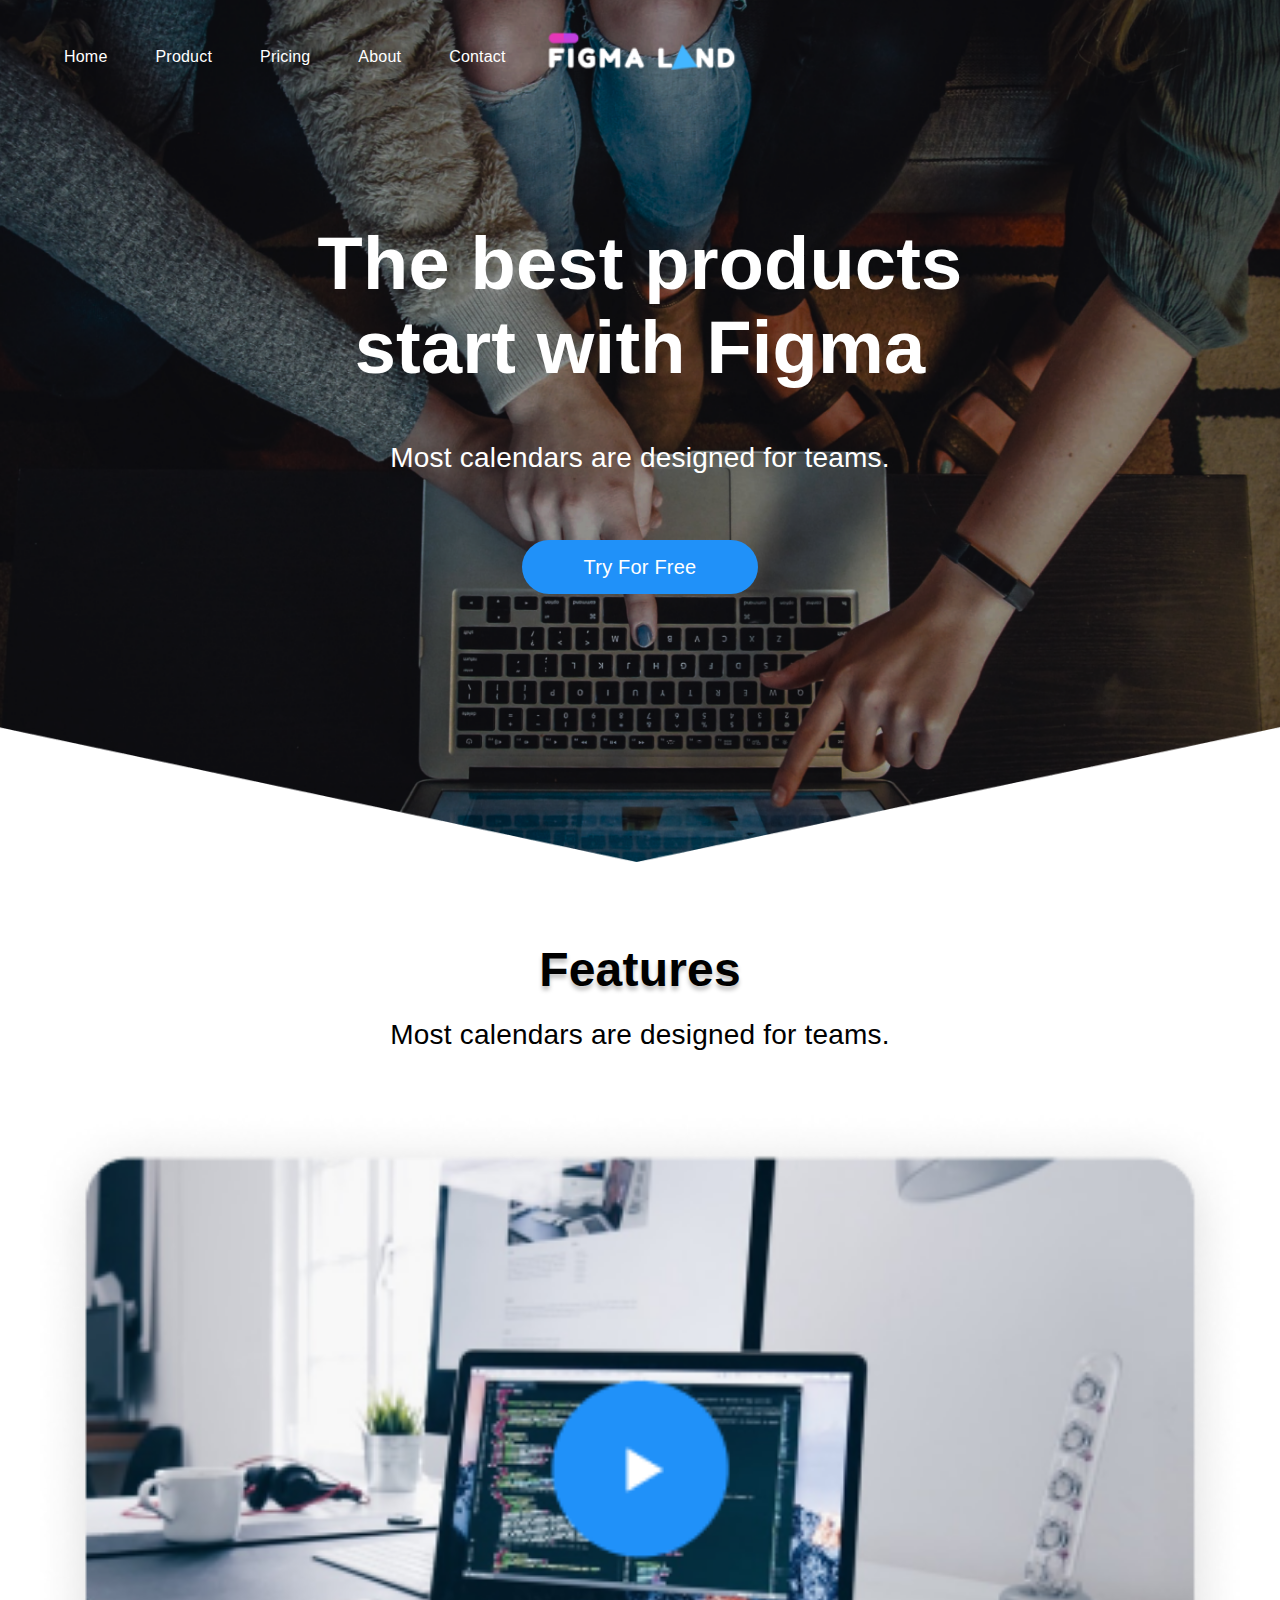
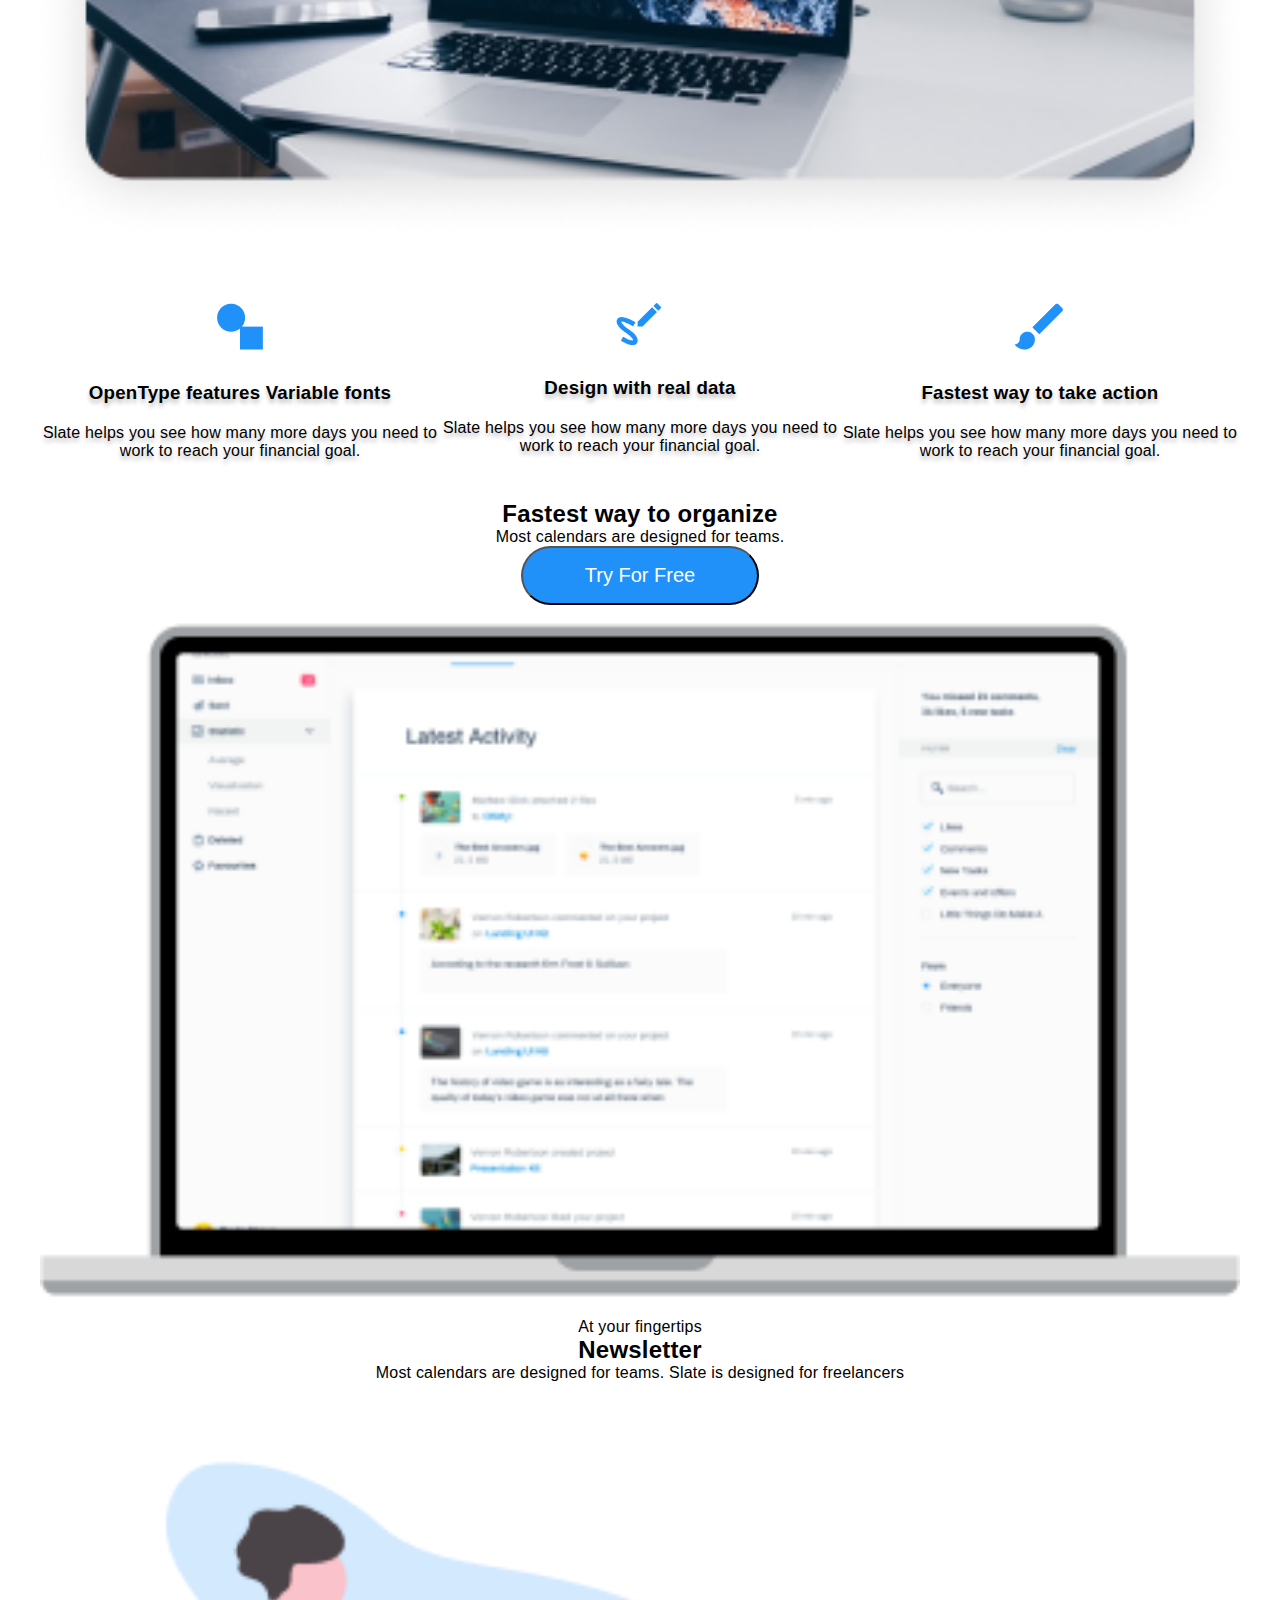
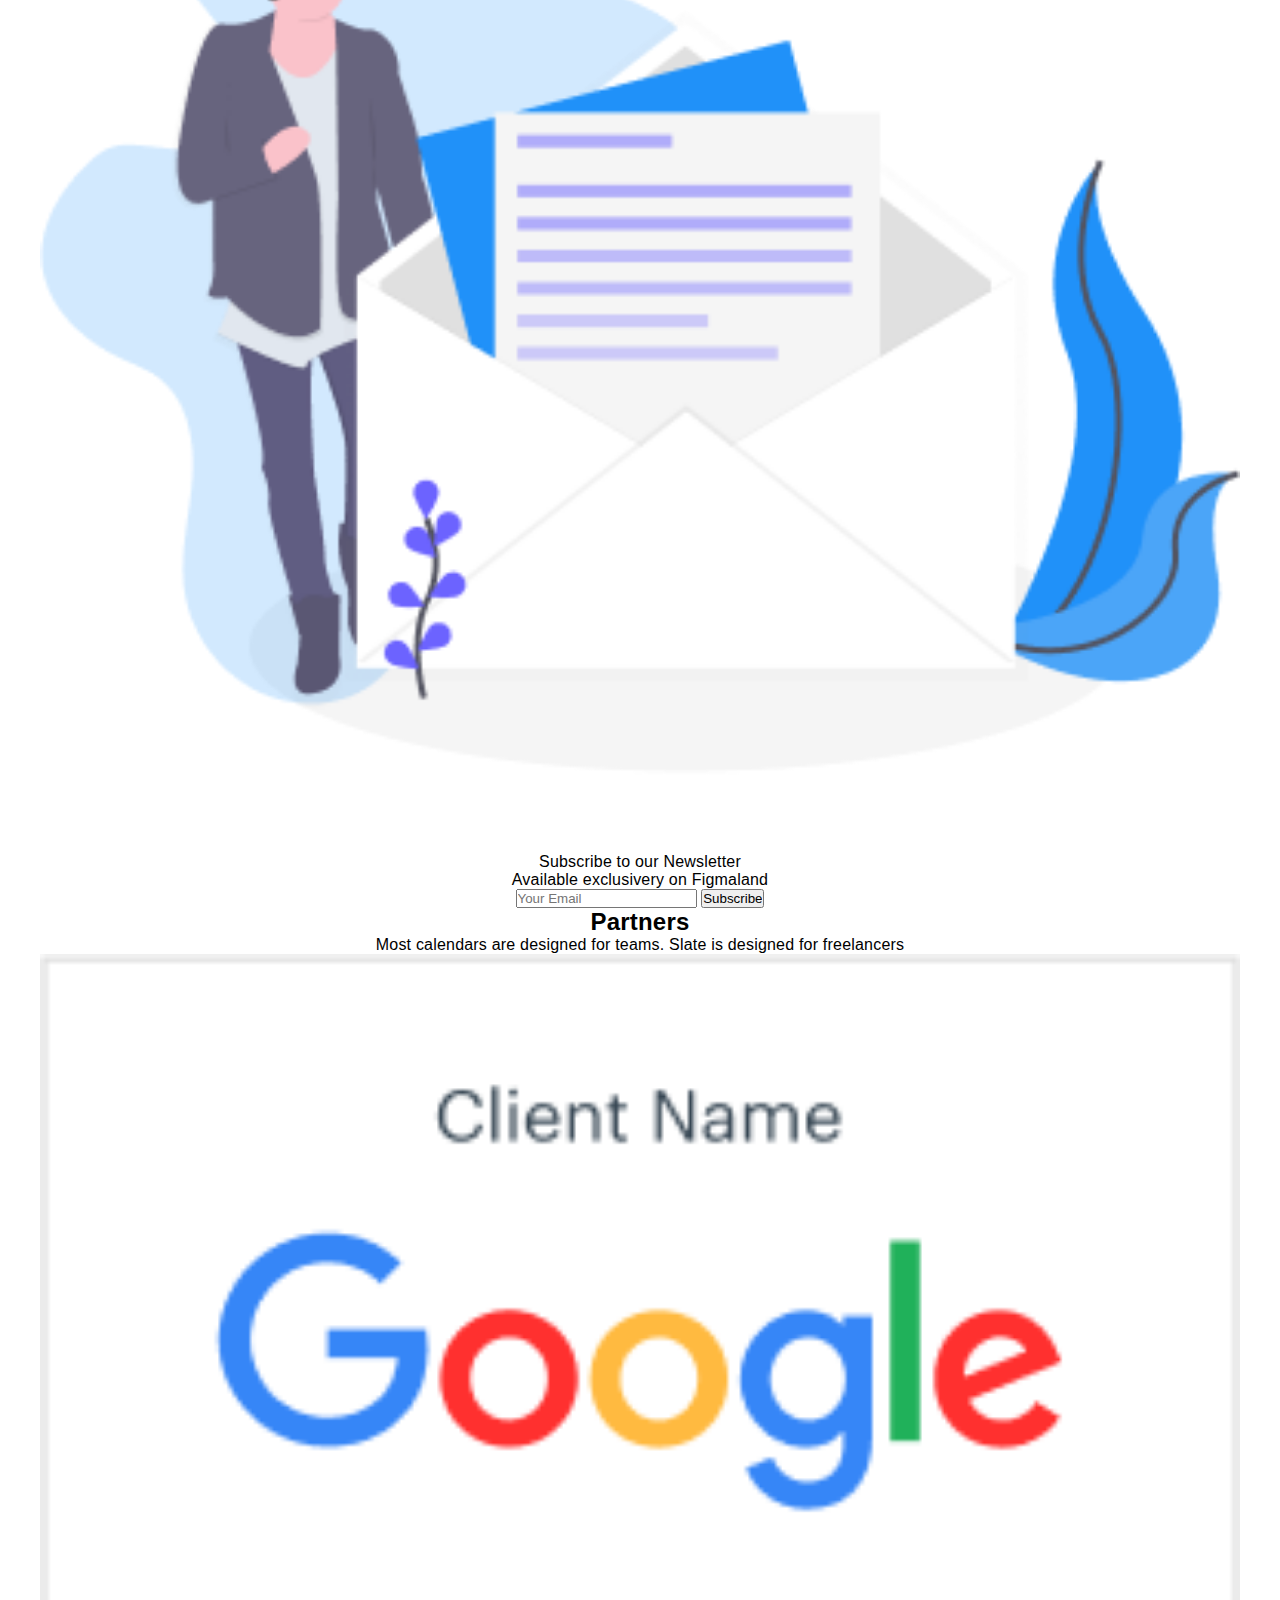
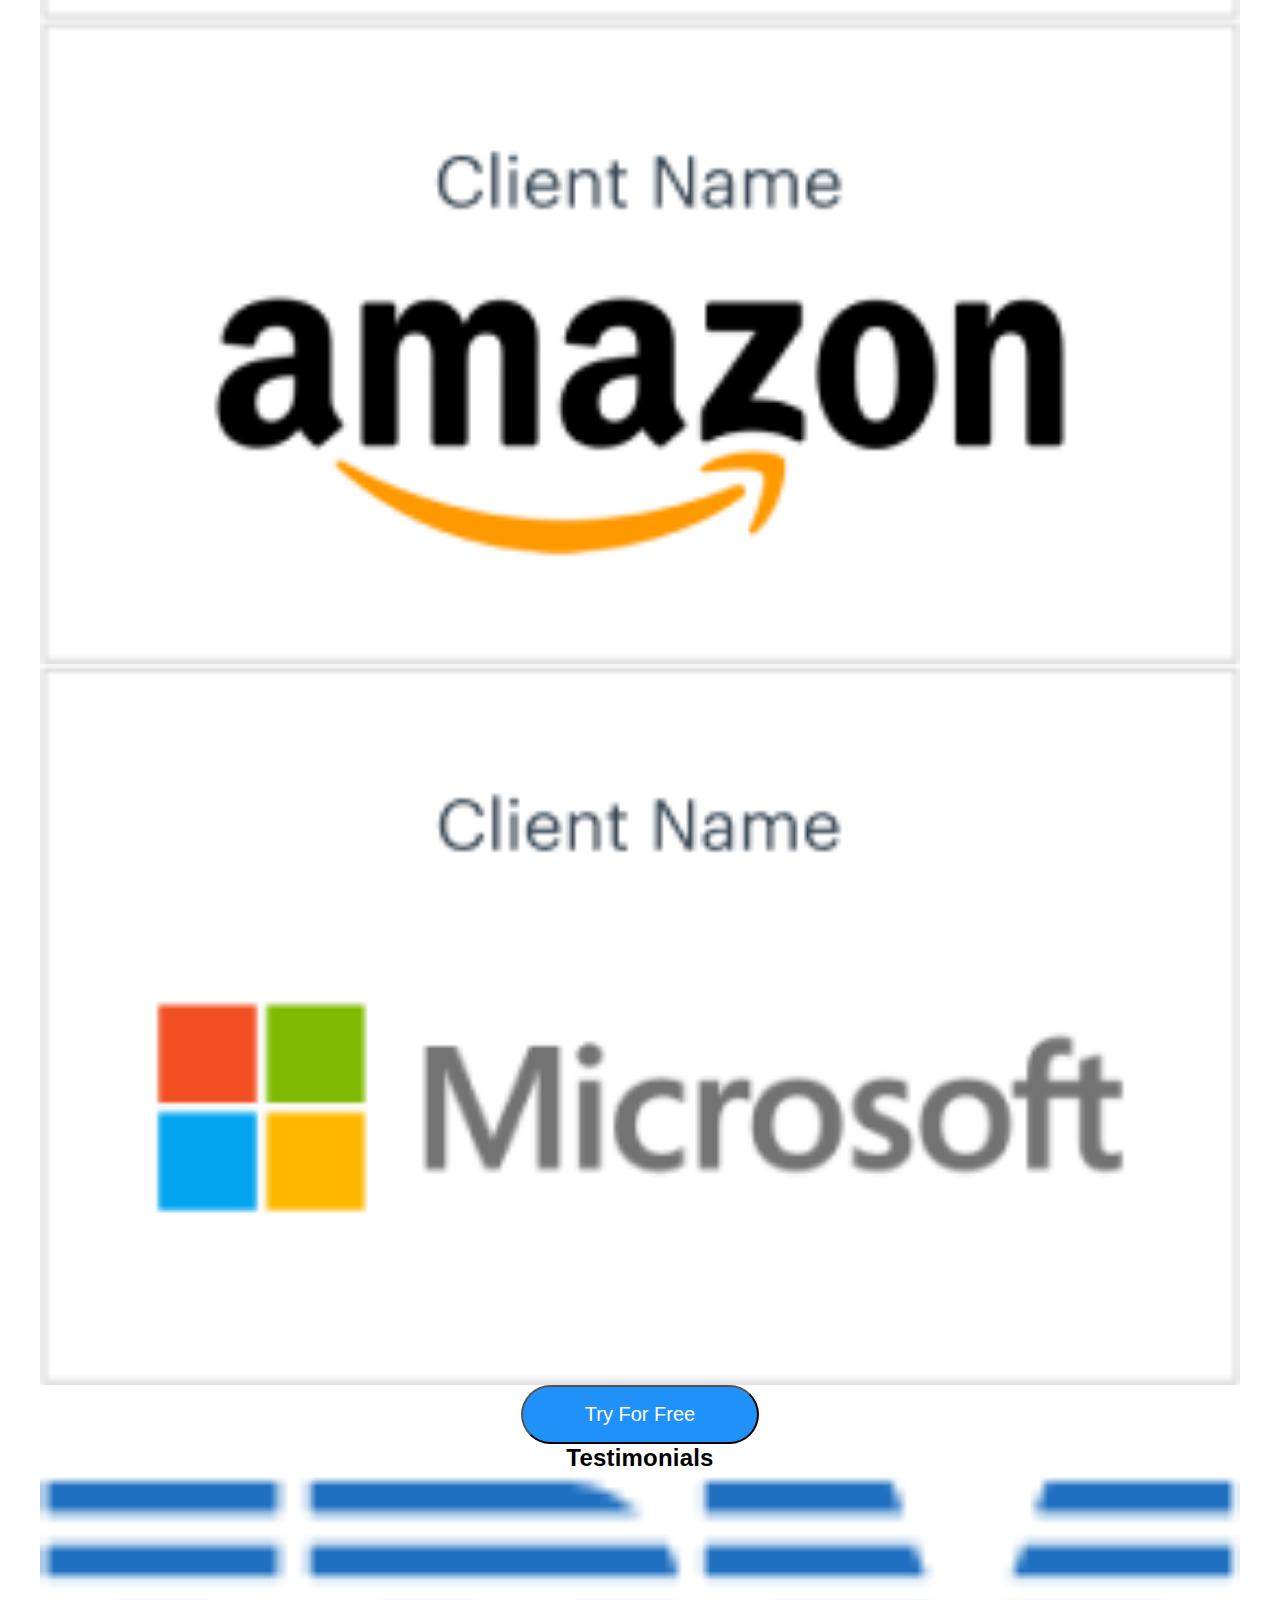
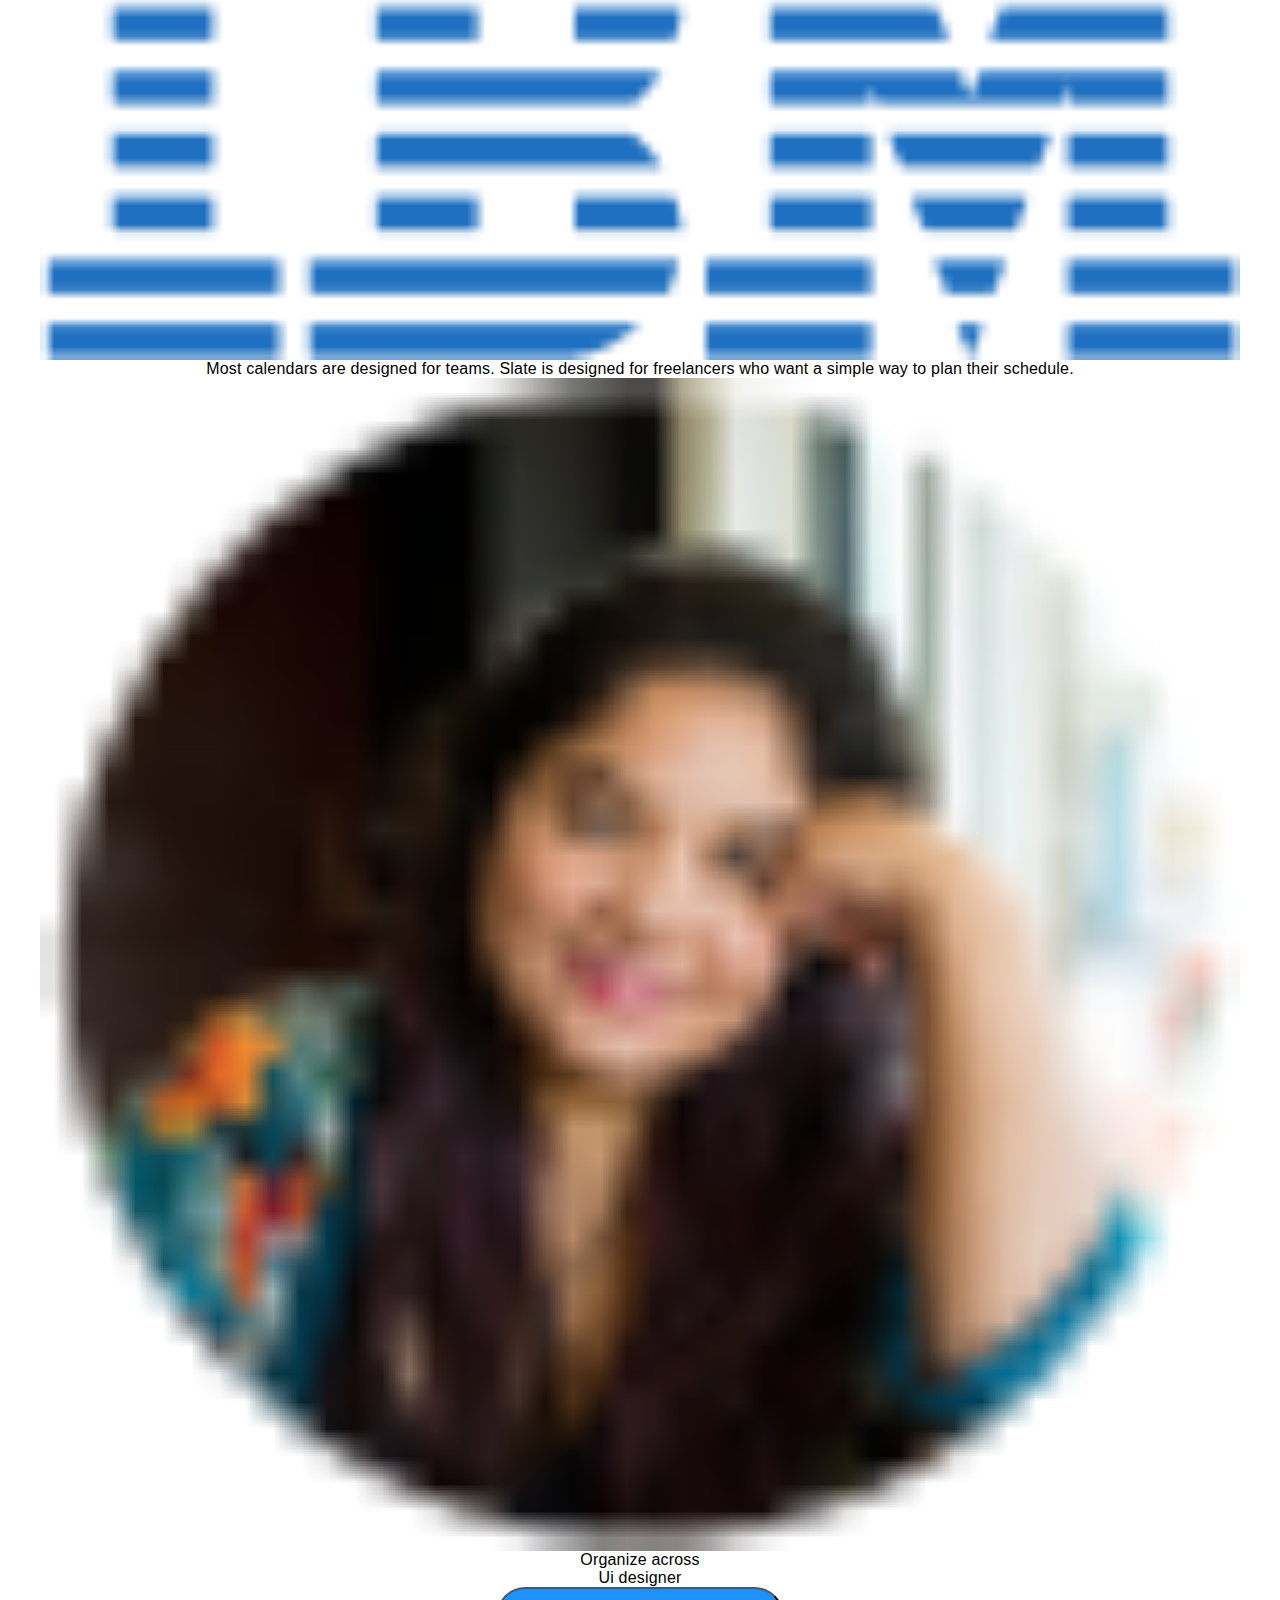
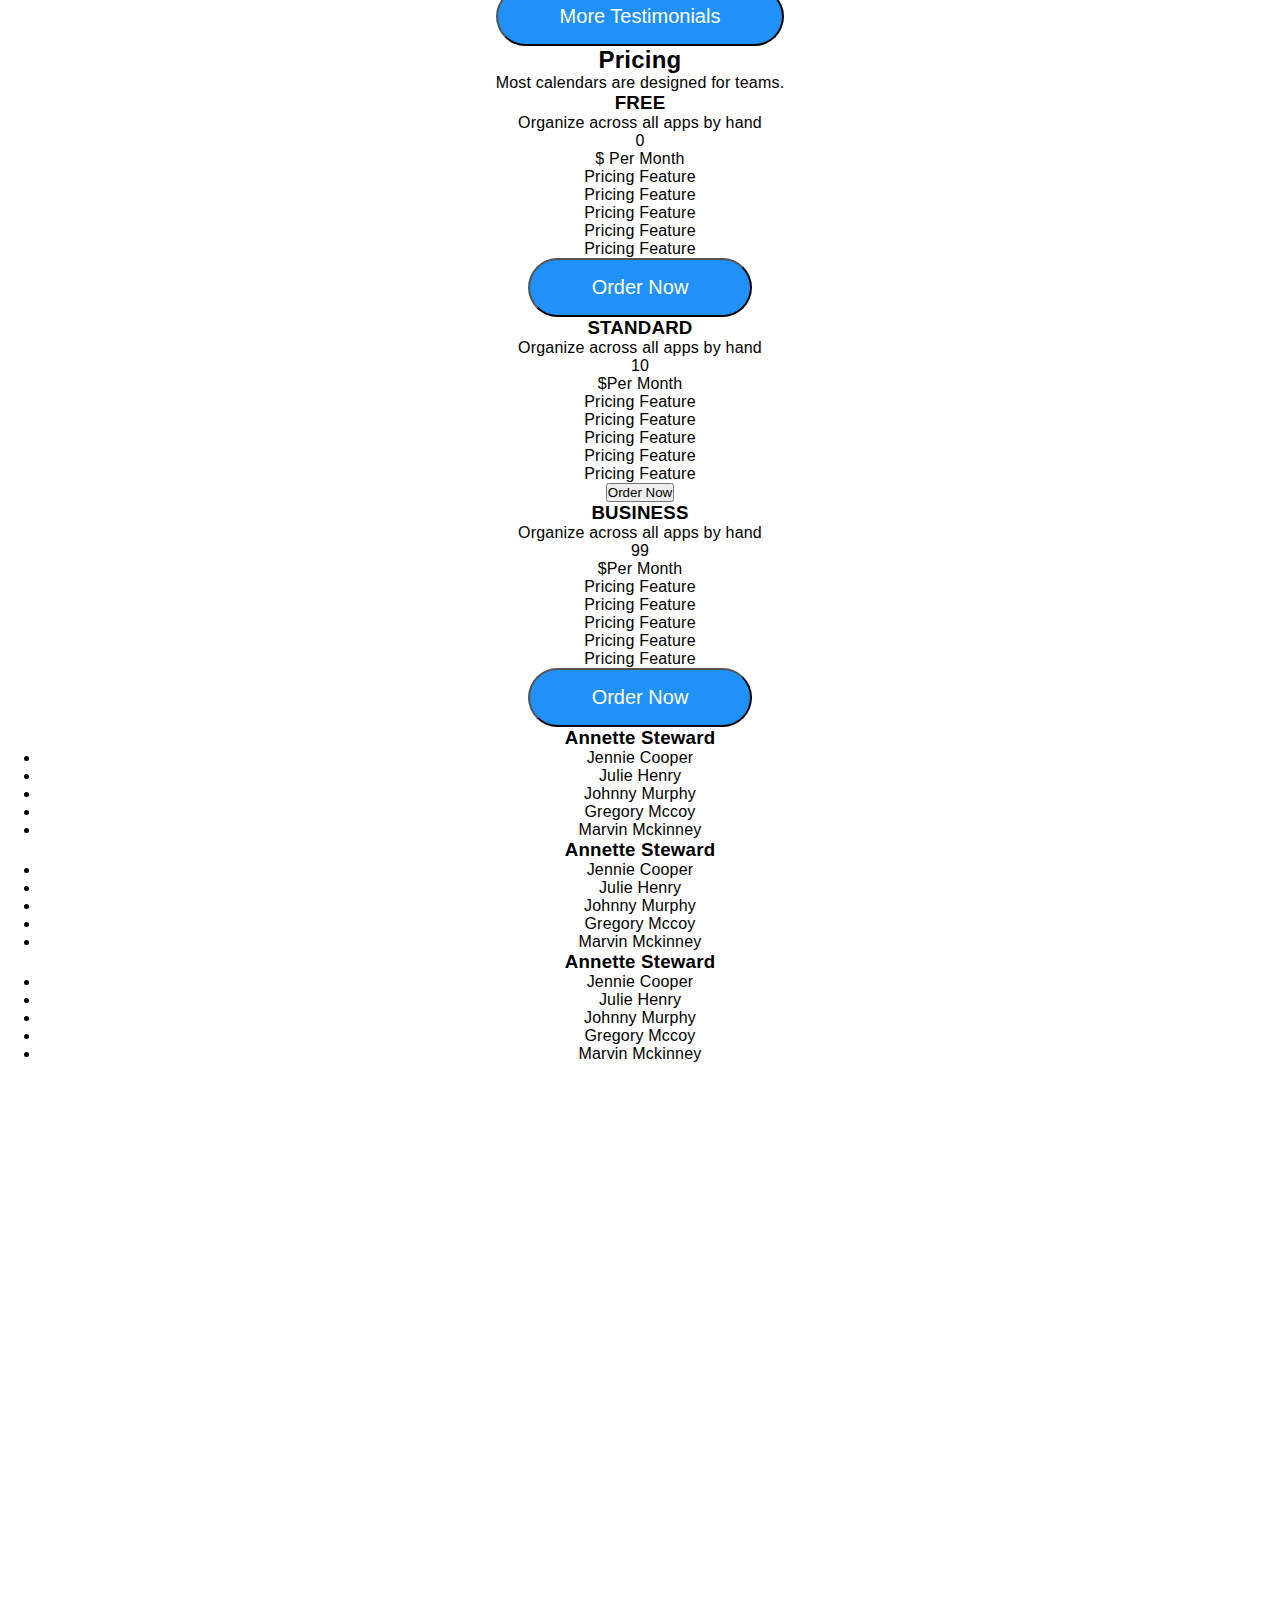
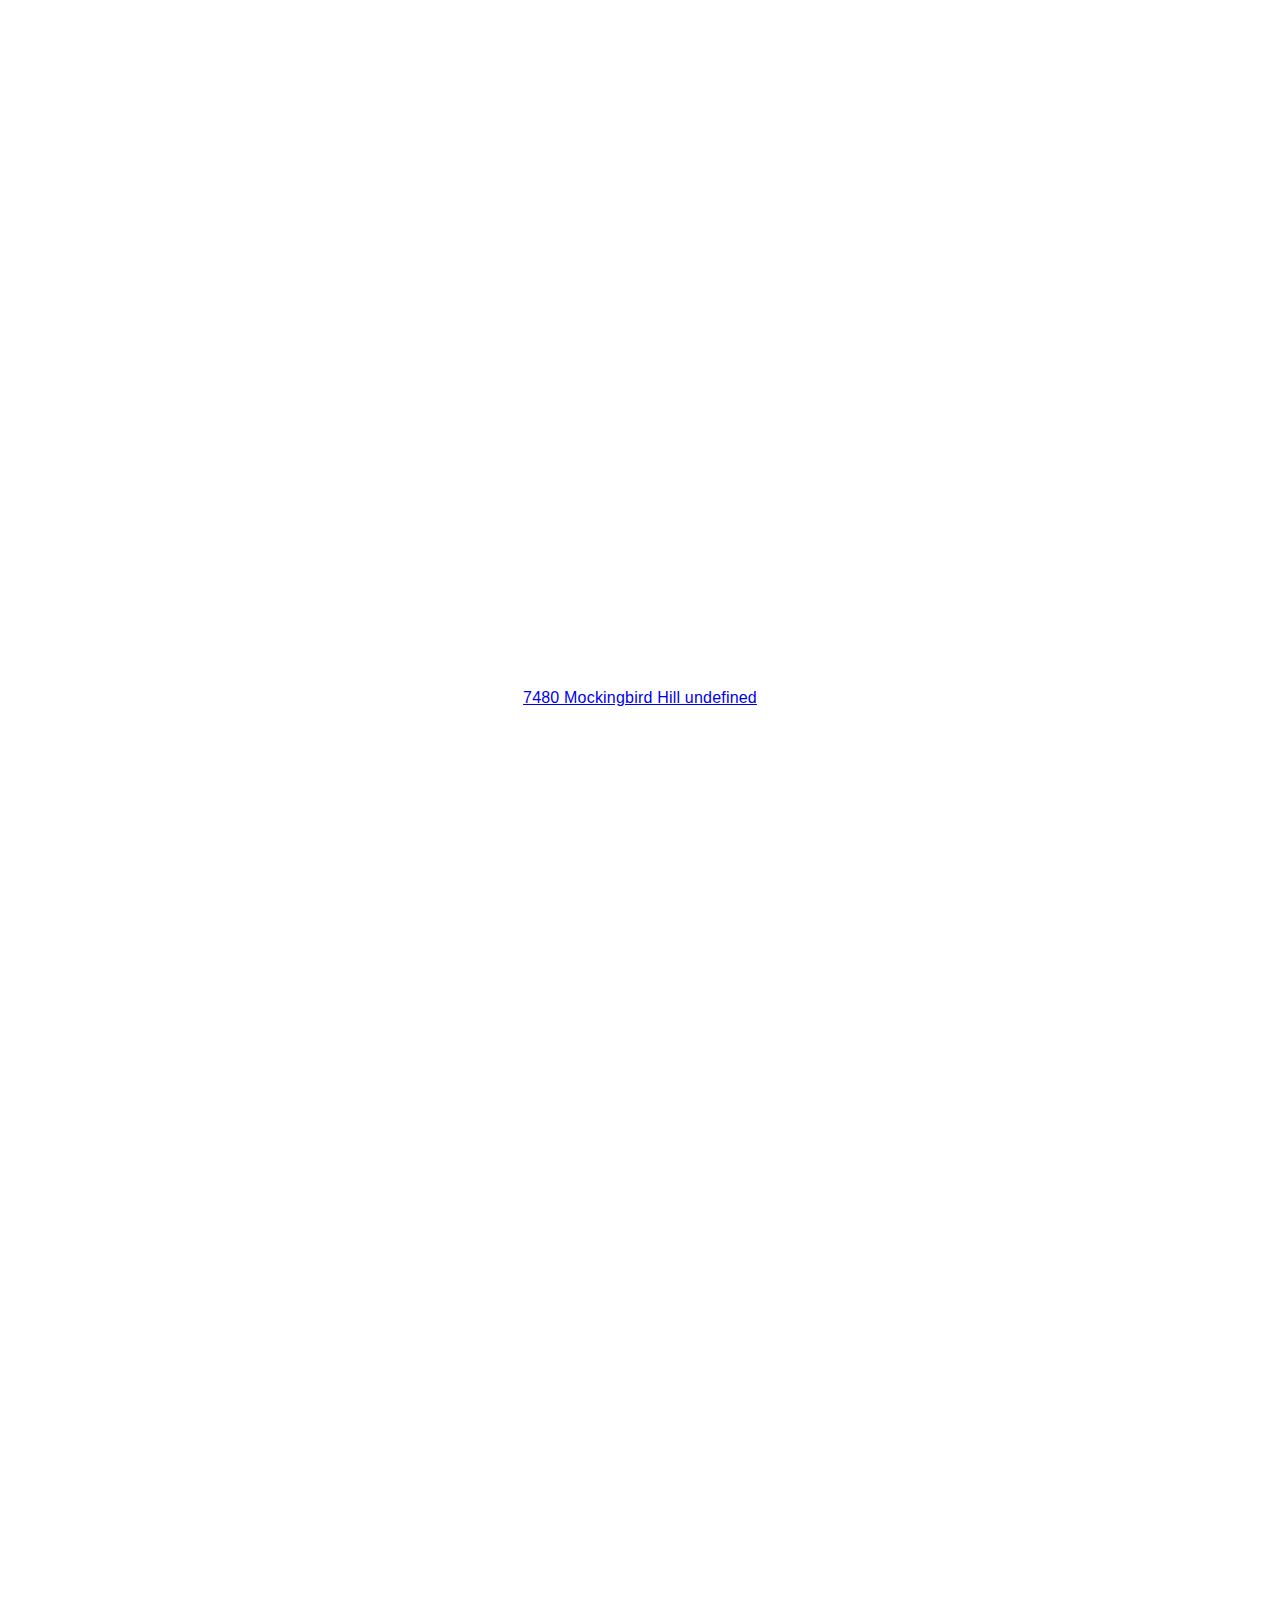
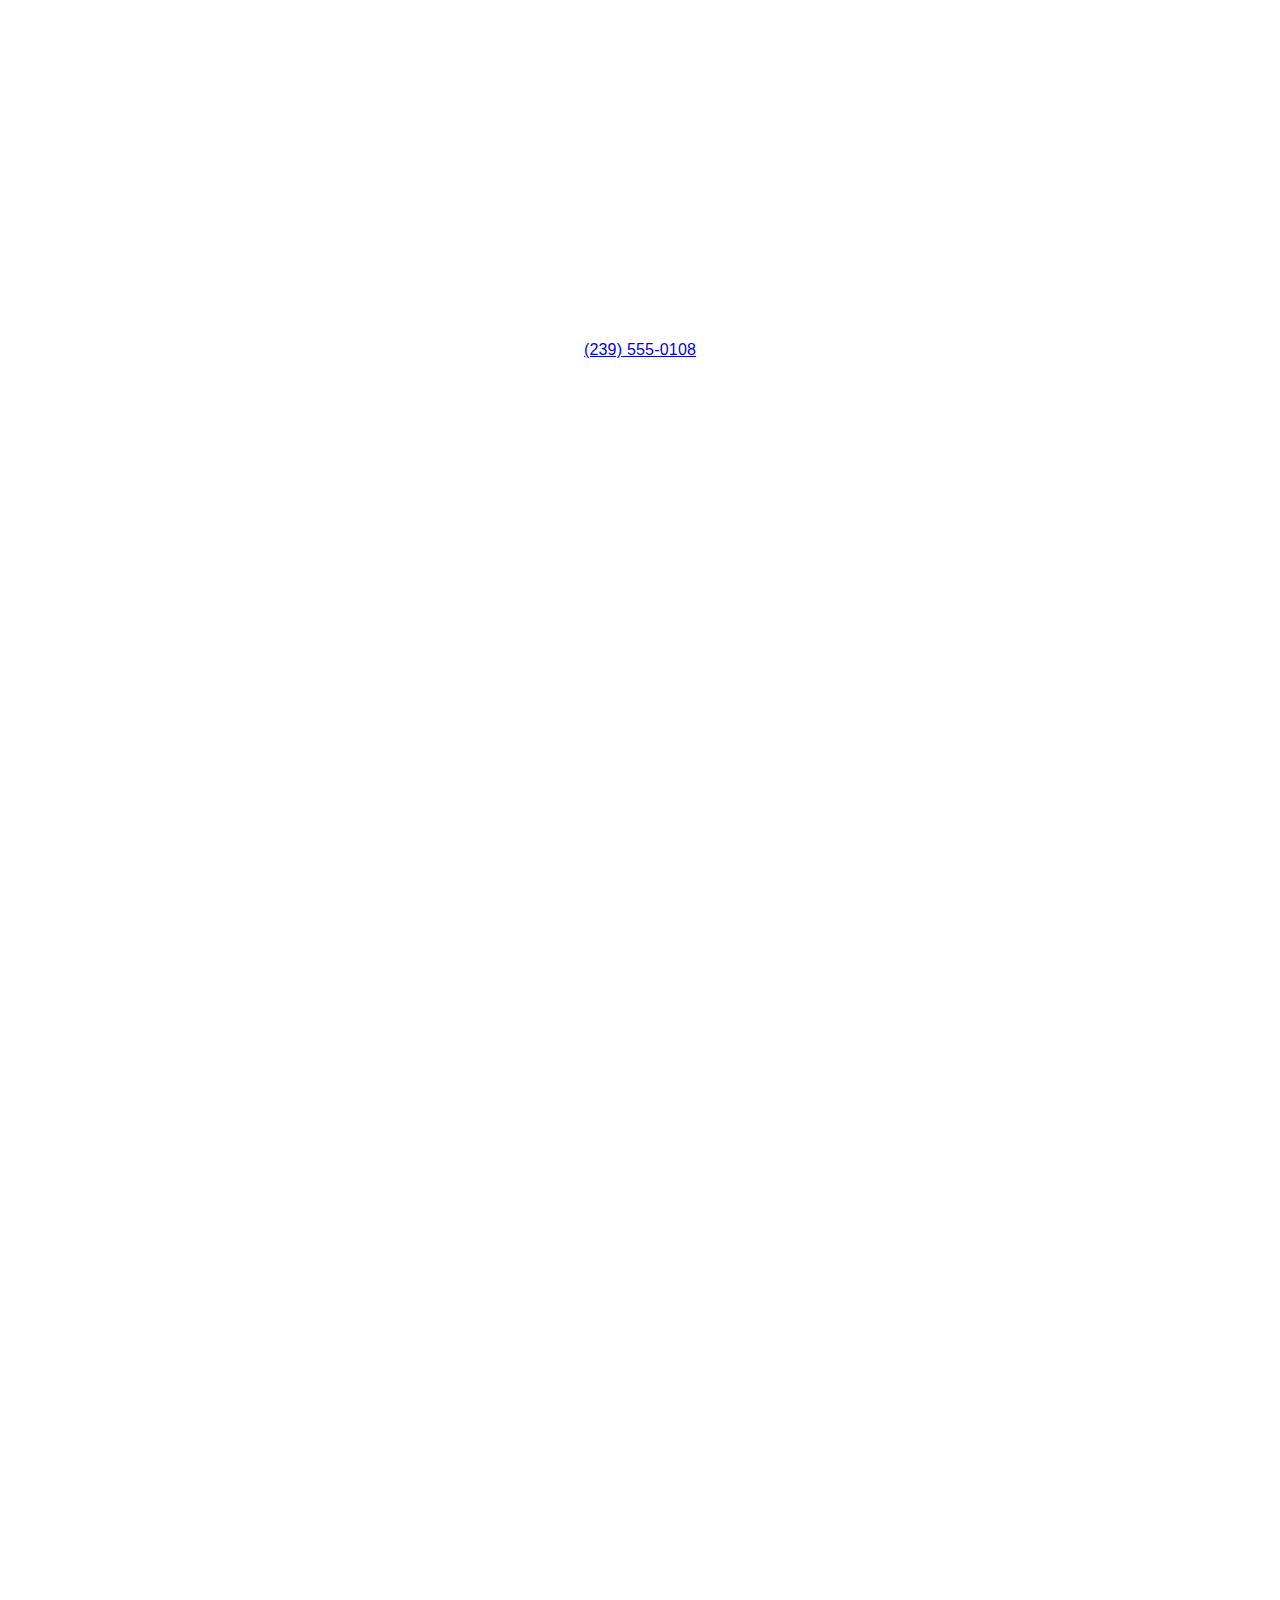
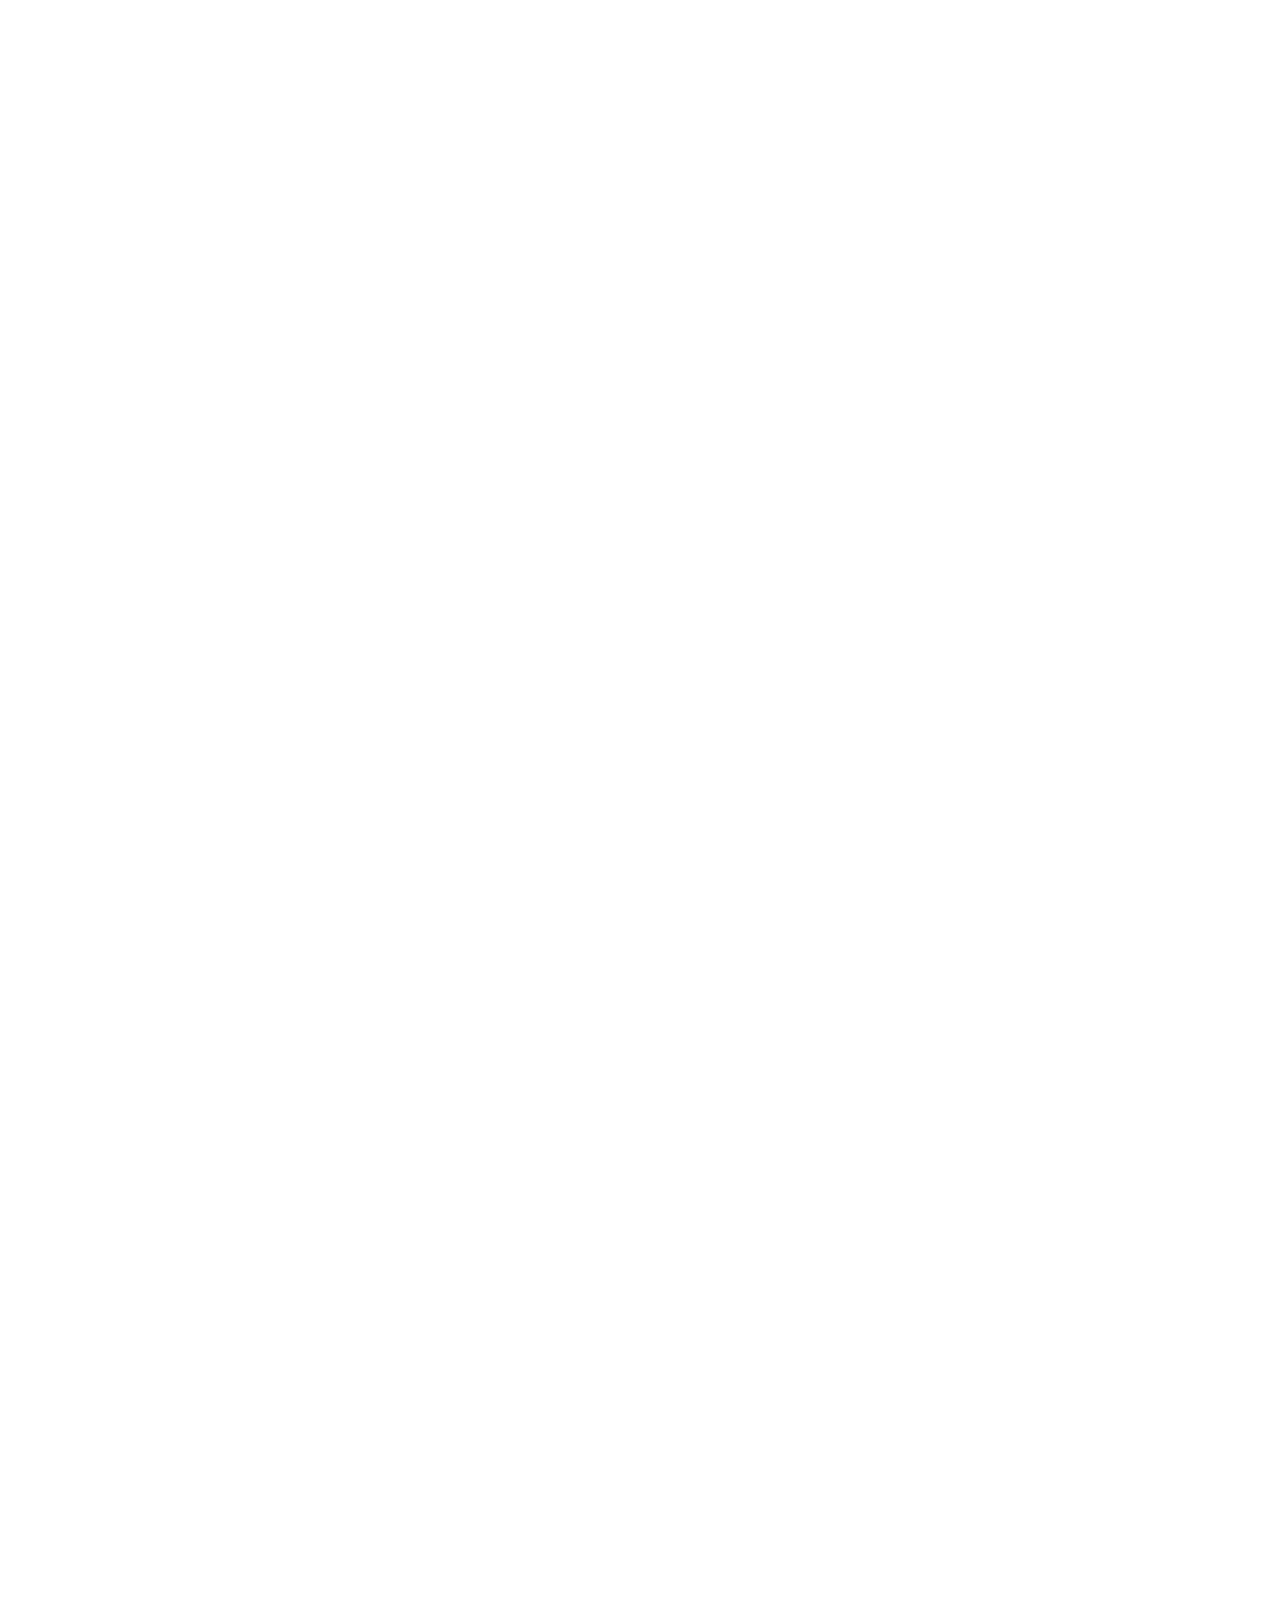
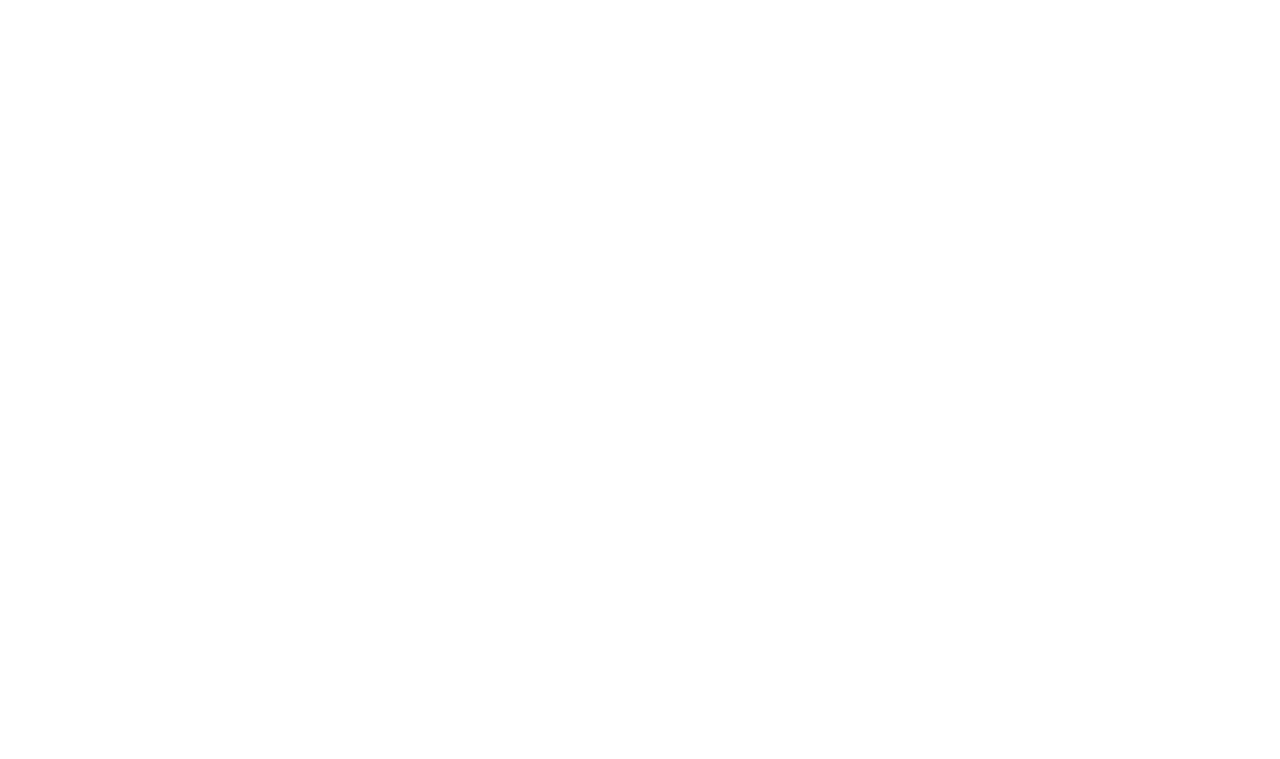
==== commit 1206c315: "edited css" ====
--- a/index.html
+++ b/index.html
@@ -13,11 +13,11 @@
 <body>
     <header class="header">
         <nav class="header-nav container">
-            <a href="#" class="container__home"> Home </a>
-            <a href="#" class="container__product"> Product </a>
-            <a href="#" class="container__pricing"> Pricing </a>
-            <a href="#" class="container__about"> About </a>
-            <a href="#" class="container__contact"> Contact </a>
+            <a href="#" class="container__link"> Home </a>
+            <a href="#" class="container__link"> Product </a>
+            <a href="#" class="container__link"> Pricing </a>
+            <a href="#" class="container__link"> About </a>
+            <a href="#" class="container__link"> Contact </a>
             <img src="img/figma_land.png" alt="figma land logo" class="header__logo">
         </nav>
         <div class="header-content container">
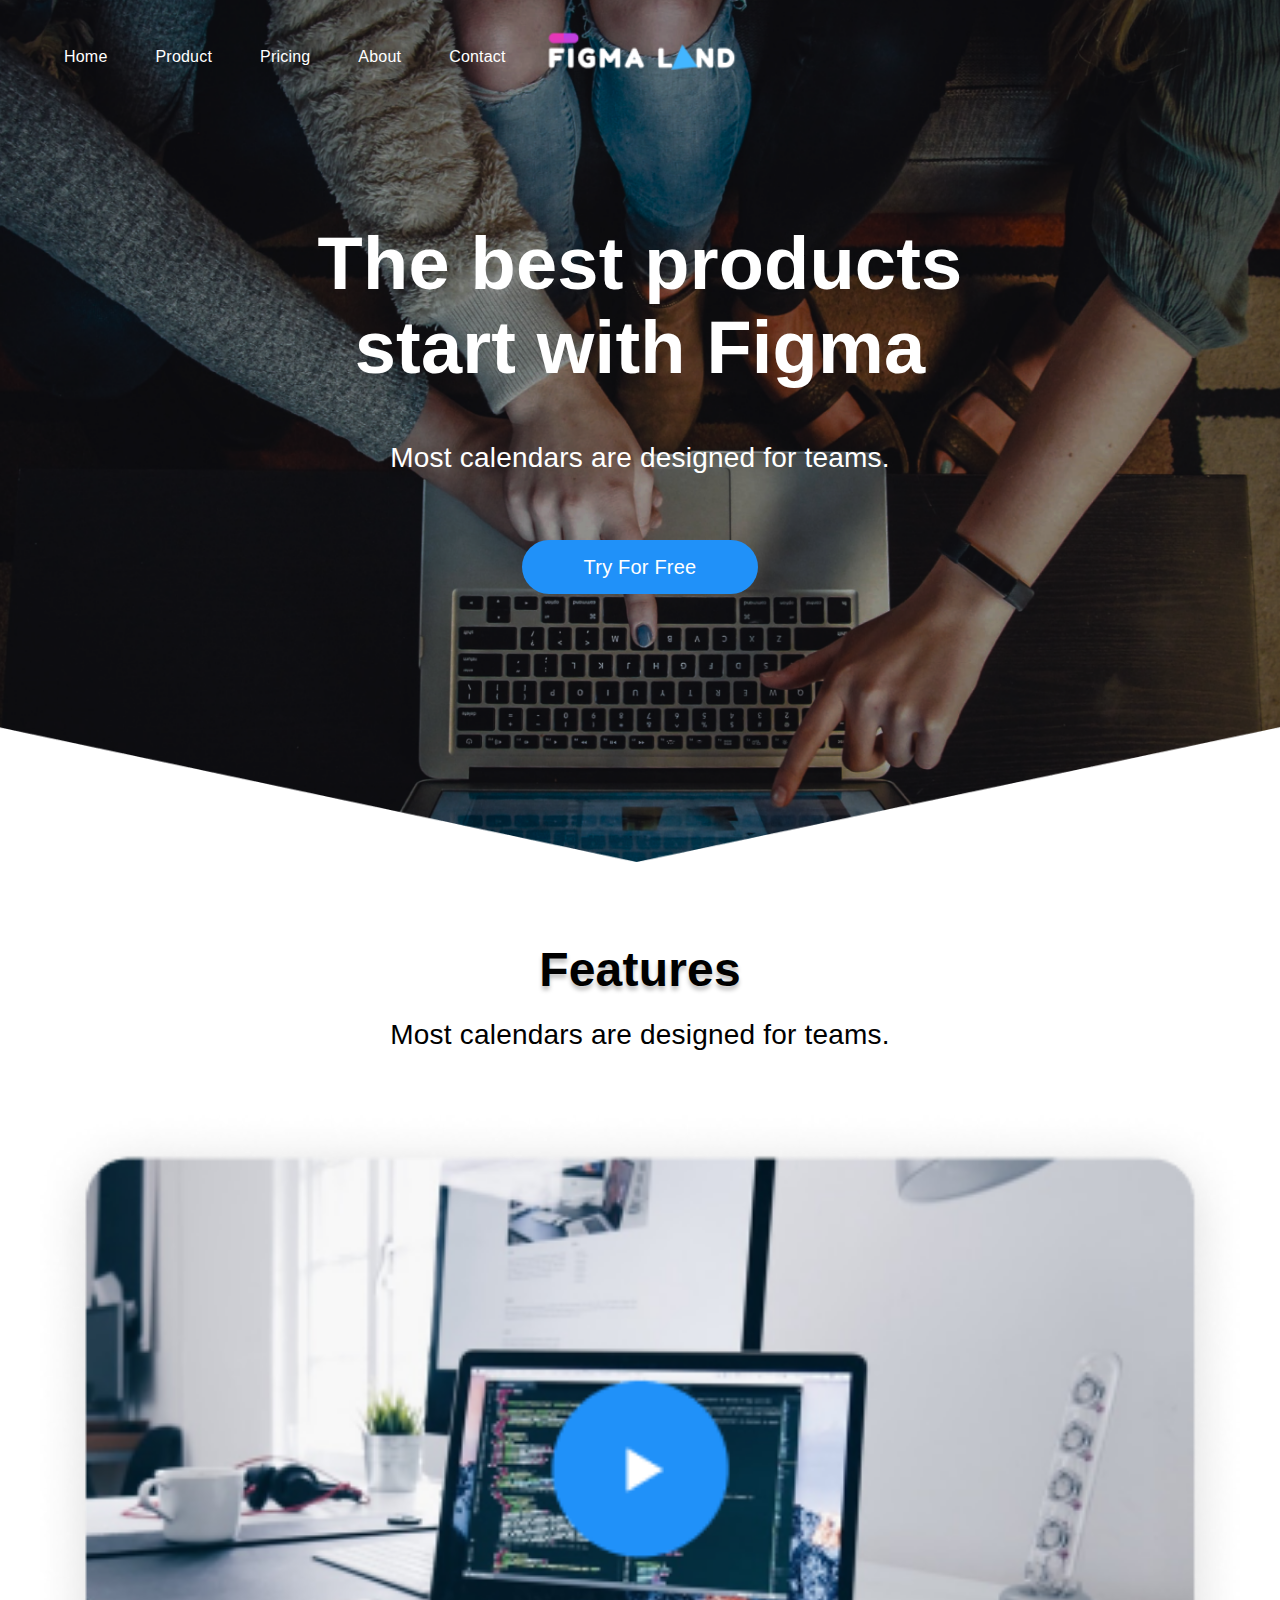
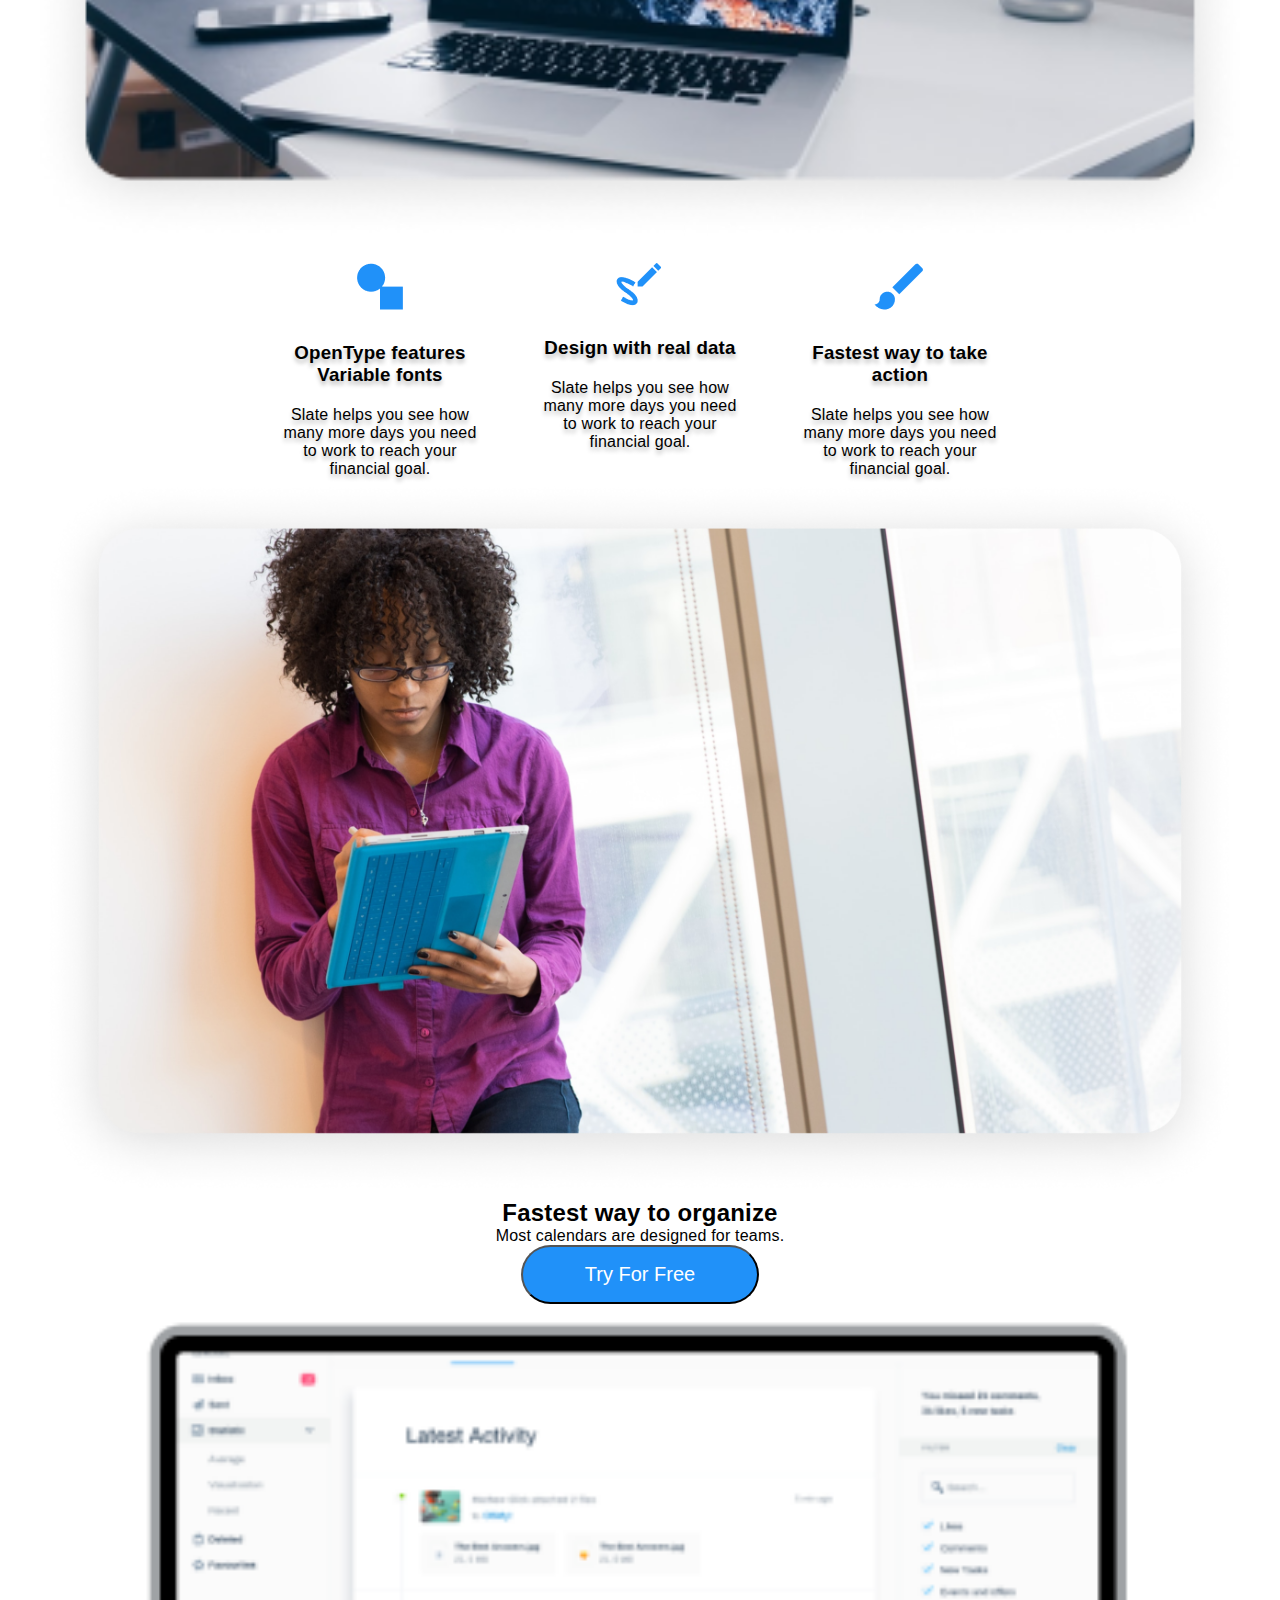
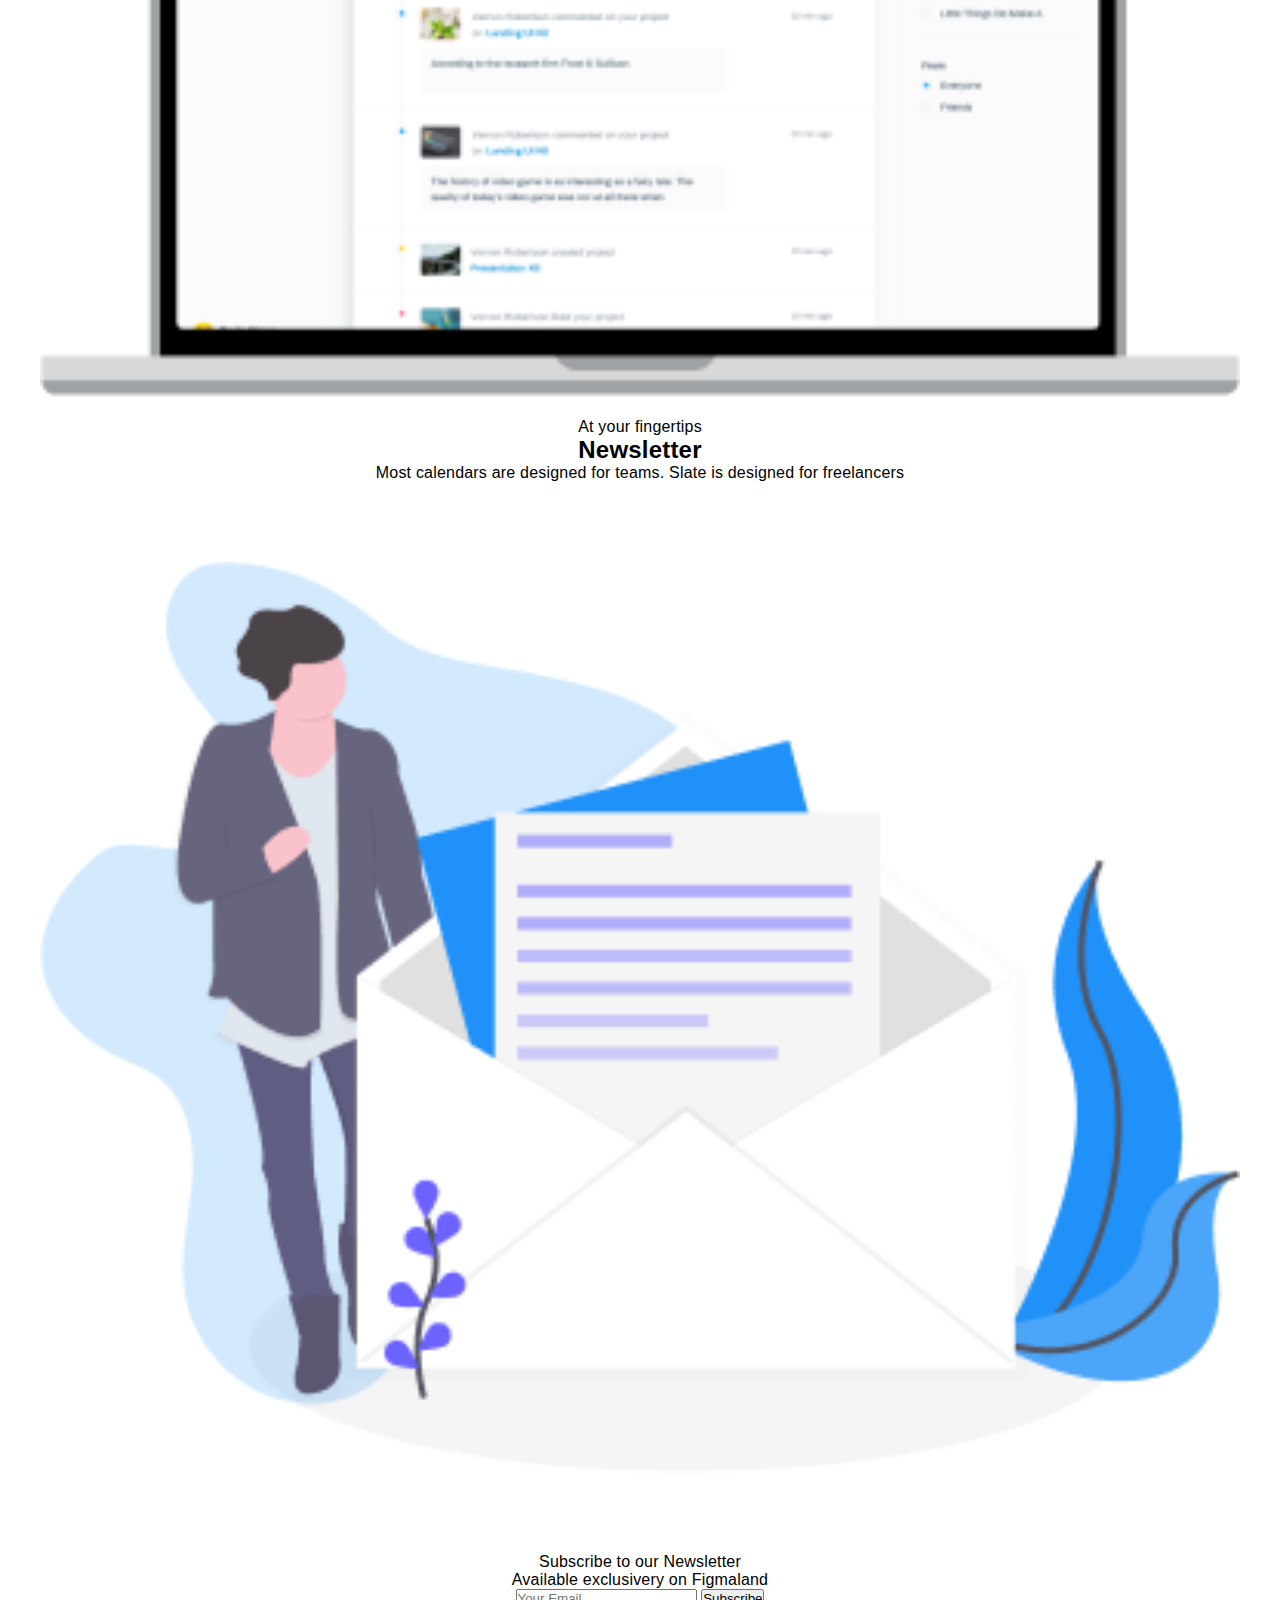
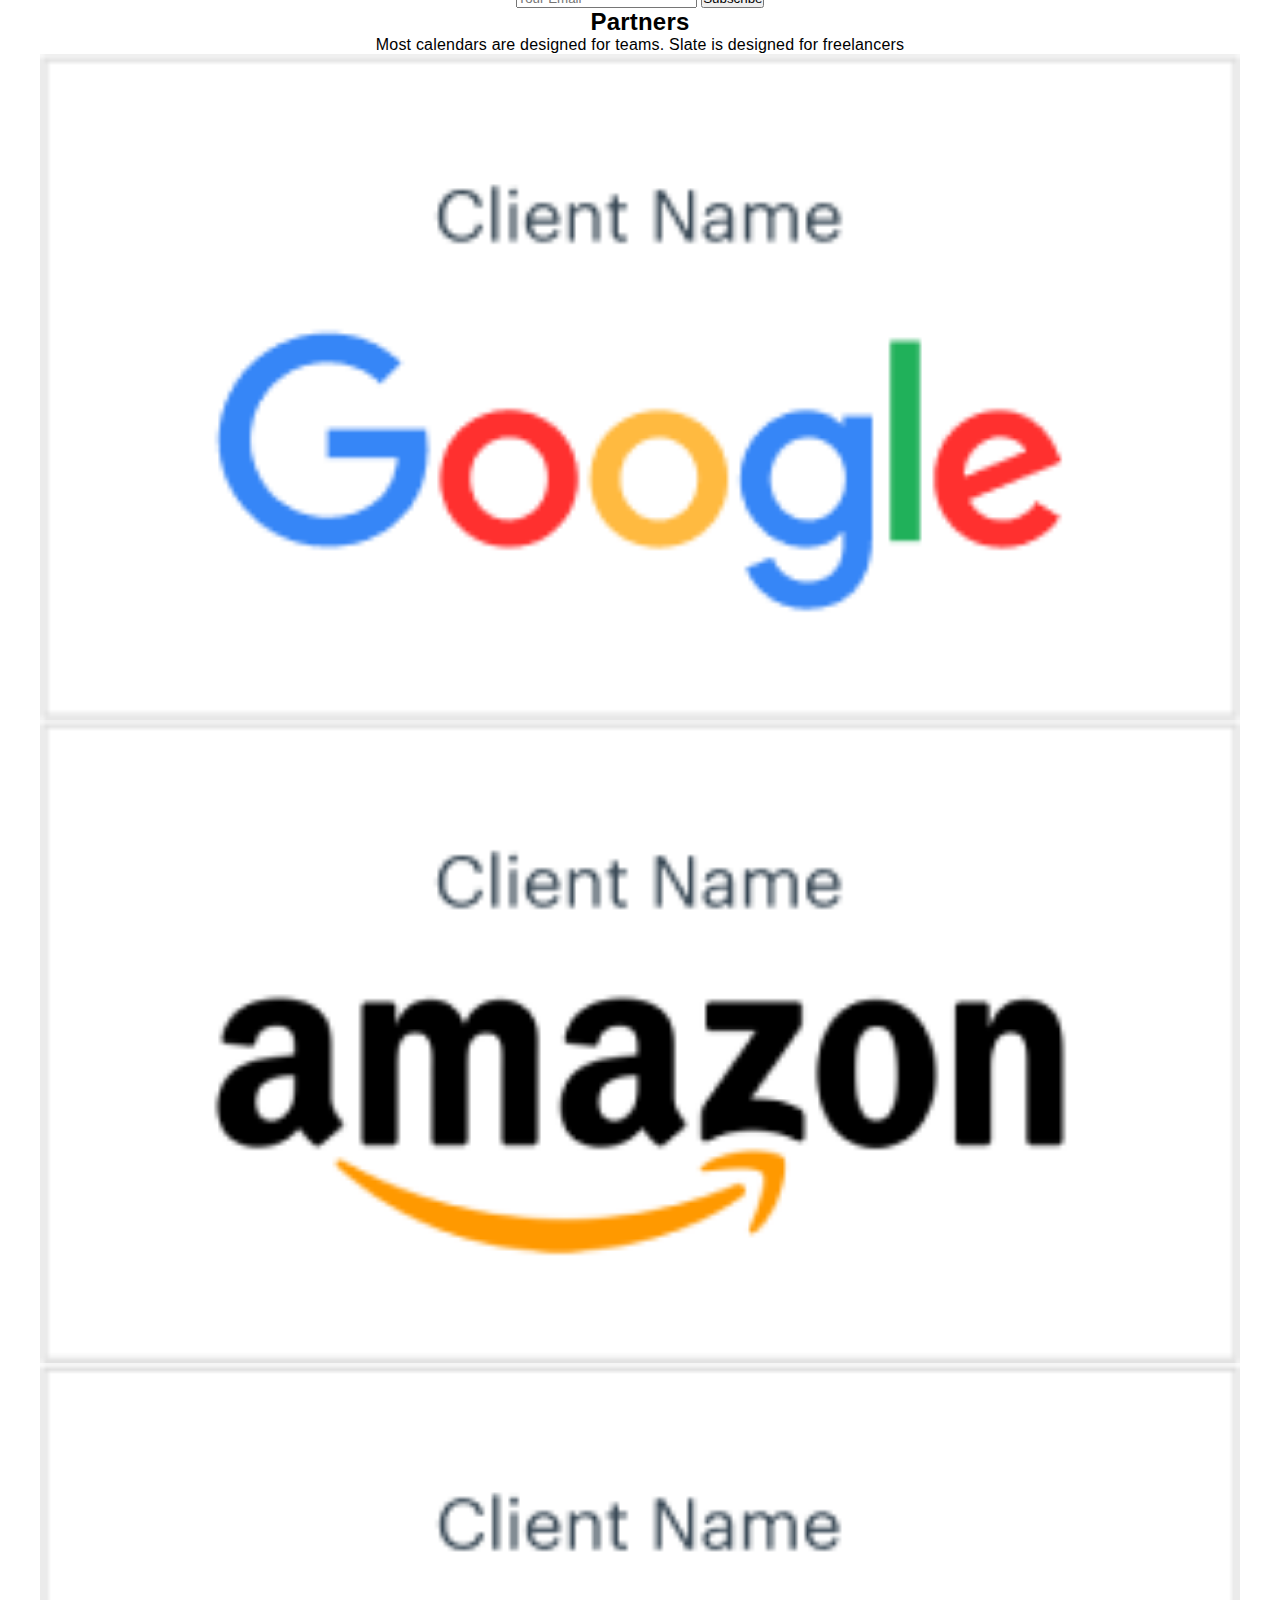
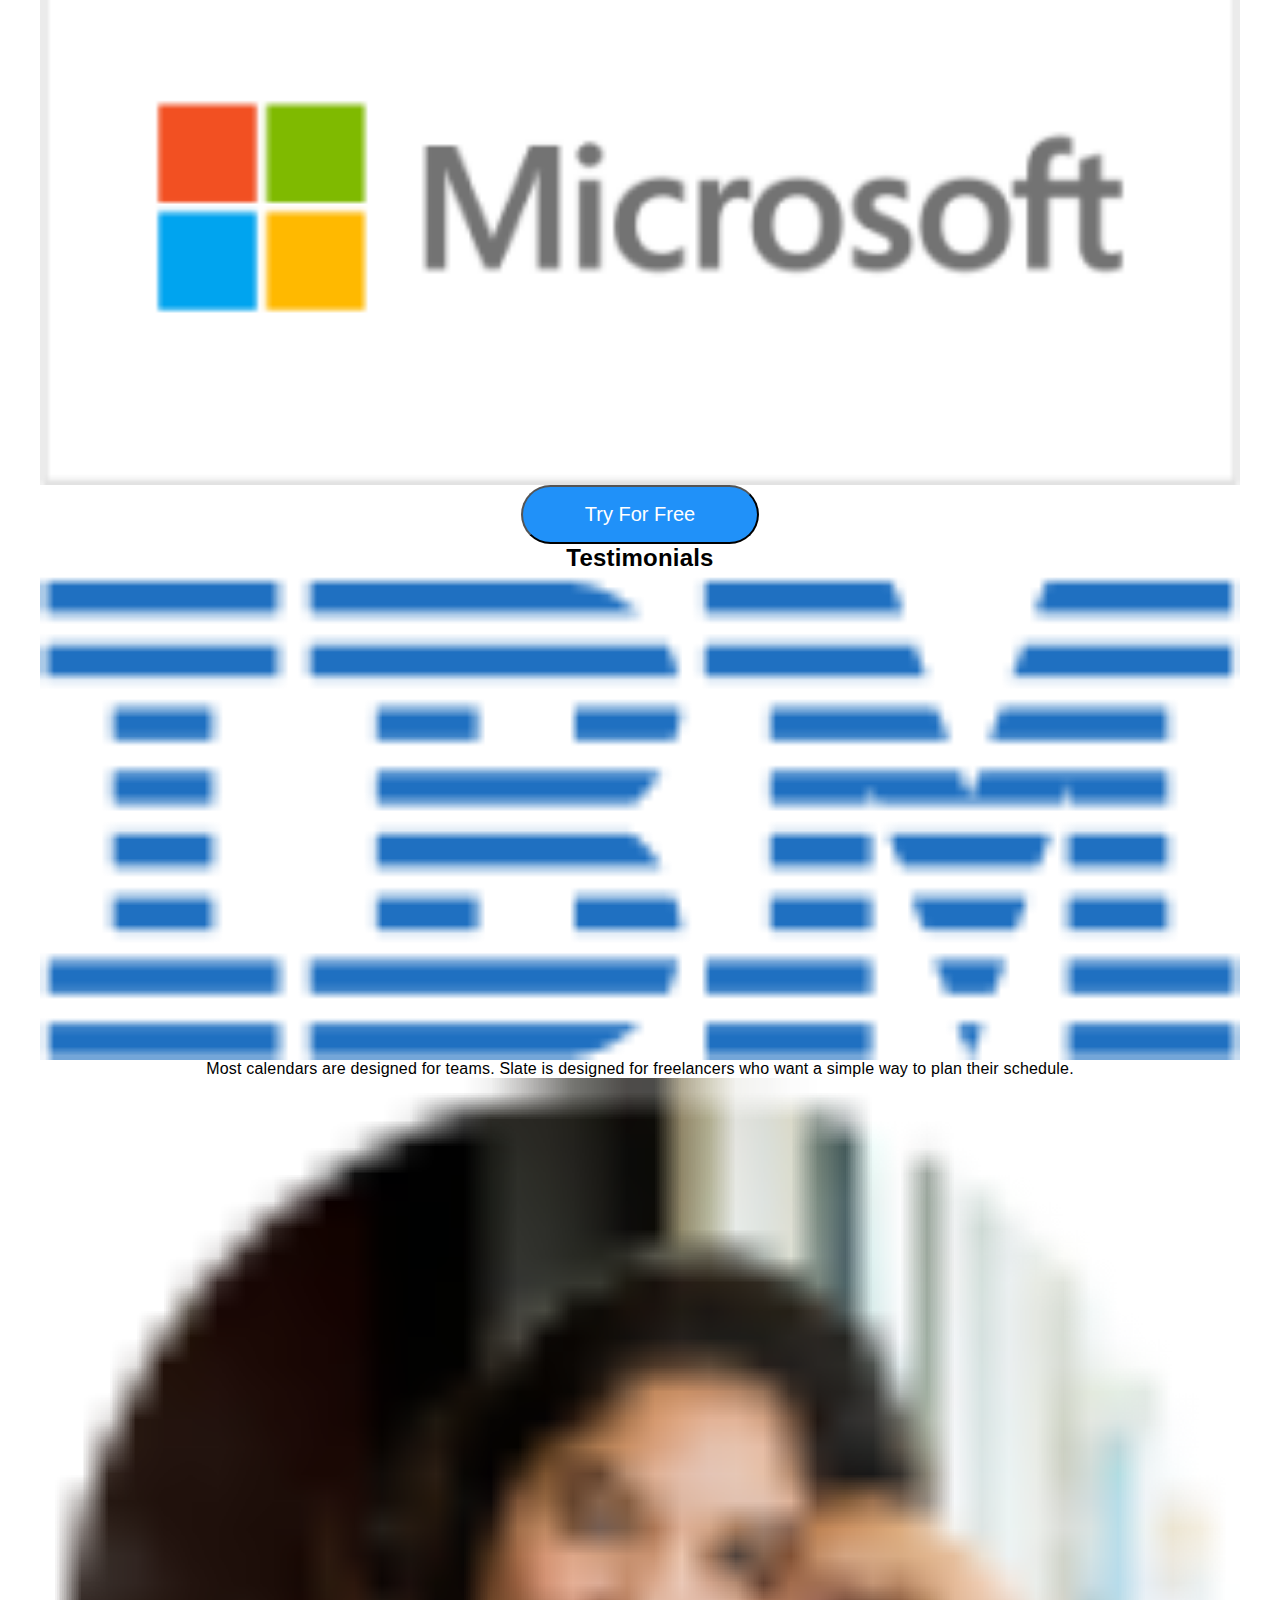
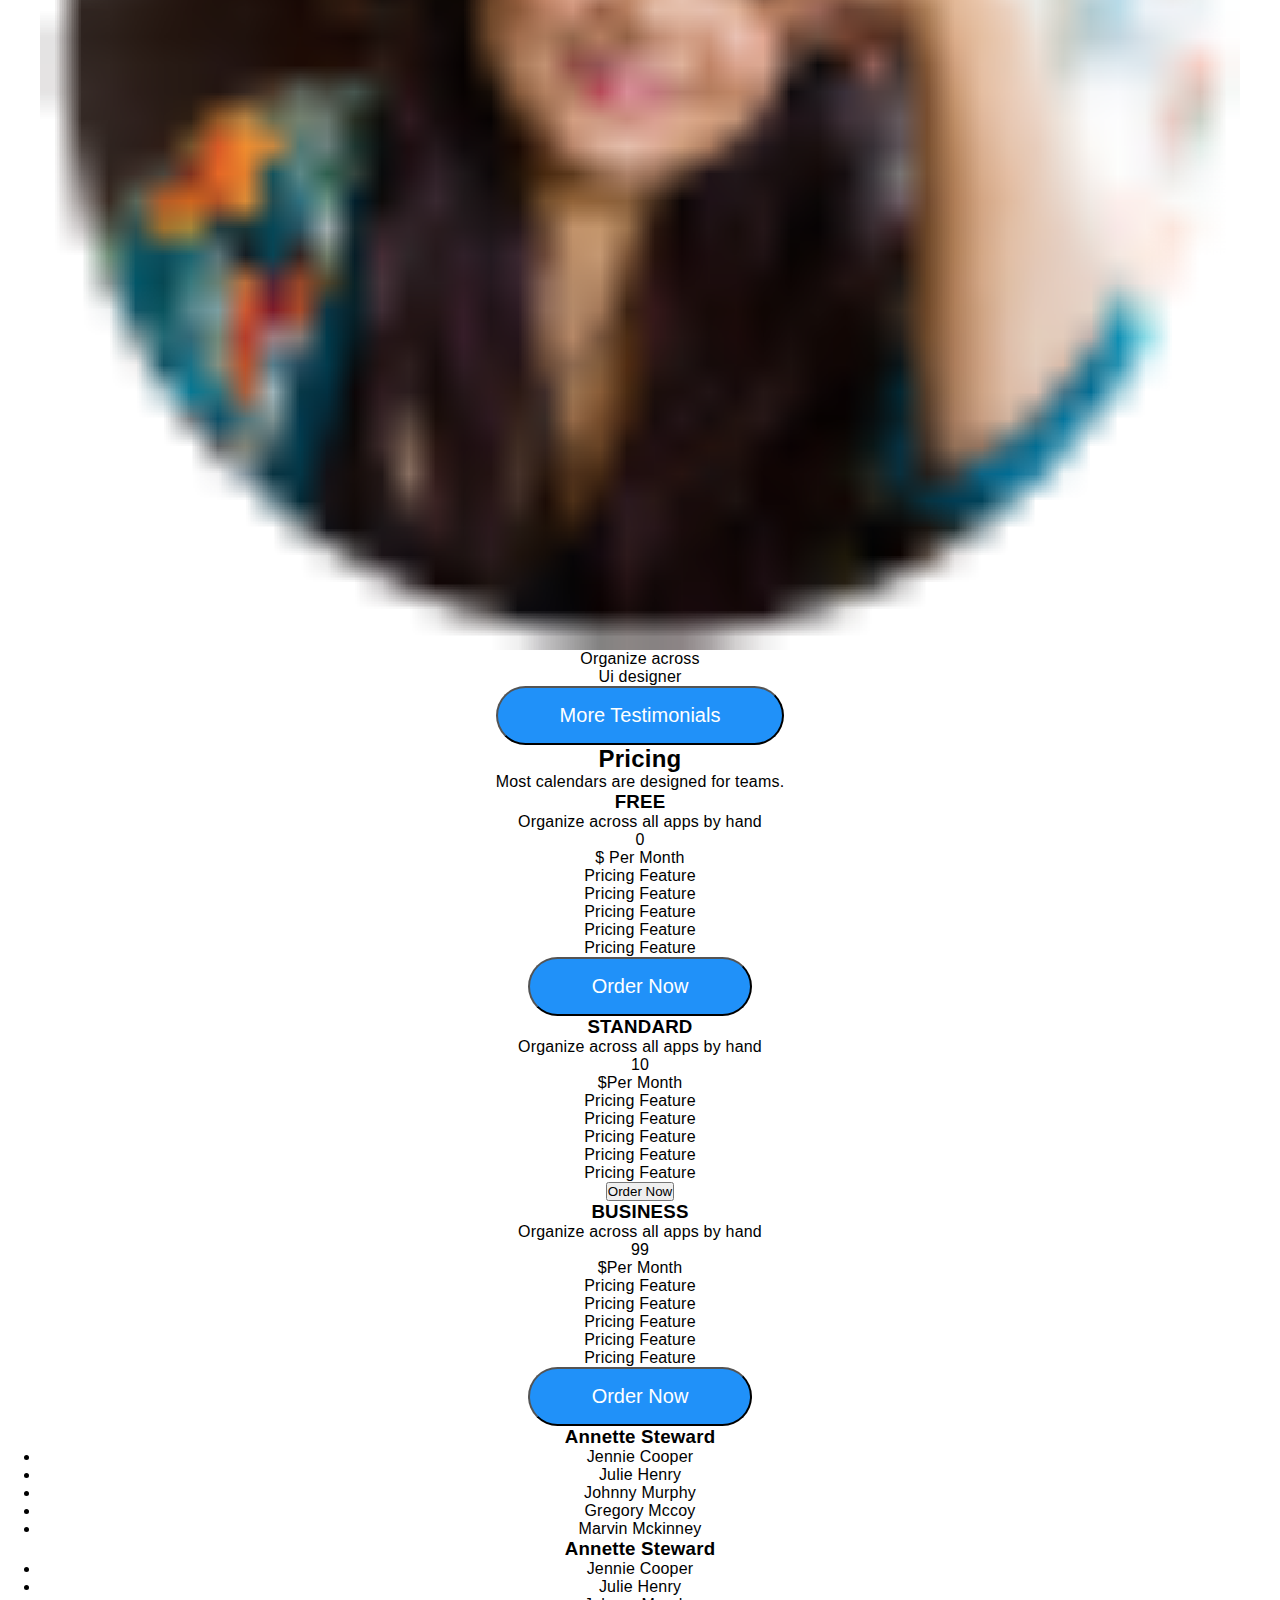
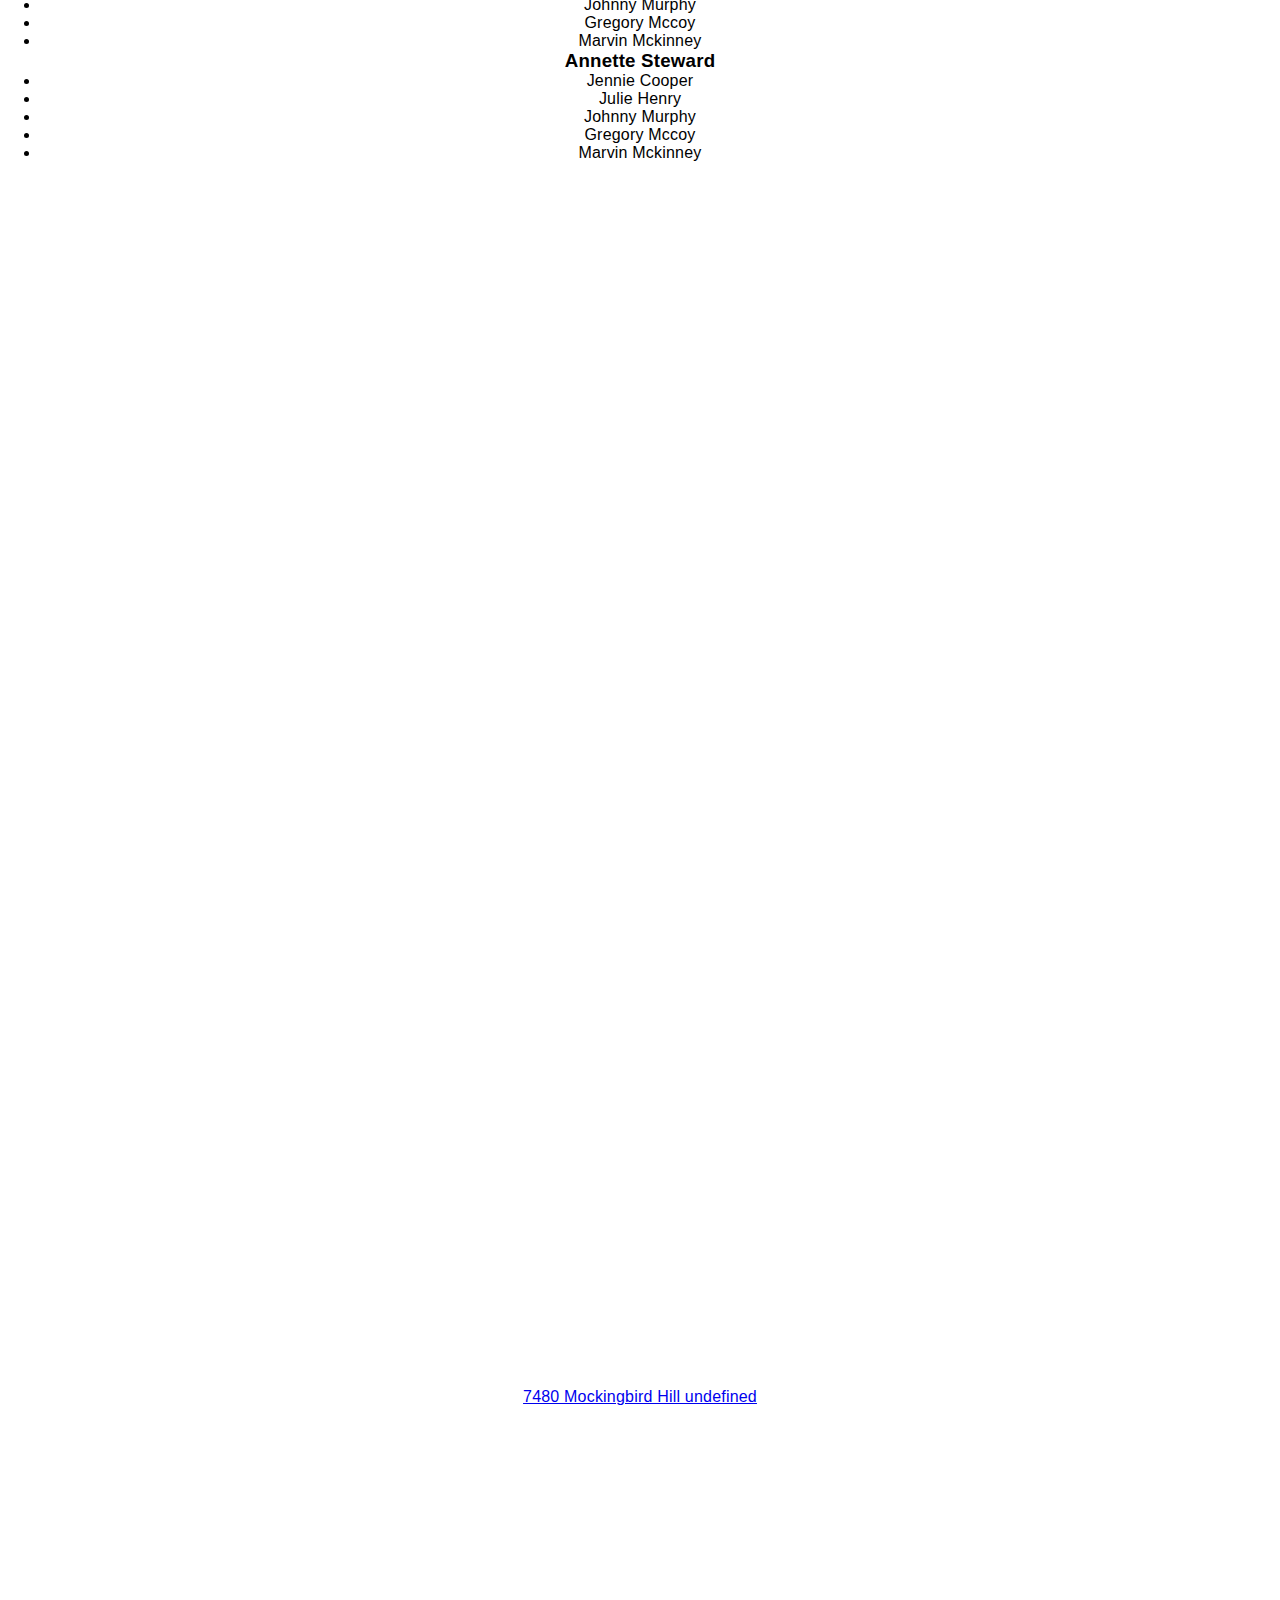
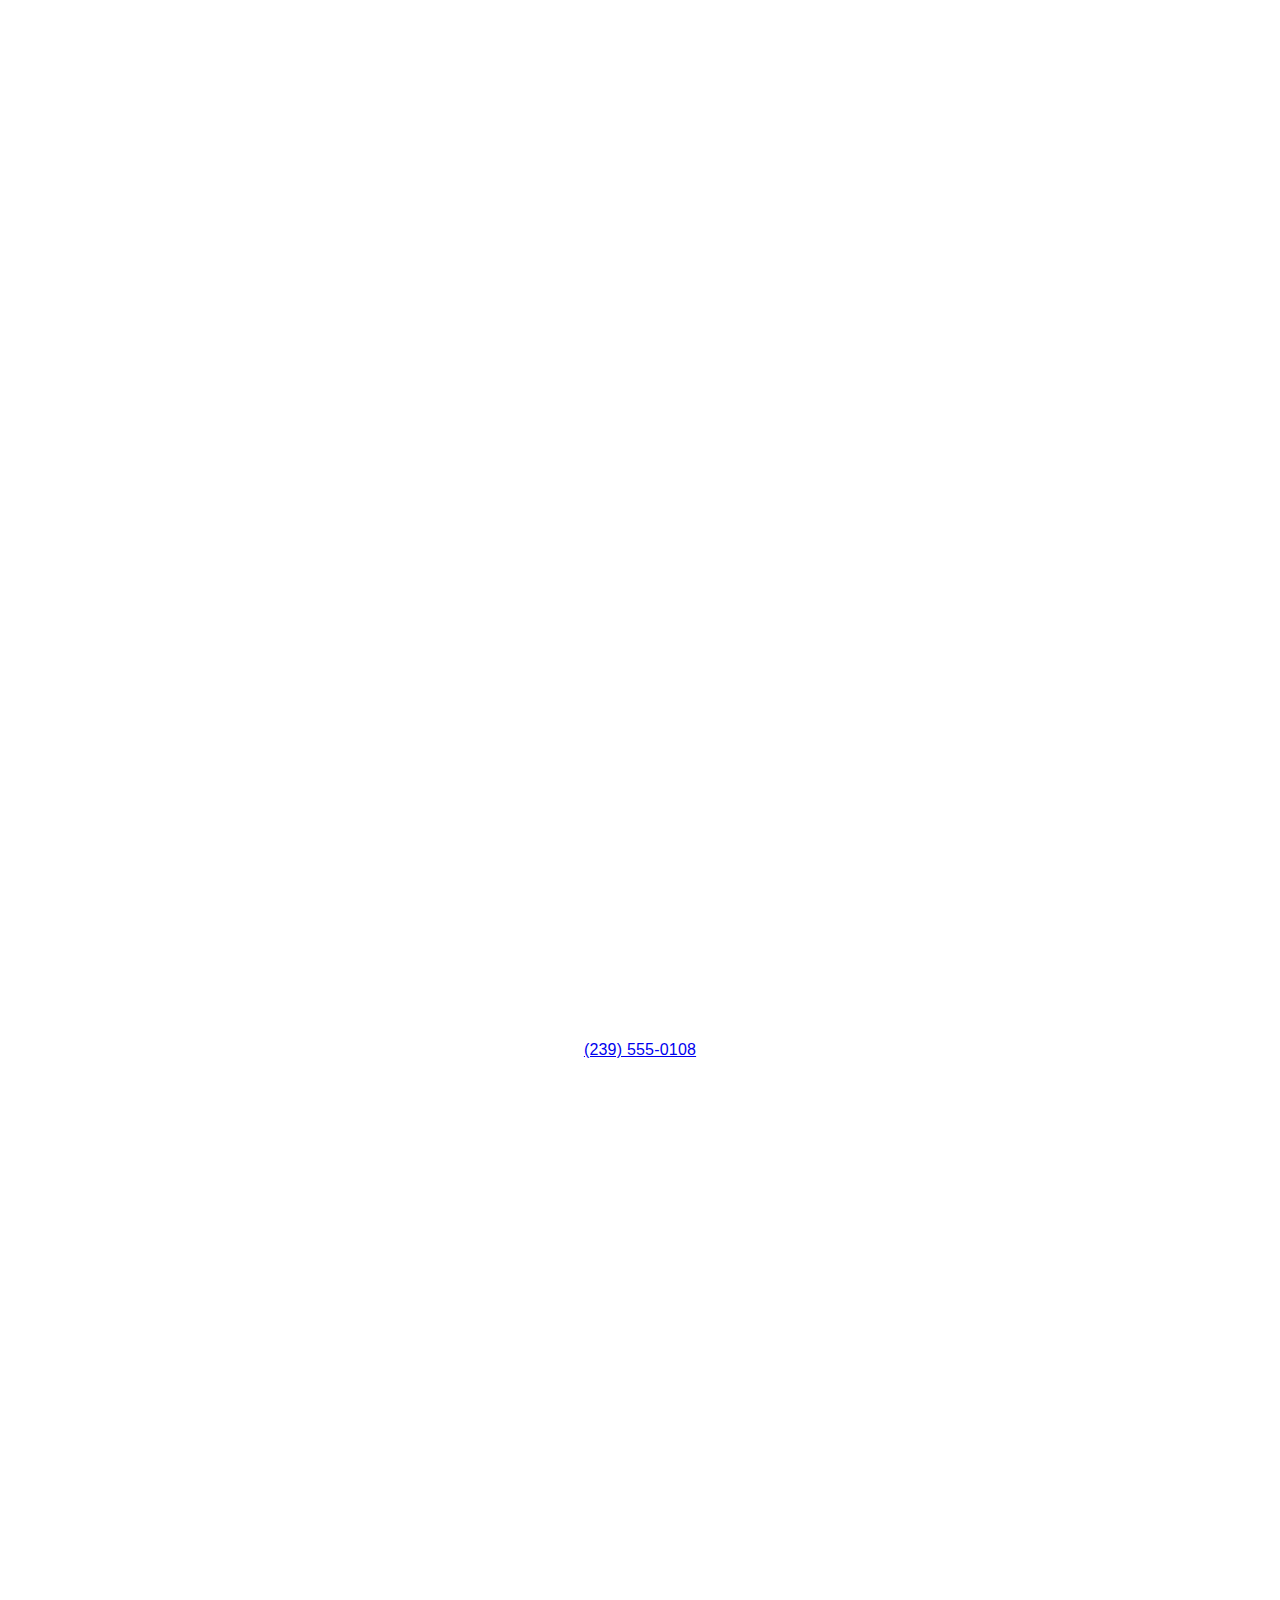
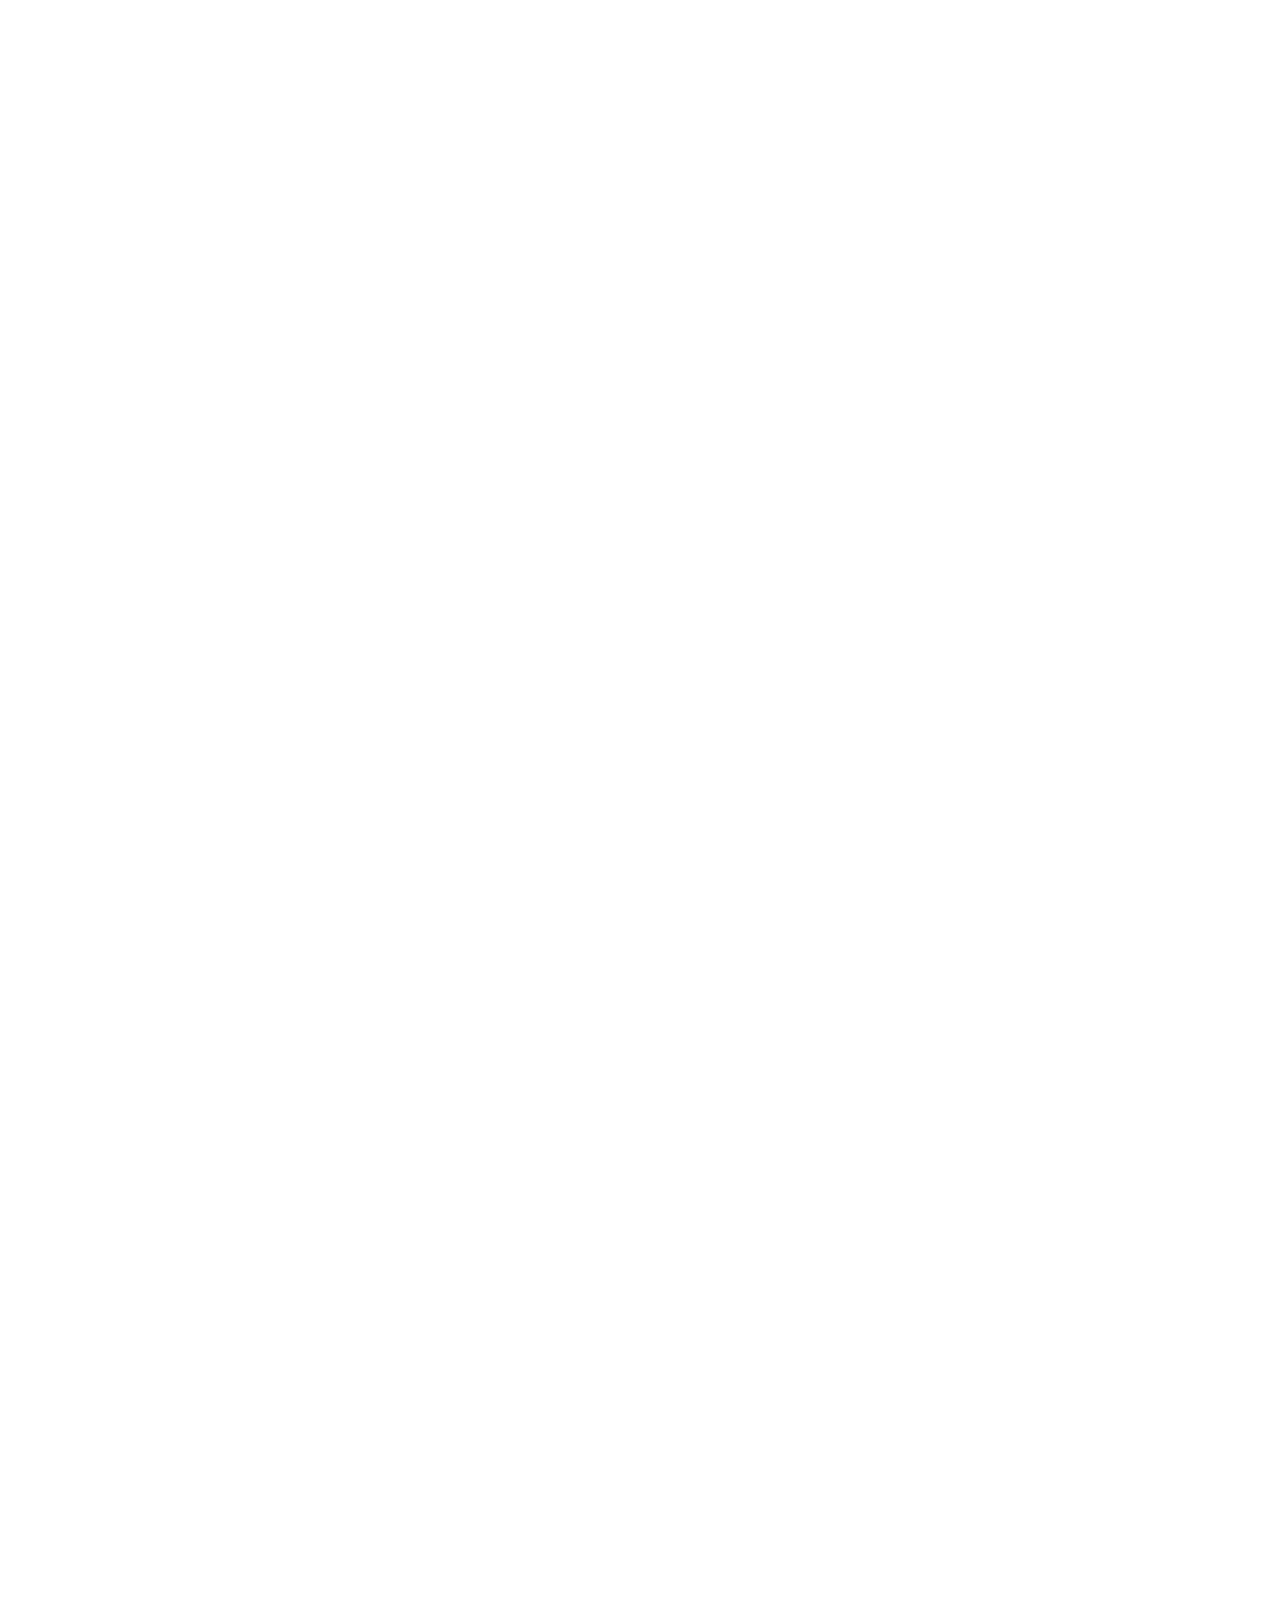
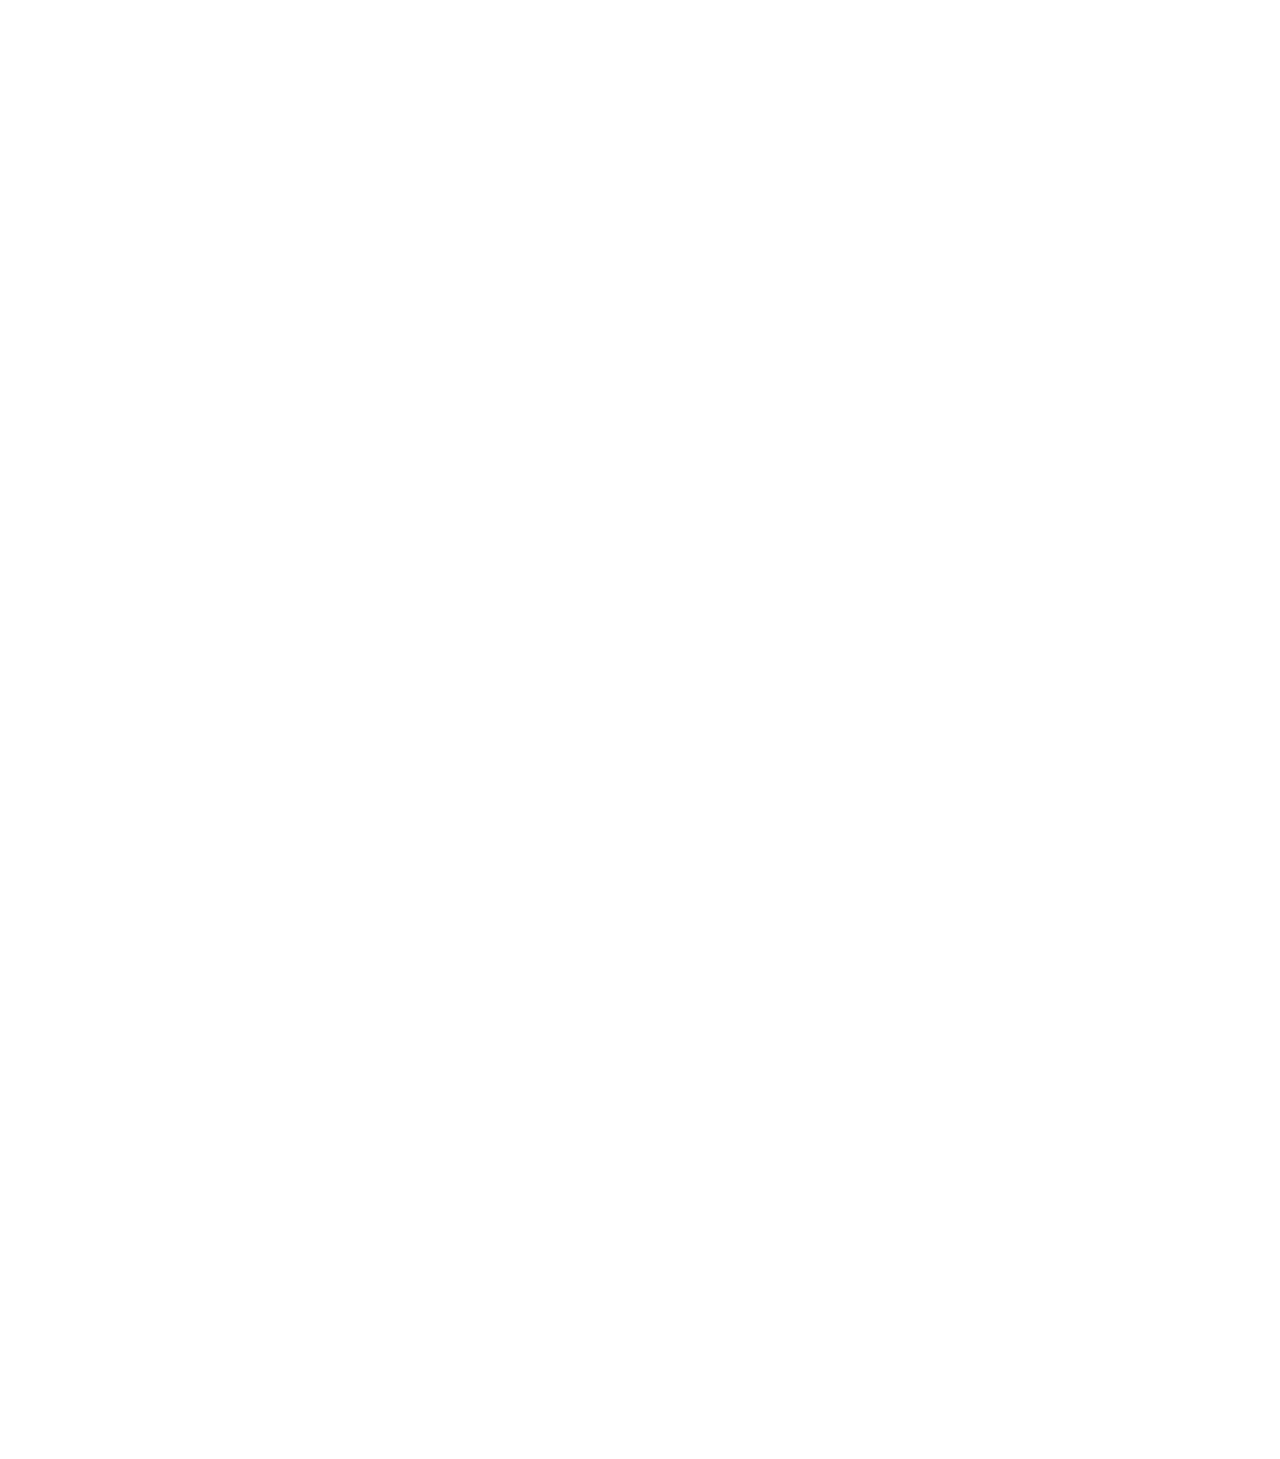
==== commit 4d5fd248: "edited the code" ====
--- a/index.html
+++ b/index.html
@@ -54,6 +54,7 @@
                         financial goal.</p>
                 </div>
             </div>
+            <p><img src="img/photo-figma.png" alt="Woman with laptop" class="features__element"></p>
         </section>
         <section class="way-organize container">
             <h2 class="way-organize__title">Fastest way to organize </h2>
